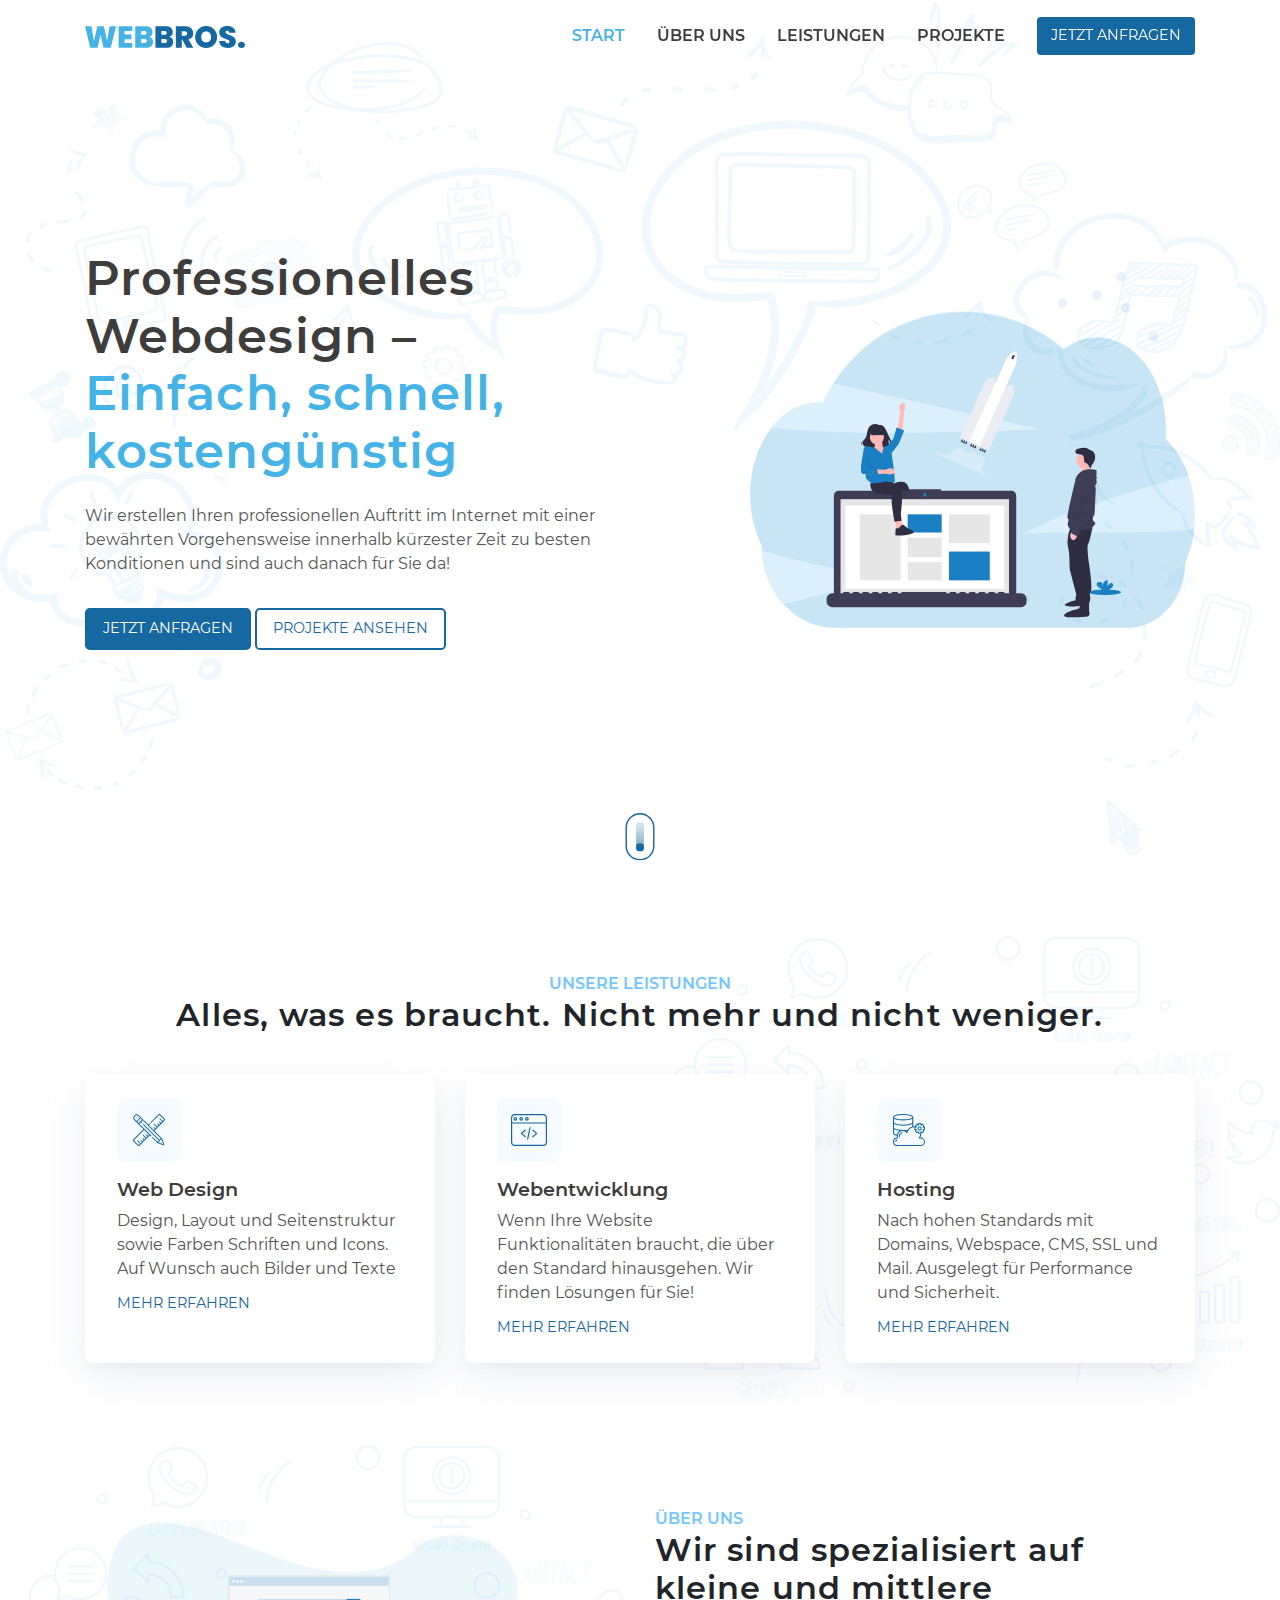
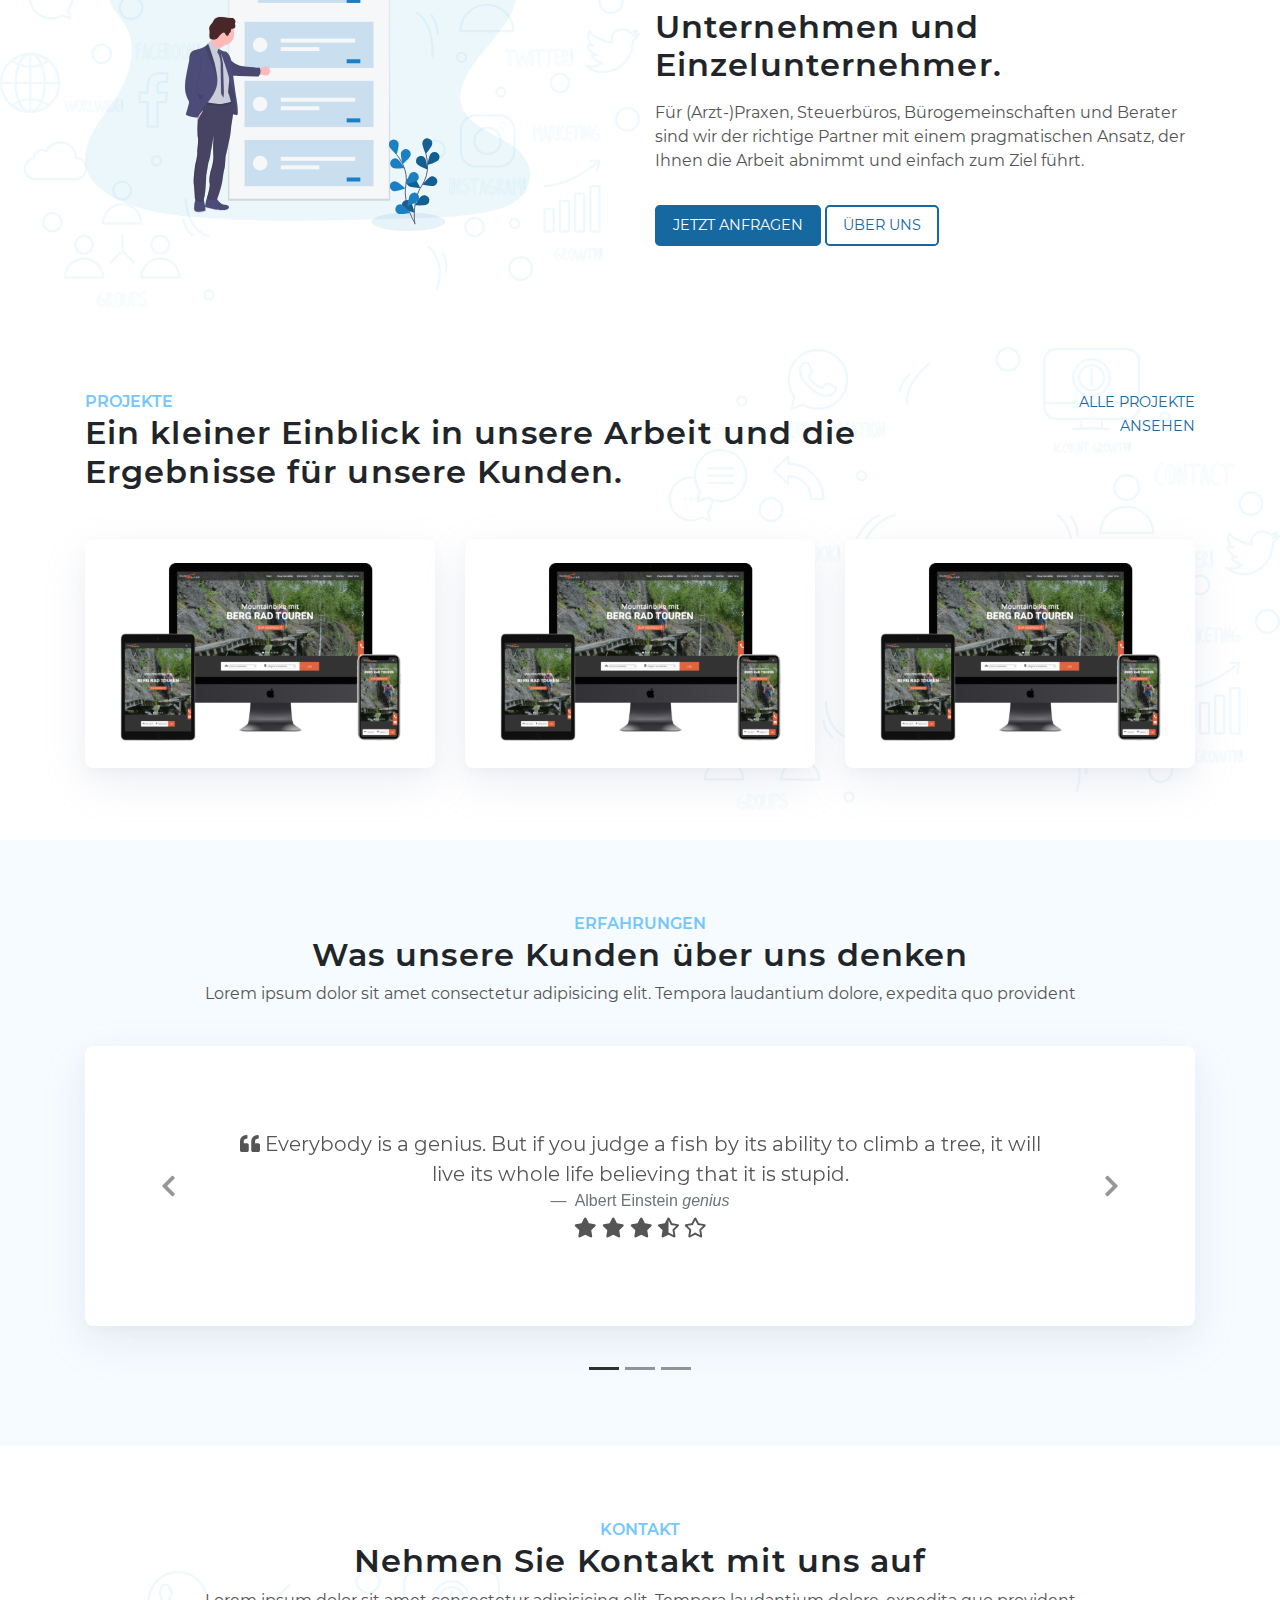
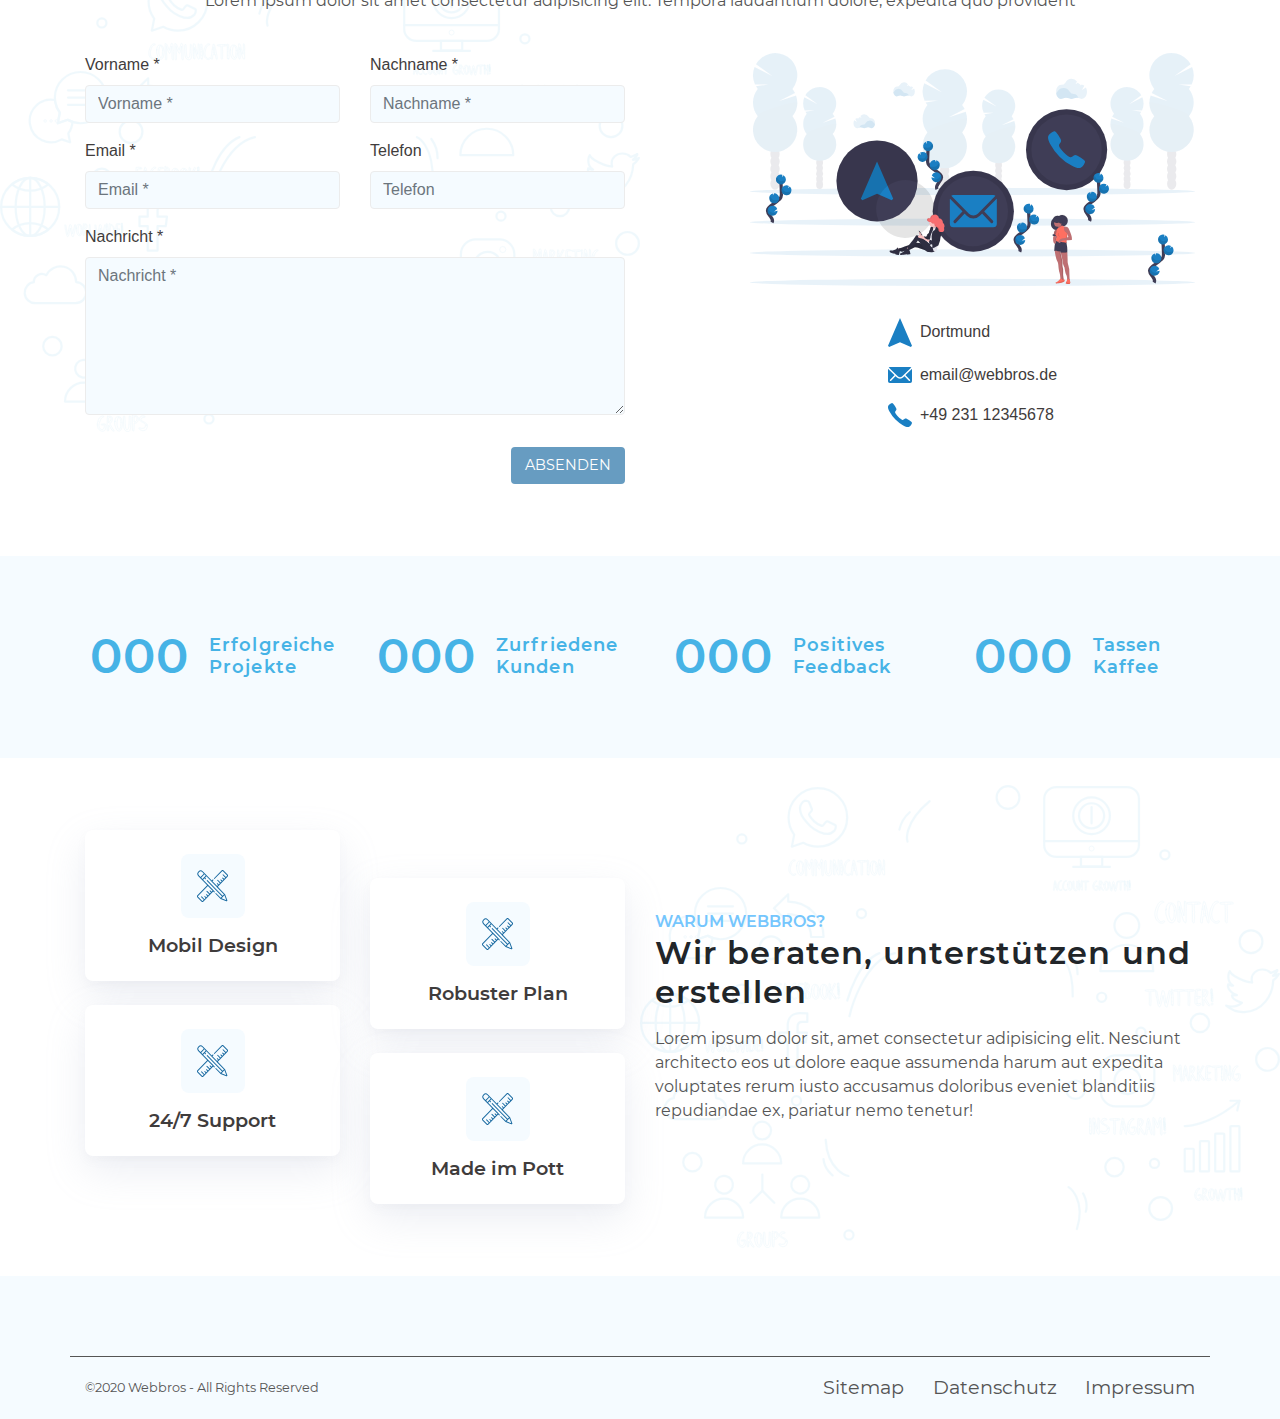
==== index.html @ 2a58f956 "fonts" ====
<!DOCTYPE html>
<html lang="en">
  <head>
    <meta charset="UTF-8" />
    <meta name="viewport" content="width=device-width, initial-scale=1.0" />
    <meta http-equiv="X-UA-Compatible" content="ie=edge" />
    <title>Home | Webbros</title>
    <!-- Font Awesome -->
    <link
      href="https://cdnjs.cloudflare.com/ajax/libs/font-awesome/5.9.0/css/all.min.css"
      rel="stylesheet"
    />
    <link rel="stylesheet" href="bootstrap/bootstrap.min.css" />
    <link rel="stylesheet" type="text/css" href="style.css" />
  </head>
  <body id="home">
    <!-- NAVBAR -->
    <nav id="nav" class="d-flex align-items-center justify-content-between">
      <div class="overlay"></div>
      <div class="container">
        <div class="row">
          <div class="col-12 d-flex align-items-center justify-content-between">
            <!-- NAV HEADER -->
            <div
              class="nav-header d-flex align-items-center justify-content-between"
            >
              <a class="logo" href="index.html"
                ><img src="img/logo.svg" alt="logo"
              /></a>
              <div id="menu-btn">
                <span></span>
                <span></span>
                <span></span>
              </div>
            </div>
            <!-- LINKS -->
            <div class="links-container d-flex align-items-center" id="menu">
              <ul>
                <li>
                  <a href="index.html" class="active">Start</a>
                </li>
                <li>
                  <a href="uberuns.html">Über Uns</a>
                </li>
                <li>
                  <a href="leistungen.html">Leistungen</a>
                </li>
                <li>
                  <a href="projekte.html">Projekte</a>
                </li>
                <li>
                  <a href="kontakt.html">Kontakt</a>
                </li>
              </ul>
              <a class="btn btn-primary a-light" href="kontakt.html"
                >Jetzt anfragen</a
              >
            </div>
          </div>
        </div>
      </div>
    </nav>
    <!-- NAVBAR END -->

    <div class="wrapper home">
      <!-- HEADER -->
      <header>
        <div
          class="container h-100 d-flex align-items-center justify-content-center"
        >
          <div class="row d-flex align-items-center justify-content-center">
            <div
              class="col-sm-12 col-lg-6 text-left d-lg-flex flex-column align-items-start justify-content-center"
            >
              <div>
                <h1>
                  Professionelles Webdesign –
                  <span>Einfach, schnell, kostengünstig</span>
                </h1>
                <p>
                  Wir erstellen Ihren professionellen Auftritt im Internet mit
                  einer bewährten Vorgehensweise innerhalb kürzester Zeit zu
                  besten Konditionen und sind auch danach für Sie da!
                </p>
                <div class="btn-container">
                  <a href="" class="btn btn-lg btn-primary">Jetzt anfragen</a>
                  <a href="" class="btn btn-lg btn-secondary"
                    >Projekte ansehen</a
                  >
                </div>
              </div>
            </div>
            <div
              class="col-sm-12 col-lg-5 offset-lg-1 d-none d-sm-none d-lg-block"
            >
              <div>
                <img
                  class="img-fluid"
                  src="img/header-illustration.svg"
                  alt="illustration"
                />
              </div>
            </div>
          </div>
          <a href="#services" class="scroll-down-btn scroll-link">
            <svg
              xmlns="http://www.w3.org/2000/svg"
              xmlns:xlink="http://www.w3.org/1999/xlink"
              width="21.204"
              height="47.425"
              viewBox="0 0 41.204 67.425"
            >
              <defs>
                <linearGradient
                  id="linear-gradient"
                  x1="0.5"
                  x2="0.5"
                  y2="1"
                  gradientUnits="objectBoundingBox"
                >
                  <stop offset="0" stop-color="#1668a0" stop-opacity="0.204" />
                  <stop offset="1" stop-color="#1668a0" />
                </linearGradient>
              </defs>
              <g
                id="Group_89"
                data-name="Group 89"
                transform="translate(-935 -931)"
              >
                <g
                  id="Scroll_down"
                  data-name="Scroll down"
                  transform="translate(935 931)"
                >
                  <g
                    id="Rectangle_126"
                    data-name="Rectangle 126"
                    transform="translate(0)"
                    fill="none"
                    stroke="#1668a0"
                    stroke-width="2"
                  >
                    <rect
                      width="41.204"
                      height="67.425"
                      rx="20.602"
                      stroke="none"
                    />
                    <rect
                      x="1"
                      y="1"
                      width="39.204"
                      height="65.425"
                      rx="19.602"
                      fill="none"
                    />
                  </g>
                  <circle
                    id="Ellipse_13"
                    data-name="Ellipse 13"
                    cx="5.619"
                    cy="5.619"
                    r="5.619"
                    transform="translate(14.983 43.077)"
                    fill="#1668a0"
                  />
                  <rect
                    id="Rectangle_127"
                    data-name="Rectangle 127"
                    width="11.238"
                    height="41.204"
                    rx="4"
                    transform="translate(14.983 13.11)"
                    opacity="0.618"
                    fill="url(#linear-gradient)"
                  />
                </g>
              </g>
            </svg>
          </a>
        </div>
      </header>
      <!-- HEADER END -->

      <!-- SERVICES -->
      <section id="services" class="padding bg-right">
        <div class="container services">
          <div class="row">
            <div class="col-12">
              <div class="heading text-left text-lg-center">
                <span>Unsere Leistungen</span>
                <h2>Alles, was es braucht. Nicht mehr und nicht weniger.</h2>
              </div>
            </div>
          </div>
          <div class="row text-left services-container">
            <div class="col-sm-12 col-lg-4">
              <div
                class="service h-100 d-flex flex-column align-items-start justify-content-start"
              >
                <div
                  class="service-icon icon-blue d-flex align-items-center justify-content-center"
                >
                  <img src="img/design-icon.svg" />
                </div>
                <h4>Web Design</h4>
                <p>
                  Design, Layout und Seitenstruktur sowie Farben Schriften und
                  Icons. Auf Wunsch auch Bilder und Texte
                </p>
                <a href="#" class="read-more-btn">Mehr Erfahren</a>
              </div>
            </div>
            <div class="col-sm-12 col-lg-4">
              <div
                class="service h-100 d-flex flex-column align-items-start justify-content-start"
              >
                <div
                  class="service-icon icon-blue d-flex align-items-center justify-content-center"
                >
                  <img src="img/dev-icon.svg" />
                </div>
                <h4>Webentwicklung</h4>
                <p>
                  Wenn Ihre Website Funktionalitäten braucht, die über den
                  Standard hinausgehen. Wir finden Lösungen für Sie!
                </p>
                <a href="#" class="read-more-btn">Mehr Erfahren</a>
              </div>
            </div>
            <div class="col-sm-12 col-lg-4">
              <div
                class="service h-100 d-flex flex-column align-items-start justify-content-start"
              >
                <div
                  class="service-icon icon-blue d-flex align-items-center justify-content-center"
                >
                  <img src="img/hosting-icon.svg" />
                </div>
                <h4>Hosting</h4>
                <p>
                  Nach hohen Standards mit Domains, Webspace, CMS, SSL und Mail.
                  Ausgelegt für Performance und Sicherheit.
                </p>
                <a href="#" class="read-more-btn">Mehr Erfahren</a>
              </div>
            </div>
          </div>
        </div>
      </section>
      <!-- SERVICES END -->

      <!-- ABOUT US SECTION -->
      <section id="about-us" class="padding bg-left">
        <div class="container">
          <div class="row d-flex align-items-center">
            <div class="col-sm-12 col-lg-5">
              <img
                class="img-fluid"
                src="img/about-illustration.svg"
                alt="illustration"
              />
            </div>
            <div class="col-sm-12 offset-lg-1 col-lg-6 text-left">
              <div class="heading">
                <span>Über Uns</span>
                <h2>
                  Wir sind spezialisiert auf kleine und mittlere Unternehmen und
                  Einzelunternehmer.
                </h2>
              </div>
              <p>
                Für (Arzt-)Praxen, Steuerbüros, Bürogemeinschaften und Berater
                sind wir der richtige Partner mit einem pragmatischen Ansatz,
                der Ihnen die Arbeit abnimmt und einfach zum Ziel führt.
              </p>
              <ul class="d-none text-left">
                <li>
                  Lorem ipsum dolor sit amet, consectetur adipisicing elit.
                  Quos, natus. Lorem ipsum dolor sit amet, consectetur
                  adipisicing elit. Quos, natus.
                </li>
                <li>
                  Lorem ipsum dolor sit amet, consectetur adipisicing elit.
                  Quos, natus. Lorem ipsum dolor sit amet, consectetur
                  adipisicing elit. Quos, natus.
                </li>
                <li>
                  Lorem ipsum dolor sit amet, consectetur adipisicing elit.
                  Quos, natus. Lorem ipsum dolor sit amet, consectetur
                  adipisicing elit. Quos, natus.
                </li>
              </ul>
              <div class="btn-container">
                <a href="" class="btn btn-lg btn-primary">Jetzt anfragen</a>
                <a href="" class="btn btn-lg btn-secondary">Über Uns</a>
              </div>
            </div>
          </div>
        </div>
      </section>
      <!-- ABOUT US SECTION END -->

      <!-- ROADMAP -->
      <section id="roadmap" class="padding bg-right">
        <div class="container roadmap">
          <div class="row">
            <div class="col-12 text-center">
              <div class="heading">
                <span>STRATEGIE</span>
                <h2>Die Webbros Roadmap</h2>
              </div>
              <p>
                Lorem ipsum dolor sit amet consectetur adipisicing elit. Tempora
                laudantium dolore, expedita quo provident
              </p>
            </div>
          </div>
          <div class="row">
            <div class="col-12 grid">
              <div class="d-flex justify-content-center roadmap-line">
                <div class="line">
                  <span class="dot"></span>
                </div>
              </div>
              <div class="roadmap-content">
                <div class="d-flex align-items-center">
                  <h2>01</h2>
                  <h3>Strategie</h3>
                </div>
                <p>
                  Lorem ipsum dolor sit amet consectetur adipisicing elit. Totam
                  possimus laboriosam obcaecati, voluptatibus odio ullam
                  mollitia iure est porro explicabo quod velit eligendi natus.
                </p>
              </div>
              <div class="roadmap-img">
                <img
                  src="img/illustration-3.svg"
                  alt="illustration"
                  class="img-fluid"
                />
              </div>
            </div>
            <div class="col-12 grid">
              <div class="d-flex justify-content-center roadmap-line">
                <div class="line">
                  <span class="dot"></span>
                </div>
              </div>
              <div class="roadmap-content">
                <div class="d-flex align-items-center">
                  <h2>02</h2>
                  <h3>Design</h3>
                </div>
                <p>
                  Lorem ipsum dolor sit amet consectetur adipisicing elit. Totam
                  possimus laboriosam obcaecati, voluptatibus odio ullam
                  mollitia iure est porro explicabo quod velit eligendi natus.
                </p>
              </div>
              <div class="roadmap-img">
                <img
                  src="img/illustration-4.svg"
                  alt="illustration"
                  class="img-fluid"
                />
              </div>
            </div>
            <div class="col-12 grid">
              <div class="d-flex justify-content-center roadmap-line">
                <div class="line">
                  <span class="dot"></span>
                </div>
              </div>
              <div class="roadmap-content">
                <div class="d-flex align-items-center">
                  <h2>03</h2>
                  <h3>Code</h3>
                </div>
                <p>
                  Lorem ipsum dolor sit amet consectetur adipisicing elit. Totam
                  possimus laboriosam obcaecati, voluptatibus odio ullam
                  mollitia iure est porro explicabo quod velit eligendi natus.
                </p>
              </div>
              <div class="roadmap-img">
                <img
                  src="img/illustration-5.svg"
                  alt="illustration"
                  class="img-fluid"
                />
              </div>
            </div>
            <div class="col-12 grid">
              <div class="d-flex justify-content-center roadmap-line">
                <div class="line">
                  <span class="dot"></span>
                </div>
              </div>
              <div class="roadmap-content">
                <div class="d-flex align-items-center">
                  <h2>04</h2>
                  <h3>Support</h3>
                </div>
                <p>
                  Lorem ipsum dolor sit amet consectetur adipisicing elit. Totam
                  possimus laboriosam obcaecati, voluptatibus odio ullam
                  mollitia iure est porro explicabo quod velit eligendi natus.
                </p>
              </div>
              <div class="roadmap-img">
                <img
                  src="img/illustration-6.svg"
                  alt="illustration"
                  class="img-fluid"
                />
              </div>
            </div>

            <div class="col-12 text-center">
              <a class="btn btn-primary" href="#">Jetzt anfragen</a>
            </div>
          </div>
        </div>
      </section>
      <!-- ROADMAP END -->

      <!-- PORTFOLIO-->
      <section id="portfolio" class="padding bg-right">
        <div class="container projects-container">
          <div class="row d-flex align-items-start mb-5 mb-lg-0">
            <div class="col-sm-12 col-lg-9 heading text-left">
              <span>Projekte</span>
              <h2>
                Ein kleiner Einblick in unsere Arbeit und die Ergebnisse für
                unsere Kunden.
              </h2>
            </div>
            <div
              class="col-sm-12 col-lg-2 text-center text-lg-right offset-lg-1"
            >
              <a class="read-more-btn" href="projekte.html"
                >Alle Projekte ansehen</a
              >
            </div>
          </div>
          <div class="row">
            <div class="col-sm-12 col-lg-4">
              <div class="project">
                <div class="content">
                  <a href="#">
                    <div class="content-overlay"></div>
                    <div class="img-container">
                      <img
                        class="content-image img-fluid"
                        src="img/bergradtouren-mockup.png"
                      />
                    </div>
                    <div
                      class="content-details d-flex flex-column justify-content-end align-items-start fadeIn-bottom"
                    >
                      <div
                        class="project-icon d-flex justify-content-center align-items-center"
                      >
                        <i class="fas fa-arrow-right"></i>
                      </div>
                      <h4>Bergradtouren</h4>
                      <p>
                        Lorem ipsum dolor sit amet consectetur adipisicing elit.
                        Voluptate esse excepturi nihil amet quas eos.
                      </p>
                    </div>
                  </a>
                </div>
              </div>
            </div>
            <div class="col-sm-12 col-lg-4">
              <div class="project">
                <div class="content">
                  <a href="#">
                    <div class="content-overlay"></div>
                    <div class="img-container">
                      <img
                        class="content-image img-fluid"
                        src="img/bergradtouren-mockup.png"
                      />
                    </div>
                    <div
                      class="content-details d-flex flex-column justify-content-end align-items-start fadeIn-bottom"
                    >
                      <div
                        class="project-icon d-flex justify-content-center align-items-center"
                      >
                        <i class="fas fa-arrow-right"></i>
                      </div>
                      <h4>Bergradtouren</h4>
                      <p>
                        Lorem ipsum dolor sit amet consectetur adipisicing elit.
                        Voluptate esse excepturi nihil amet quas eos.
                      </p>
                    </div>
                  </a>
                </div>
              </div>
            </div>
            <div class="col-sm-12 col-lg-4">
              <div class="project">
                <div class="content">
                  <a href="#">
                    <div class="content-overlay"></div>
                    <div class="img-container">
                      <img
                        class="content-image img-fluid"
                        src="img/bergradtouren-mockup.png"
                      />
                    </div>
                    <div
                      class="content-details d-flex flex-column justify-content-end align-items-start fadeIn-bottom"
                    >
                      <div
                        class="project-icon d-flex justify-content-center align-items-center"
                      >
                        <i class="fas fa-arrow-right"></i>
                      </div>
                      <h4>Bergradtouren</h4>
                      <p>
                        Lorem ipsum dolor sit amet consectetur adipisicing elit.
                        Voluptate esse excepturi nihil amet quas eos.
                      </p>
                    </div>
                  </a>
                </div>
              </div>
            </div>
          </div>
        </div>
      </section>
      <!-- PORTFOLIO END -->

      <!-- TESTIMONIALS -->
      <section id="testimonials" class="padding">
        <div class="container">
          <div class="row">
            <div class="col-12 text-left text-lg-center">
              <div class="heading">
                <span>Erfahrungen</span>
                <h2>Was unsere Kunden über uns denken</h2>
                <p>
                  Lorem ipsum dolor sit amet consectetur adipisicing elit.
                  Tempora laudantium dolore, expedita quo provident
                </p>
              </div>
            </div>
          </div>
          <div class="row">
            <div class="col-sm-12 col-lg-12">
              <div class="testimonials-container">
                <div
                  id="client-testimonial-carousel"
                  class="carousel slide"
                  data-ride="carousel"
                >
                  <div class="carousel-inner" role="listbox">
                    <div class="carousel-item active text-center">
                      <blockquote
                        class="blockquote text-center h-100 d-flex flex-column align-items-center justify-content-center"
                      >
                        <div class="w-75">
                          <p class="mb-0">
                            <i class="fa fa-quote-left"></i> Everybody is a
                            genius. But if you judge a fish by its ability to
                            climb a tree, it will live its whole life believing
                            that it is stupid.
                          </p>
                          <div class="blockquote-footer">
                            Albert Einstein
                            <cite title="Source Title">genius</cite>
                          </div>
                          <!-- Client review stars -->
                          <!-- "fas fa-star" for a full star, "far fa-star" for an empty star, "far fa-star-half-alt" for a half star. -->
                          <p class="client-review-stars">
                            <i class="fas fa-star"></i>
                            <i class="fas fa-star"></i>
                            <i class="fas fa-star"></i>
                            <i class="fas fa-star-half-alt"></i>
                            <i class="far fa-star"></i>
                          </p>
                        </div>
                      </blockquote>
                    </div>
                    <div class="carousel-item text-center">
                      <blockquote
                        class="blockquote text-center h-100 d-flex flex-column align-items-center justify-content-center"
                      >
                        <div class="w-75">
                          <p class="mb-0">
                            <i class="fa fa-quote-left"></i> Everybody is a
                            genius. But if you judge a fish by its ability to
                            climb a tree, it will live its whole life believing
                            that it is stupid.
                          </p>
                          <div class="blockquote-footer">
                            Albert Einstein
                            <cite title="Source Title">genius</cite>
                          </div>
                          <!-- Client review stars -->
                          <!-- "fas fa-star" for a full star, "far fa-star" for an empty star, "far fa-star-half-alt" for a half star. -->
                          <p class="client-review-stars">
                            <i class="fas fa-star"></i>
                            <i class="fas fa-star"></i>
                            <i class="fas fa-star"></i>
                            <i class="fas fa-star-half-alt"></i>
                            <i class="far fa-star"></i>
                          </p>
                        </div>
                      </blockquote>
                    </div>
                    <div class="carousel-item text-center">
                      <blockquote
                        class="blockquote text-center h-100 d-flex flex-column align-items-center justify-content-center"
                      >
                        <div class="w-75">
                          <p class="mb-0">
                            <i class="fa fa-quote-left"></i> Everybody is a
                            genius.
                          </p>
                          <div class="blockquote-footer">
                            Albert Einstein
                            <cite title="Source Title">genius</cite>
                          </div>
                          <!-- Client review stars -->
                          <!-- "fas fa-star" for a full star, "far fa-star" for an empty star, "far fa-star-half-alt" for a half star. -->
                          <p class="client-review-stars">
                            <i class="fas fa-star"></i>
                            <i class="fas fa-star"></i>
                            <i class="fas fa-star"></i>
                            <i class="fas fa-star-half-alt"></i>
                            <i class="far fa-star"></i>
                          </p>
                        </div>
                      </blockquote>
                    </div>
                  </div>
                  <div class="carousel-control">
                    <ol class="carousel-indicators"></ol>
                    <a
                      class="carousel-control-prev"
                      href="#client-testimonial-carousel"
                      role="button"
                      data-slide="prev"
                    >
                      <i class="fas fa-chevron-left"></i>
                      <span class="sr-only">Previous</span>
                    </a>
                    <a
                      class="carousel-control-next"
                      href="#client-testimonial-carousel"
                      role="button"
                      data-slide="next"
                    >
                      <i class="fas fa-chevron-right"></i>
                      <span class="sr-only">Next</span>
                    </a>
                  </div>
                </div>
              </div>
            </div>
          </div>
        </div>
      </section>
      <!-- TESTIMONIALS END -->

      <!-- CONTACT -->
      <section id="contact" class="padding bg-left">
        <div class="container">
          <div class="row">
            <div class="col-12 text-left text-lg-center">
              <div class="heading">
                <span>Kontakt</span>
                <h2>Nehmen Sie Kontakt mit uns auf</h2>
                <p>
                  Lorem ipsum dolor sit amet consectetur adipisicing elit.
                  Tempora laudantium dolore, expedita quo provident
                </p>
              </div>
            </div>
          </div>
          <div class="row">
            <div class="col-sm-12 col-lg-6">
              <div class="form-container">
                <form id="contact-form" method="post" action="" role="form">
                  <div class="messages"></div>
                  <div class="controls">
                    <div class="row">
                      <div class="col-md-6">
                        <div class="form-group">
                          <label for="form_name">Vorname *</label>
                          <input
                            id="form_name"
                            type="text"
                            name="name"
                            class="form-control"
                            placeholder="Vorname *"
                            required="required"
                            data-error="* Pflichtfeld"
                          />
                          <div class="help-block with-errors"></div>
                        </div>
                      </div>
                      <div class="col-md-6">
                        <div class="form-group">
                          <label for="form_lastname">Nachname *</label>
                          <input
                            id="form_lastname"
                            type="text"
                            name="surname"
                            class="form-control"
                            placeholder="Nachname *"
                            required="required"
                            data-error="* Pflichtfeld"
                          />
                          <div class="help-block with-errors"></div>
                        </div>
                      </div>
                    </div>
                    <div class="row">
                      <div class="col-md-6">
                        <div class="form-group">
                          <label for="form_email">Email *</label>
                          <input
                            id="form_email"
                            type="email"
                            name="email"
                            class="form-control"
                            placeholder="Email *"
                            required="required"
                            data-error="* Pflichtfeld"
                          />
                          <div class="help-block with-errors"></div>
                        </div>
                      </div>
                      <div class="col-md-6">
                        <div class="form-group">
                          <label for="form_phone">Telefon</label>
                          <input
                            id="form_phone"
                            type="tel"
                            name="phone"
                            class="form-control"
                            placeholder="Telefon"
                          />
                          <div class="help-block with-errors"></div>
                        </div>
                      </div>
                    </div>
                    <div class="row">
                      <div class="col-md-12">
                        <div class="form-group">
                          <label for="form_message">Nachricht *</label>
                          <textarea
                            id="form_message"
                            name="message"
                            class="form-control"
                            placeholder="Nachricht *"
                            rows="6"
                            required
                            data-error="* Pflichtfeld"
                          ></textarea>
                          <div class="help-block with-errors"></div>
                        </div>
                      </div>
                      <div class="col-md-12">
                        <input
                          type="submit"
                          class="btn btn-primary"
                          value="Absenden"
                        />
                      </div>
                    </div>
                  </div>
                </form>
              </div>
            </div>

            <div class="col-sm-12 col-lg-5 offset-lg-1">
              <div class="d-flex flex-column align-items-center">
                <div>
                  <img src="img/illustration-7.svg" class="img-fluid" alt="" />
                </div>
                <div class="contact-info">
                  <a>
                    <img src="img/location-icon.svg" /><span>Dortmund</span>
                  </a>
                  <a href="#"
                    ><img src="img/mail-icon.svg" /><span
                      >email@webbros.de</span
                    ></a
                  >
                  <a href="#"
                    ><img src="img/phone-icon.svg" /><span
                      >+49 231 12345678</span
                    ></a
                  >
                </div>
              </div>
            </div>
          </div>
        </div>
      </section>
      <!-- CONTACT END -->

      <!-- STAT -->
      <section class="stat-section padding" id="stat_section">
        <div class="container">
          <div class="row">
            <div class="col-lg-3 col-md-6 col-12">
              <div class="single-stat">
                <h1>
                  <div class="odometer odometer_number_one">000</div>
                  <div class="sub-text">
                    Erfolgreiche <br />
                    Projekte
                  </div>
                </h1>
              </div>
            </div>
            <div class="col-lg-3 col-md-6 col-12">
              <div class="single-stat">
                <h1>
                  <div class="odometer odometer_number_two">000</div>
                  <div class="sub-text">
                    Zurfriedene <br />
                    Kunden
                  </div>
                </h1>
              </div>
            </div>
            <div class="col-lg-3 col-md-6 col-12">
              <div class="single-stat">
                <h1>
                  <div class="odometer odometer_number_three">000</div>
                  <div class="sub-text">
                    Positives <br />
                    Feedback
                  </div>
                </h1>
              </div>
            </div>
            <div class="col-lg-3 col-md-6 col-12">
              <div class="single-stat">
                <h1>
                  <div class="odometer odometer_number_four">000</div>
                  <div class="sub-text">
                    Tassen <br />
                    Kaffee
                  </div>
                </h1>
              </div>
            </div>
          </div>
        </div>
      </section>
      <!-- STATS END -->

      <!-- WHY CHOOSE -->
      <section id="why-choose" class="why-choose-section padding bg-right">
        <div class="container">
          <div class="row d-flex align-items-center justify-content-between">
            <div class="col-sm-12 col-md-12 col-lg-6">
              <div class="row">
                <div class="col-6">
                  <div
                    class="single-why text-center d-flex flex-column align-items-center mb-3 mb-lg-4"
                  >
                    <div
                      class="service-icon icon-blue d-flex align-items-center justify-content-center"
                    >
                      <img src="img/design-icon.svg" />
                    </div>
                    <h4>Mobil Design</h4>
                  </div>
                  <div
                    class="single-why text-center d-flex flex-column align-items-center mb-3 mb-lg-0"
                  >
                    <div
                      class="service-icon icon-blue d-flex align-items-center justify-content-center"
                    >
                      <img src="img/design-icon.svg" />
                    </div>
                    <h4>24/7 Support</h4>
                  </div>
                </div>
                <div class="col-6">
                  <div
                    class="single-why text-center d-flex flex-column align-items-center mb-3 mt-0 mb-lg-4 mt-lg-5"
                  >
                    <div
                      class="service-icon icon-blue d-flex align-items-center justify-content-center"
                    >
                      <img src="img/design-icon.svg" />
                    </div>
                    <h4>Robuster Plan</h4>
                  </div>

                  <div
                    class="single-why text-center d-flex flex-column align-items-center mb-3 mb-lg-0"
                  >
                    <div
                      class="service-icon icon-blue d-flex align-items-center justify-content-center"
                    >
                      <img src="img/design-icon.svg" />
                    </div>
                    <h4>Made im Pott</h4>
                  </div>
                </div>
              </div>
            </div>
            <div class="col-lg-6 col-md-12">
              <div class="why-left-wrap text-left">
                <div class="heading">
                  <span>Warum Webbros?</span>
                  <h2>Wir beraten, unterstützen und erstellen</h2>
                </div>
                <p>
                  Lorem ipsum dolor sit, amet consectetur adipisicing elit.
                  Nesciunt architecto eos ut dolore eaque assumenda harum aut
                  expedita voluptates rerum iusto accusamus doloribus eveniet
                  blanditiis repudiandae ex, pariatur nemo tenetur!
                </p>
              </div>
            </div>
          </div>
        </div>
      </section>
      <!-- WHY CHOOSE END -->
    </div>

    <!-- FOOTER -->
    <footer>
      <div class="container">
        <div class="row footer-top d-flex justify-content-between"></div>
        <div class="row copyright-bottom d-flex align-items-center">
          <div class="col-md-5">
            <p>
              &copy;<span id="copyright-date">2020</span> Webbros - All Rights
              Reserved
            </p>
          </div>
          <div class="col-md-7">
            <ul>
              <li><a href="#">Sitemap</a></li>
              <li><a href="#">Datenschutz</a></li>
              <li><a href="#">Impressum</a></li>
            </ul>
          </div>
        </div>
      </div>
    </footer>
    <!-- FOOTER END -->

    <!-- SCROLL UP BTN -->
    <a class="scroll-link top-link" href="#home"> UP </a>
    <!-- SCROLL UP BTN END -->

    <script src="js/jquery.js"></script>
    <script src="bootstrap/bootstrap.min.js"></script>
    <script src="js/script.js"></script>
  </body>
</html>
---- style.css ----
html {
  scroll-behavior: smooth !important;
}

body {
  font-size: 16px;
}

.padding {
  padding: 3rem 0;
}

@media screen and (min-width: 992px) {
  .padding {
    padding: 4.5rem 0;
  }
}

h1 {
  font-family: "Montserrat Semibold", sans-serif;
  color: #3f3c3c;
  letter-spacing: 1px;
  font-size: 2.3em;
}

@media screen and (min-width: 992px) {
  h1 {
    letter-spacing: 1.1px;
    font-size: 3em;
  }
}

h2 {
  font-family: "Montserrat Semibold", sans-serif;
  letter-spacing: 1.1px;
}

h3,
h4,
h5,
h6 {
  font-family: "Montserrat Semibold", sans-serif;
  color: #3f3c3c;
}

h2 {
  font-size: 1.7em;
}

@media screen and (min-width: 992px) {
  h2 {
    letter-spacing: 1.1px;
    font-size: 2em;
  }
}

h3 {
  font-size: 2em;
}

h4 {
  font-size: 1.2em;
}

.heading {
  font-family: "Staatliches", sans-serif;
  margin-bottom: 2.5rem;
}

.heading span {
  font-family: "Montserrat Semibold", sans-serif;
  text-transform: uppercase;
  color: #75c6fd;
  margin-bottom: 1rem;
  font-size: 0.85em;
}

@media screen and (min-width: 992px) {
  .heading span {
    font-size: 1em;
  }
}

p {
  font-size: 1em;
  line-height: 1.5em;
  font-family: "Montserrat Regular", sans-serif;
  margin-bottom: 0;
  color: #555555;
}

/* BUTTONS */
.btn {
  font-size: 0.9em;
  font-family: "Montserrat Regular", sans-serif;
  text-transform: uppercase;
  margin-top: 2rem;
}

.btn-primary {
  color: #fff !important;
  background: #1668a0 !important;
  border: 2px solid #1668a0 !important;
}

.btn-primary:hover {
  opacity: 0.8;
  color: #fff !important;
  background: #1668a0 !important;
  border: 2px solid #1668a0 !important;
}

.btn-secondary {
  background: transparent;
  color: #1668a0;
  border: 2px #1668a0 solid;
}

.btn-secondary:hover {
  background: transparent;
  color: #1668a0;
  border: 2px #1668a0 solid;
  opacity: 0.8;
}

.read-more-btn {
  color: #1668a0;
  font-family: "Montserrat Regular", sans-serif;
  text-transform: uppercase;
  font-size: 0.9em;
}

.bg-left {
  background: url("img/bg-illustration.svg");
  background-repeat: repeat-y;
  background-position: center;
  background-size: contain;
}

@media screen and (min-width: 992px) {
  .bg-left {
    background-repeat: no-repeat;
    background-position: left;
    background-size: 50%;
  }
}

.bg-right {
  background: url("img/bg-illustration.svg");
  background-repeat: repeat-y;
  background-position: center;
  background-size: contain;
}

@media screen and (min-width: 992px) {
  .bg-right {
    background-repeat: no-repeat;
    background-position: right;
    background-size: 50%;
  }
}

li a {
  font-family: "Montserrat Regular", sans-serif;
}

.home header {
  background: url("img/bg-illustration-2.svg");
  background-repeat: repeat-y;
  background-position: bottom;
  background-size: 100%;
  height: 100vh;
  width: 100%;
}

@media screen and (min-width: 992px) {
  .home header {
    background-repeat: no-repeat;
    background-position: center 0;
    background-size: contain;
  }
}

.home header h1 {
  margin-bottom: 1.5rem;
}

.home header h1 span {
  color: #46b3e6;
}

.home header p {
  margin-bottom: 0;
}

.home header .scroll-down-btn {
  position: absolute;
  z-index: 1;
  bottom: 2.5rem;
  display: none;
}

@media (min-width: 767px) {
  .home header .scroll-down-btn {
    display: block;
  }
}

.home header .scroll-down-btn svg {
  width: 2rem;
}

.page header {
  background: url("img/bg-illustration-2.svg");
  background-repeat: repeat-y;
  background-position: bottom;
  background-size: 100%;
  height: 50vh;
  width: 100%;
}

footer {
  background: #f5fbff;
  position: relative;
}

footer .logo img {
  width: 120px;
}

footer a {
  color: #555555;
}

footer a:hover {
  opacity: 0.8;
}

footer ul {
  margin: 0;
  padding: 0;
}

footer ul li {
  font-size: 1.2em;
}

footer .footer-top {
  padding: 3rem 0 2rem 0;
}

footer .footer-top .footer-widgets {
  text-align: center;
  margin-bottom: 2rem;
}

@media screen and (min-width: 992px) {
  footer .footer-top .footer-widgets {
    text-align: left;
  }
}

footer .footer-top .footer-widgets:last-child {
  margin-bottom: 0;
}

footer .footer-top .footer-widgets .social-lists {
  display: -webkit-box;
  display: -ms-flexbox;
  display: flex;
  -webkit-box-orient: vertical;
  -webkit-box-direction: normal;
      -ms-flex-direction: column;
          flex-direction: column;
  -webkit-box-align: center;
      -ms-flex-align: center;
          align-items: center;
}

@media screen and (min-width: 992px) {
  footer .footer-top .footer-widgets .social-lists {
    display: block;
  }
}

footer .footer-top .footer-widgets .social-lists li {
  display: inline-block;
  margin-bottom: 2rem;
}

footer .footer-top .footer-widgets .social-lists li:last-child {
  margin-bottom: 0;
}

@media screen and (min-width: 992px) {
  footer .footer-top .footer-widgets .social-lists li {
    margin-right: 1.5rem;
  }
}

footer .footer-top .footer-widgets .social-lists li a i {
  font-size: 2em;
  color: #1668a0;
}

footer .footer-top .footer-widgets p {
  margin: 1rem 0 1.5rem 0;
}

footer .footer-top .footer-widgets ul {
  list-style: none;
  padding: 0;
}

footer .footer-top .footer-widgets ul li {
  margin-bottom: 0.5rem;
}

footer .footer-top .footer-widgets ul li:last-child {
  margin-bottom: 0;
}

footer .copyright-bottom {
  padding: 1rem 0;
  border-top: 1px solid #555555;
}

footer .copyright-bottom p {
  font-size: 0.8em;
}

footer .copyright-bottom ul {
  text-align: right;
}

footer .copyright-bottom ul li {
  display: inline-block;
  margin-right: 1.5rem;
}

footer .copyright-bottom ul li:last-child {
  margin-right: 0;
}

footer .copyright-bottom ul li:first-child a {
  border: none;
  margin-left: 0;
  padding-left: 0;
}

/*----------------------------------------*/
/*  01. About us
/*----------------------------------------*/
#about-us .heading {
  margin-bottom: 1rem;
}

#about-us ul {
  margin: 0;
  padding: 0;
  list-style: none;
  /* Remove default bullets */
}

#about-us ul li {
  margin: 0;
}

#about-us ul li::before {
  content: "\25A0";
  /* Add content: \2022 is the CSS Code/unicode for a bullet */
  color: #f5fbff;
  /* Change the color */
  font-size: 12px;
  font-weight: bold;
  /* If you want it to be bold */
  display: inline-block;
  /* Needed to add space between the bullet and the text */
  width: 1em;
  /* Also needed for space (tweak if needed) */
  margin-left: -1.4em;
  /* Also needed for space (tweak if needed) */
}

#about-us .row .col-sm-12 {
  margin-bottom: 2.5rem;
}

#about-us .row .col-sm-12:last-child {
  margin-bottom: 0;
}

@media screen and (min-width: 992px) {
  #about-us .row .col-sm-12 {
    margin-bottom: 0;
  }
}

/*----------------------------------------*/
/*  02. SERVICES
/*----------------------------------------*/
#services .services .col-lg-4 {
  margin-bottom: 1.5rem;
}

#services .services .col-lg-4:last-child {
  margin-bottom: 0;
}

@media screen and (min-width: 992px) {
  #services .services .col-lg-4 {
    margin-bottom: 0;
  }
}

#services .services .col-lg-4 .service {
  background: #fff;
  border-radius: 8px;
  -webkit-box-shadow: 0 5px 10px rgba(154, 160, 185, 0.05), 0 15px 40px rgba(166, 173, 201, 0.2);
          box-shadow: 0 5px 10px rgba(154, 160, 185, 0.05), 0 15px 40px rgba(166, 173, 201, 0.2);
  padding: 1.5rem 2rem;
  -webkit-transition: all 0.4s ease;
  transition: all 0.4s ease;
}

#services .services .col-lg-4 .service:hover {
  -webkit-transform: translateY(-6px);
  transform: translateY(-6px);
}

#services .services .col-lg-4 .service .service-icon {
  width: 4rem;
  height: 4rem;
  border-radius: 8px;
  margin-bottom: 1rem;
}

#services .services .col-lg-4 .service .service-icon img {
  height: 2rem;
}

#services .services .col-lg-4 .service h4 {
  margin-bottom: 0.5rem;
}

#services .services .col-lg-4 .service p {
  margin-bottom: 0.75rem;
}

.service-icon {
  width: 4rem;
  height: 4rem;
  border-radius: 8px;
  margin-bottom: 1rem;
}

.service-icon img {
  height: 2rem;
}

.icon-blue {
  background: #f5fbff;
}

.icon-blue i {
  color: #1668a0;
}

.icon-red {
  background: rgba(255, 186, 186, 0.164);
}

.icon-red i {
  color: #940808;
}

.icon-yellow {
  background: rgba(253, 253, 165, 0.281);
}

.icon-yellow i {
  color: #a3a303;
}

/*----------------------------------------*/
/*  03. ROADMAP
/*----------------------------------------*/
#roadmap {
  display: none;
}

#roadmap .roadmap .line {
  height: 100%;
  width: 4px;
  background: #000;
}

#roadmap .roadmap .dot {
  width: 20px;
  height: 20px;
  border-radius: 50%;
  background: #000;
  display: block;
  position: relative;
  left: -8px;
  top: 15%;
}

@media screen and (min-width: 992px) {
  #roadmap .roadmap .dot {
    top: calc(50% - 12px);
  }
}

#roadmap .roadmap .grid {
  display: -ms-grid;
  display: grid;
  -ms-grid-columns: 10% 1fr;
      grid-template-columns: 10% 1fr;
  -ms-grid-rows: 1fr 1fr;
      grid-template-rows: 1fr 1fr;
      grid-template-areas: "a b" "a c";
  width: 100%;
}

@media screen and (min-width: 992px) {
  #roadmap .roadmap .grid {
    -ms-grid-columns: (1fr)[3];
        grid-template-columns: repeat(3, 1fr);
    -ms-grid-rows: 1fr;
        grid-template-rows: 1fr;
        grid-template-areas: "b a c";
  }
}

@media screen and (min-width: 992px) {
  #roadmap .roadmap .grid:nth-child(even) {
        grid-template-areas: "c a b";
  }
}

#roadmap .roadmap .roadmap-line {
  -ms-grid-row: 1;
  -ms-grid-row-span: 2;
  -ms-grid-column: 1;
  grid-area: a;
}

#roadmap .roadmap .roadmap-content {
  -ms-grid-row: 1;
  -ms-grid-column: 2;
  grid-area: b;
  -ms-flex-item-align: center;
      -ms-grid-row-align: center;
      align-self: center;
}

#roadmap .roadmap .roadmap-img {
  -ms-grid-row: 2;
  -ms-grid-column: 2;
  grid-area: c;
  -ms-grid-column-align: center;
      justify-self: center;
}

@media screen and (min-width: 992px) {
  #roadmap .roadmap .roadmap-img,
  #roadmap .roadmap .roadmap-content {
    padding: 2rem 0;
  }
}

/*----------------------------------------*/
/*  04. PORTFOLIO
/*----------------------------------------*/
#portfolio .projects-container .col-lg-4 {
  margin-bottom: 1.5rem;
}

#portfolio .projects-container .col-lg-4:last-child {
  margin-bottom: 0;
}

@media screen and (min-width: 992px) {
  #portfolio .projects-container .col-lg-4 {
    margin-bottom: 0;
  }
}

#portfolio .projects-container .project {
  -webkit-box-shadow: 0 5px 10px rgba(154, 160, 185, 0.05), 0 15px 40px rgba(166, 173, 201, 0.2);
          box-shadow: 0 5px 10px rgba(154, 160, 185, 0.05), 0 15px 40px rgba(166, 173, 201, 0.2);
  overflow: hidden;
  border-radius: 8px;
  position: relative;
  background: #fff;
  height: 100%;
  -webkit-transition: all 0.4s ease;
  transition: all 0.4s ease;
}

#portfolio .projects-container .project:hover {
  -webkit-transform: translateY(-6px);
  transform: translateY(-6px);
  cursor: pointer;
  -webkit-box-shadow: 0px 4px 25px rgba(0, 0, 0, 0.1);
  box-shadow: 0px 4px 25px rgba(0, 0, 0, 0.1);
}

#portfolio .projects-container .project .project .title {
  color: #1a1a1a;
  text-align: center;
  margin-bottom: 10px;
}

#portfolio .projects-container .project .content {
  position: relative;
  width: 100%;
  margin: auto;
  overflow: hidden;
}

#portfolio .projects-container .project .content:hover .content-details {
  top: 50%;
  left: 50%;
  opacity: 1;
}

#portfolio .projects-container .project .content:hover .content-overlay {
  opacity: 1;
}

#portfolio .projects-container .project .content .content-overlay {
  background: #1669a0e7;
  position: absolute;
  height: 100%;
  width: 100%;
  left: 0;
  top: 0;
  bottom: 0;
  right: 0;
  opacity: 0;
  -webkit-transition: all 0.4s ease;
  transition: all 0.4s ease;
}

#portfolio .projects-container .project .content .img-container {
  padding: 1.5rem 2rem;
  width: 100%;
}

#portfolio .projects-container .project .content .img-container .content-image {
  width: 100%;
}

#portfolio .projects-container .project .content .content-details {
  position: absolute;
  text-align: left;
  padding: 1.5rem;
  width: 100%;
  top: 50%;
  left: 50%;
  opacity: 0;
  -webkit-transform: translate(-50%, -50%);
  transform: translate(-50%, -50%);
  -webkit-transition: all 0.4s ease;
  transition: all 0.4s ease;
}

#portfolio .projects-container .project .content .content-details .project-icon {
  background: transparent;
  border: 2px solid #fff;
  border-radius: 50%;
  padding: 10px;
  width: 2.5rem;
  height: 2.5rem;
}

#portfolio .projects-container .project .content .content-details .project-icon i {
  color: #fff;
}

#portfolio .projects-container .project .content .content-details h4 {
  color: #fff;
  margin: 0.75rem 0 0.35rem 0;
}

#portfolio .projects-container .project .content .content-details p {
  color: #fff;
  margin-bottom: 0;
}

#portfolio .projects-container .project .content .fadeIn-bottom {
  top: 80%;
}

#portfolio .projects-container .project .content .fadeIn-top {
  top: 20%;
}

#portfolio .projects-container .project .content .fadeIn-left {
  left: 20%;
}

#portfolio .projects-container .project .content .fadeIn-right {
  left: 80%;
}

/*----------------------------------------*/
/*  05. TESTIMONIALS
/*----------------------------------------*/
#testimonials {
  padding: 3rem 0 6rem 0;
  background: #f5fbff;
}

@media screen and (min-width: 992px) {
  #testimonials {
    padding: 4.5rem 0 7.5rem 0;
  }
}

#testimonials .testimonials-container {
  -webkit-box-shadow: 0 5px 10px rgba(154, 160, 185, 0.05), 0 15px 40px rgba(166, 173, 201, 0.2);
          box-shadow: 0 5px 10px rgba(154, 160, 185, 0.05), 0 15px 40px rgba(166, 173, 201, 0.2);
  border-radius: 8px;
  background: #fff;
}

#testimonials .testimonials-container .carousel-item {
  height: 280px;
}

#testimonials .testimonials-container .carousel-item .blockquote {
  margin-bottom: 0;
  width: 100%;
}

#testimonials .carousel-control .carousel-indicators {
  bottom: -25%;
}

#testimonials .carousel-control i {
  color: #303030;
  font-size: 1.5em;
}

#testimonials .carousel-control li {
  background-color: #303030;
}

/*----------------------------------------*/
/*  06. Stat Section Style
/*----------------------------------------*/
.stat-section {
  background: #f5fbff;
}

.stat-section .row {
  padding-left: 20%;
}

@media screen and (min-width: 767px) {
  .stat-section .row {
    padding-left: 0;
  }
}

.stat-section .col-lg-3 {
  margin-bottom: 1.5rem;
}

@media screen and (min-width: 992px) {
  .stat-section .col-lg-3 {
    margin-bottom: 0;
  }
}

.stat-section .single-stat {
  display: -webkit-box;
  display: -ms-flexbox;
  display: flex;
  -webkit-box-pack: center;
  -ms-flex-pack: center;
  justify-content: start;
}

@media screen and (min-width: 767px) {
  .stat-section .single-stat {
    -webkit-box-pack: center;
        -ms-flex-pack: center;
            justify-content: center;
    padding-left: 0;
  }
}

.stat-section .single-stat h1 {
  display: -webkit-box;
  display: -ms-flexbox;
  display: flex;
  -webkit-box-align: center;
  -ms-flex-align: center;
  align-items: center;
  color: #46b3e6;
  margin-bottom: 0;
}

.stat-section .single-stat .sub-text {
  margin-left: 20px;
  font-size: 18px !important;
  font-weight: 600;
}

.stat-section .single-stat .odometer-inside {
  font-size: 52px !important;
}

/*----------------------------------------*/
/*  07. Why-Choose Section Style
/*----------------------------------------*/
.why-choose-section .row {
  position: relative;
}

.why-choose-section .heading {
  margin-bottom: 1rem;
}

.why-choose-section .single-why {
  background: #fff;
  border-radius: 8px;
  padding: 1.5rem 2rem;
  -webkit-transition: all 0.4s ease;
  transition: all 0.4s ease;
  margin-bottom: 2rem;
  -webkit-box-shadow: 0 5px 10px rgba(154, 160, 185, 0.05), 0 15px 40px rgba(166, 173, 201, 0.2);
          box-shadow: 0 5px 10px rgba(154, 160, 185, 0.05), 0 15px 40px rgba(166, 173, 201, 0.2);
}

.why-choose-section .single-why .service-icon {
  margin-bottom: 0;
}

.why-choose-section .single-why h4 {
  margin: 1rem 0 0 0;
}

@media (min-width: 992px) {
  .why-choose-section .single-why {
    margin-bottom: 0;
  }
}

.why-choose-section .single-why:hover {
  -webkit-transform: translateY(-6px);
  transform: translateY(-6px);
}

.why-choose-section .why-left-wrap p {
  margin-bottom: 0;
}

@media (max-width: 485px) {
  .why-choose-section .why-left-wrap {
    width: 100%;
  }
}

@media (max-width: 1199px) and (min-width: 992px) {
  .why-choose-section .why-left-wrap {
    width: 100%;
  }
}

@media (max-width: 991px) {
  .why-choose-section .why-left-wrap {
    padding-top: 30px;
    margin: 0 auto;
    float: none;
    text-align: center;
  }
}

.why-choose-section h5 {
  font-weight: 600;
  font-size: 20px;
  margin-bottom: 0px;
  padding: 20px 0px;
}

.why-choose-section p {
  margin-bottom: 20px;
}

/*----------------------------------------*/
/*  08. Contact
/*----------------------------------------*/
#contact .container .row:last-child .col-sm-12 {
  margin-bottom: 2rem;
}

@media screen and (min-width: 992px) {
  #contact .container .row:last-child .col-sm-12 {
    margin-bottom: 0;
  }
}

#contact .container .row:last-child .col-sm-12:last-child {
  margin-bottom: 0;
}

#contact .container .row .form-container label {
  color: #3f3c3c;
}

#contact .container .row .form-container input[type="text"],
#contact .container .row .form-container input[type="email"],
#contact .container .row .form-container input[type="tel"],
#contact .container .row .form-container textarea {
  background: #f5fbff;
  border: 1px solid #ececec;
}

#contact .container .row .form-container .btn {
  margin-top: 1rem;
  float: right;
}

#contact .container .row .contact-info {
  margin-top: 2rem;
}

#contact .container .row .contact-info a {
  display: -webkit-box;
  display: -ms-flexbox;
  display: flex;
  -webkit-box-align: center;
      -ms-flex-align: center;
          align-items: center;
  margin-bottom: 1rem;
}

#contact .container .row .contact-info a:hover {
  text-decoration: none;
}

#contact .container .row .contact-info a:last-child {
  margin-bottom: 0;
}

#contact .container .row .contact-info a span {
  color: #3f3c3c;
  font-size: 1em;
}

#contact .container .row .contact-info a img {
  width: 1.5rem;
  margin-right: 0.5rem;
}

nav {
  position: fixed;
  width: 100%;
  z-index: 7;
  height: 4.5em;
  -webkit-transition: all 0.4s ease;
  transition: all 0.4s ease;
}

nav .logo img {
  width: 140px;
}

@media screen and (min-width: 992px) {
  nav .logo img {
    width: 160px;
  }
}

nav .overlay {
  background: #555555;
  opacity: 0.6;
  width: 100%;
  height: 200vh;
  z-index: 7;
  position: fixed;
  display: none;
  -webkit-transition: all 0.4s ease;
  transition: all 0.4s ease;
}

nav .overlay-visible {
  display: block;
  -webkit-transition: all 0.4s ease;
  transition: all 0.4s ease;
}

nav .nav-header {
  width: 100%;
}

nav .btn {
  margin-top: 0;
}

nav .links-container {
  background: #fff;
  position: fixed;
  height: 100%;
  width: 70%;
  top: 0;
  right: 0;
  -webkit-transform: translateX(100%);
          transform: translateX(100%);
  -webkit-transition: all 0.4s ease;
  transition: all 0.4s ease;
  z-index: 9;
}

nav .links-container .btn {
  display: none;
}

@media screen and (min-width: 992px) {
  nav .links-container .btn {
    display: block;
  }
}

nav .links-container ul {
  display: -webkit-box;
  display: -ms-flexbox;
  display: flex;
  -webkit-box-orient: vertical;
  -webkit-box-direction: normal;
      -ms-flex-direction: column;
          flex-direction: column;
  margin: 0;
  -webkit-box-align: start;
      -ms-flex-align: start;
          align-items: start;
  -webkit-transition: all 0.4s ease;
  transition: all 0.4s ease;
}

@media screen and (min-width: 992px) {
  nav .links-container ul {
    -webkit-box-orient: horizontal;
    -webkit-box-direction: normal;
        -ms-flex-direction: row;
            flex-direction: row;
    -webkit-box-align: center;
        -ms-flex-align: center;
            align-items: center;
  }
}

nav .links-container ul li {
  display: inline-block;
  margin-bottom: 2rem;
}

nav .links-container ul li:last-child {
  display: inline-block;
}

@media screen and (min-width: 992px) {
  nav .links-container ul li {
    margin-bottom: 0;
    margin-right: 2em !important;
  }
  nav .links-container ul li:last-child {
    display: none;
  }
}

nav .links-container ul li a {
  font-family: "Montserrat Semibold", sans-serif;
  text-transform: uppercase;
  color: #3f3c3c;
  font-size: 1.6em;
}

@media screen and (min-width: 992px) {
  nav .links-container ul li a {
    font-size: 1em;
  }
}

nav .links-container ul li .active {
  color: #46b3e6;
}

nav a {
  text-decoration: none;
}

nav .menu-open {
  display: -webkit-box !important;
  display: -ms-flexbox !important;
  display: flex !important;
  -webkit-transform: translateX(0);
          transform: translateX(0);
  -webkit-transition: all 0.4s ease;
  transition: all 0.4s ease;
}

nav #menu-btn {
  display: block;
  cursor: pointer;
  position: relative;
  z-index: 20;
  -webkit-transition: all 0.4s ease;
  transition: all 0.4s ease;
}

nav #menu-btn span {
  background: grey;
  width: 32px;
  height: 4px;
  margin-bottom: 0.25em;
  display: block;
  -webkit-transition: all 0.4s ease;
  transition: all 0.4s ease;
}

nav #menu-btn .menu-btn-open {
  -webkit-transform: rotate(45deg);
          transform: rotate(45deg);
  margin: 0;
}

nav #menu-btn .menu-btn-open-2 {
  -webkit-transform: rotate(-45deg);
          transform: rotate(-45deg);
  position: relative;
  margin: 0;
  bottom: 4px;
}

nav #menu-btn .menu-close {
  display: none;
  margin: 0;
}

nav #menu-btn .span:last-child {
  margin-bottom: 0em;
}

@media (min-width: 992px) {
  nav .links-container {
    position: static;
    background: transparent;
    -webkit-transform: translateX(0);
            transform: translateX(0);
    width: auto;
  }
  nav .nav-header {
    width: auto;
  }
  nav #menu-btn {
    display: none;
  }
}

/* fixed nav */
.fixed-nav {
  position: fixed;
  height: 5.5em;
  top: 0;
  left: 0;
  width: 100%;
  background: white;
  -webkit-box-shadow: 0 5px 10px rgba(154, 160, 185, 0.05), 0 15px 40px rgba(166, 173, 201, 0.2);
          box-shadow: 0 5px 10px rgba(154, 160, 185, 0.05), 0 15px 40px rgba(166, 173, 201, 0.2);
  z-index: 4;
}

.top-link {
  font-size: 1.25rem;
  position: fixed;
  bottom: 3rem;
  right: 3rem;
  width: 2rem;
  height: 2rem;
  display: -ms-grid;
  display: grid;
  place-items: center;
  border-radius: var(--radius);
  color: var(--clr-white);
  -webkit-animation: bounce 2s ease-in-out infinite;
          animation: bounce 2s ease-in-out infinite;
  visibility: hidden;
  z-index: -100;
}

.show-link {
  visibility: visible;
  z-index: 100;
}

@-webkit-keyframes bounce {
  0% {
    -webkit-transform: scale(1);
            transform: scale(1);
  }
  50% {
    -webkit-transform: scale(1.5);
            transform: scale(1.5);
  }
  100% {
    -webkit-transform: scale(1);
            transform: scale(1);
  }
}

@keyframes bounce {
  0% {
    -webkit-transform: scale(1);
            transform: scale(1);
  }
  50% {
    -webkit-transform: scale(1.5);
            transform: scale(1.5);
  }
  100% {
    -webkit-transform: scale(1);
            transform: scale(1);
  }
}

/* MONTSERRAT */
@font-face {
  font-family: "Montserrat Bold";
  src: url("fonts/montserrat/Montserrat-Bold.ttf") format("truetype");
  /* Safari, Android, iOS */
}

@font-face {
  font-family: "Montserrat Semibold";
  src: url("fonts/montserrat/Montserrat-SemiBold.ttf") format("truetype");
  /* Safari, Android, iOS */
}

@font-face {
  font-family: "Montserrat Regular";
  src: url("fonts/montserrat/Montserrat-Regular.ttf") format("truetype");
  /* Safari, Android, iOS */
}

@font-face {
  font-family: "Montserrat Medium";
  src: url("fonts/montserrat/Montserrat-Medium.ttf") format("truetype");
  /* Safari, Android, iOS */
}

@font-face {
  font-family: "Montserrat Medium Italic";
  src: url("fonts/montserrat/Montserrat-MediumItalic.ttf") format("truetype");
  /* Safari, Android, iOS */
}

@font-face {
  font-family: "Montserrat Italic";
  src: url("fonts/montserrat/Montserrat-Italic.ttf") format("truetype");
  /* Safari, Android, iOS */
}
/*# sourceMappingURL=style.css.map */
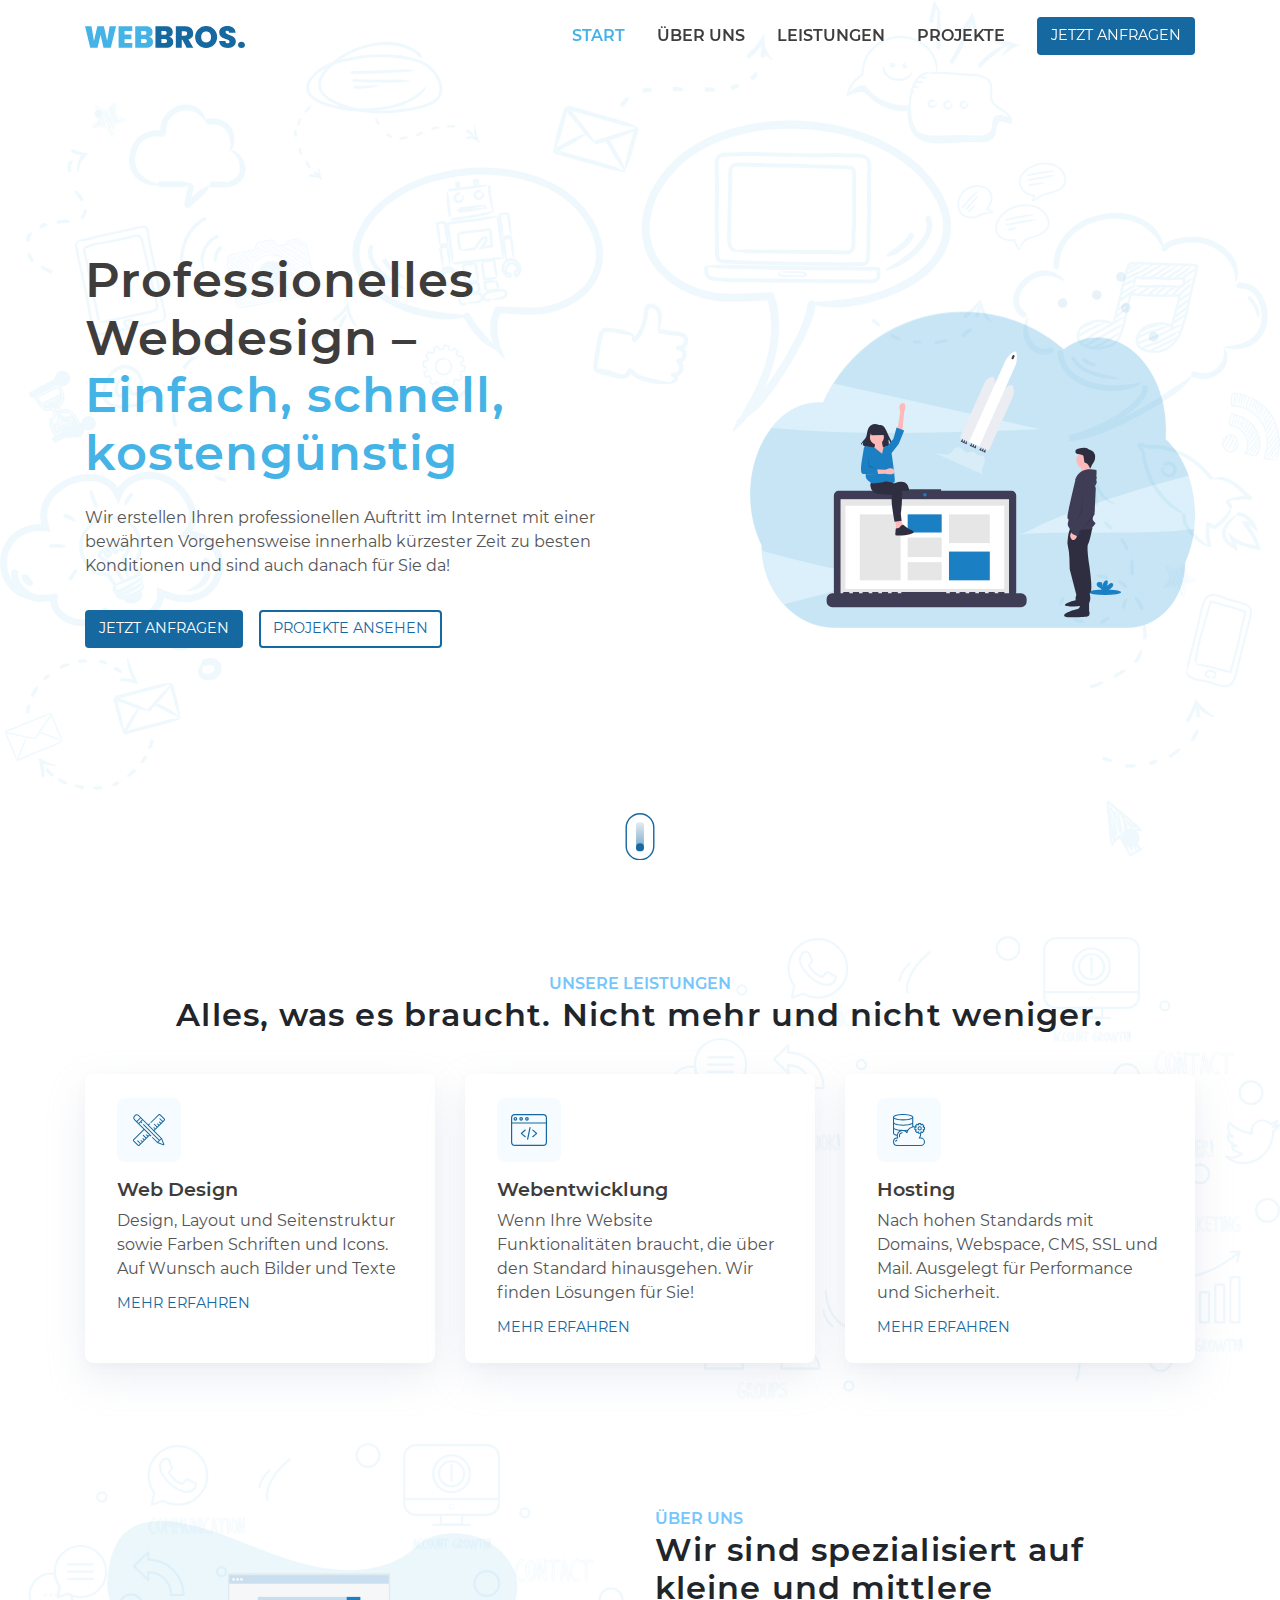
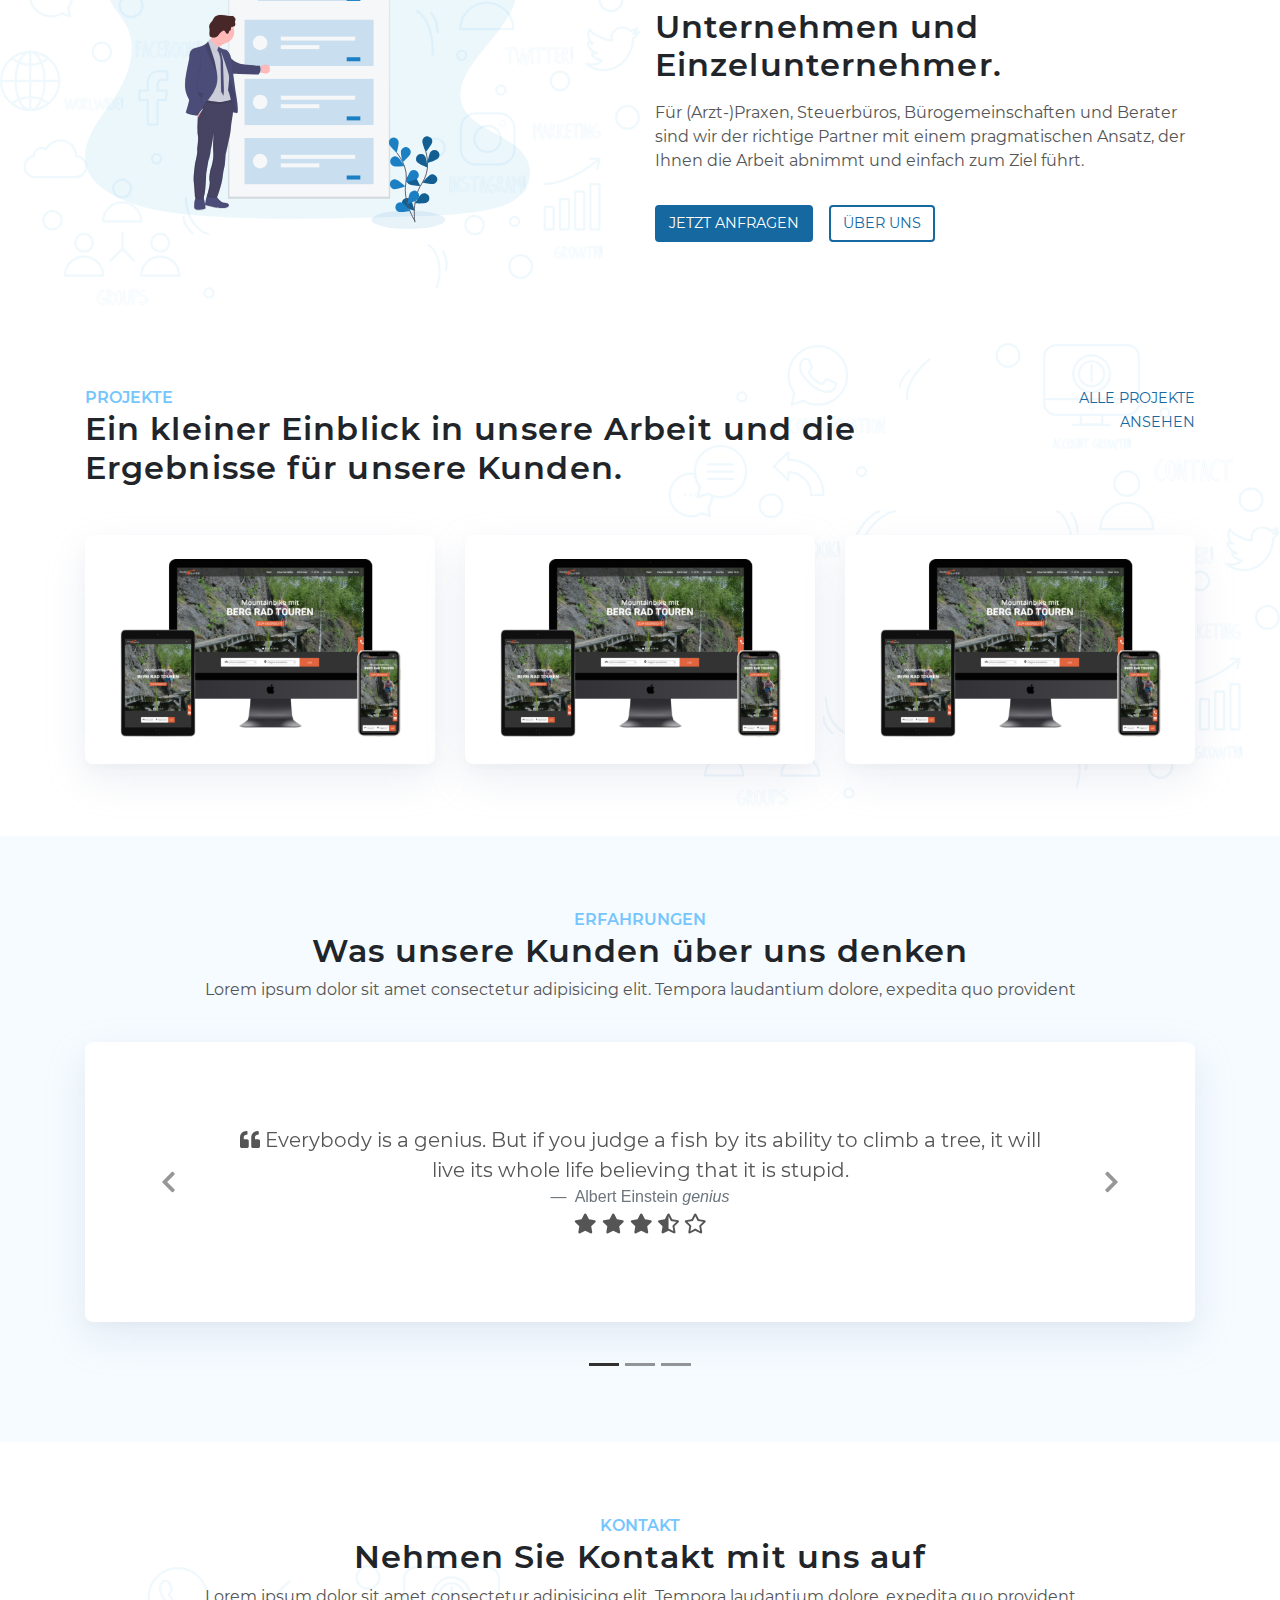
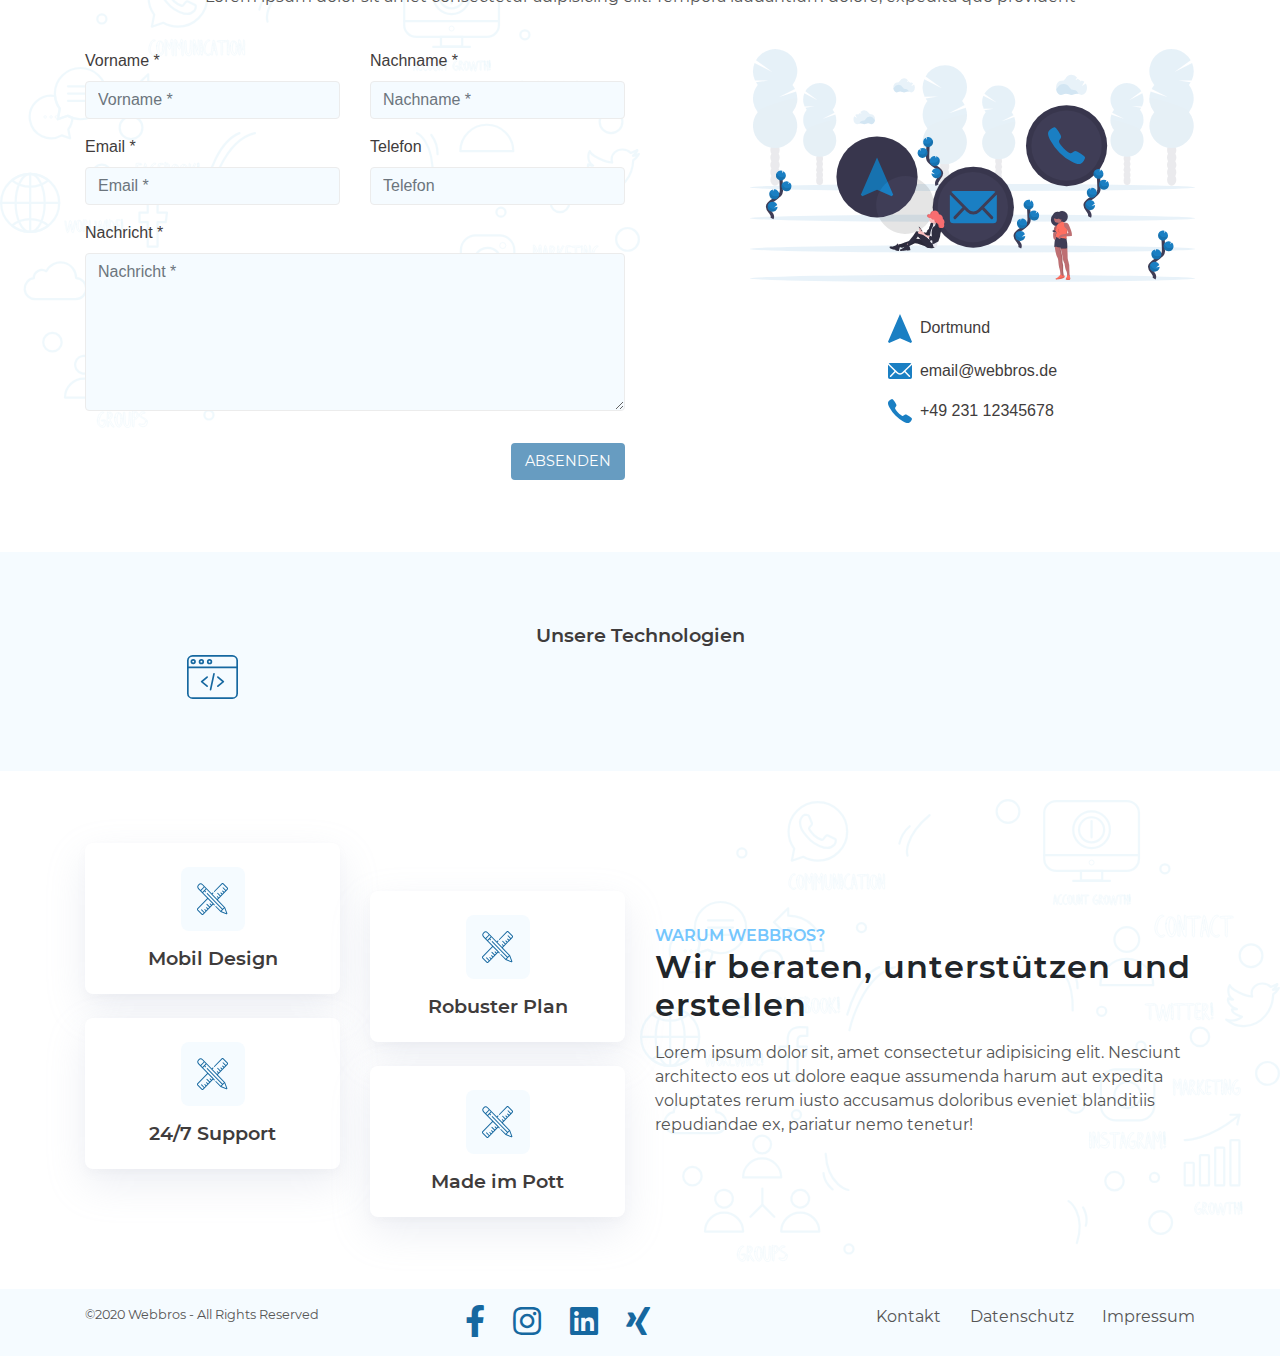
==== commit 6d70869f: "footer" ====
--- a/index.html
+++ b/index.html
@@ -82,11 +82,9 @@
                   einer bewährten Vorgehensweise innerhalb kürzester Zeit zu
                   besten Konditionen und sind auch danach für Sie da!
                 </p>
-                <div class="btn-container">
-                  <a href="" class="btn btn-lg btn-primary">Jetzt anfragen</a>
-                  <a href="" class="btn btn-lg btn-secondary"
-                    >Projekte ansehen</a
-                  >
+                <div class="btn-container d-flex">
+                  <a href="" class="btn btn-primary">Jetzt anfragen</a>
+                  <a href="" class="btn btn-secondary">Projekte ansehen</a>
                 </div>
               </div>
             </div>
@@ -291,9 +289,9 @@
                   adipisicing elit. Quos, natus.
                 </li>
               </ul>
-              <div class="btn-container">
-                <a href="" class="btn btn-lg btn-primary">Jetzt anfragen</a>
-                <a href="" class="btn btn-lg btn-secondary">Über Uns</a>
+              <div class="btn-container d-flex">
+                <a href="" class="btn btn-primary">Jetzt anfragen</a>
+                <a href="" class="btn btn-secondary">Über Uns</a>
               </div>
             </div>
           </div>
@@ -644,7 +642,7 @@
                   </div>
                   <div class="carousel-control">
                     <ol class="carousel-indicators"></ol>
-                    <a
+                    <div
                       class="carousel-control-prev"
                       href="#client-testimonial-carousel"
                       role="button"
@@ -652,8 +650,8 @@
                     >
                       <i class="fas fa-chevron-left"></i>
                       <span class="sr-only">Previous</span>
-                    </a>
-                    <a
+                  </div>
+                    <div
                       class="carousel-control-next"
                       href="#client-testimonial-carousel"
                       role="button"
@@ -661,7 +659,7 @@
                     >
                       <i class="fas fa-chevron-right"></i>
                       <span class="sr-only">Next</span>
-                    </a>
+                  </div>
                   </div>
                 </div>
               </div>
@@ -814,49 +812,11 @@
       <section class="stat-section padding" id="stat_section">
         <div class="container">
           <div class="row">
-            <div class="col-lg-3 col-md-6 col-12">
-              <div class="single-stat">
-                <h1>
-                  <div class="odometer odometer_number_one">000</div>
-                  <div class="sub-text">
-                    Erfolgreiche <br />
-                    Projekte
-                  </div>
-                </h1>
-              </div>
-            </div>
-            <div class="col-lg-3 col-md-6 col-12">
-              <div class="single-stat">
-                <h1>
-                  <div class="odometer odometer_number_two">000</div>
-                  <div class="sub-text">
-                    Zurfriedene <br />
-                    Kunden
-                  </div>
-                </h1>
-              </div>
-            </div>
-            <div class="col-lg-3 col-md-6 col-12">
-              <div class="single-stat">
-                <h1>
-                  <div class="odometer odometer_number_three">000</div>
-                  <div class="sub-text">
-                    Positives <br />
-                    Feedback
-                  </div>
-                </h1>
-              </div>
-            </div>
-            <div class="col-lg-3 col-md-6 col-12">
-              <div class="single-stat">
-                <h1>
-                  <div class="odometer odometer_number_four">000</div>
-                  <div class="sub-text">
-                    Tassen <br />
-                    Kaffee
-                  </div>
-                </h1>
-              </div>
+            <div class="col-12 text-center"><h4>Unsere Technologien</j4></div>
+            <div class="col-sm-12 col-md-3 text-center">
+              <div class="icon">
+                <img src="img/dev-icon.svg">
+                </div>
             </div>
           </div>
         </div>
@@ -939,17 +899,32 @@
     <!-- FOOTER -->
     <footer>
       <div class="container">
-        <div class="row footer-top d-flex justify-content-between"></div>
-        <div class="row copyright-bottom d-flex align-items-center">
-          <div class="col-md-5">
+        <div class="row text-center text-md-left">
+          <div class="col-sm-12 col-md-4">
             <p>
               &copy;<span id="copyright-date">2020</span> Webbros - All Rights
               Reserved
             </p>
           </div>
-          <div class="col-md-7">
+          <div class="col-sm-12 col-md-4 d-flex d-md-block justify-content-center">
+            <ul class="social-lists">
+              <li>
+                <a href="#"><i class="fab fa-facebook-f"></i></a>
+              </li>
+              <li>
+                <a href="#"><i class="fab fa-instagram"></i></a>
+              </li>
+              <li>
+                <a href="#"><i class="fab fa-linkedin"></i></a>
+              </li>
+              <li>
+                <a href="#"><i class="fab fa-xing"></i></a>
+              </li>
+            </ul>
+          </div>
+          <div class="col-sm-12 col-md-4 text-center text-md-right">
             <ul>
-              <li><a href="#">Sitemap</a></li>
+              <li><a href="#">Kontakt</a></li>
               <li><a href="#">Datenschutz</a></li>
               <li><a href="#">Impressum</a></li>
             </ul>
--- a/style.css
+++ b/style.css
@@ -44,14 +44,8 @@
 }
 
 h2 {
-  font-size: 1.7em;
-}
-
-@media screen and (min-width: 992px) {
-  h2 {
-    letter-spacing: 1.1px;
-    font-size: 2em;
-  }
+  font-size: 2em;
+  letter-spacing: 1.1px;
 }
 
 h3 {
@@ -63,7 +57,6 @@
 }
 
 .heading {
-  font-family: "Staatliches", sans-serif;
   margin-bottom: 2.5rem;
 }
 
@@ -90,11 +83,35 @@
 }
 
 /* BUTTONS */
+.btn-container a {
+  margin-right: 1rem;
+  width: 50%;
+}
+
+@media screen and (min-width: 992px) {
+  .btn-container a {
+    width: auto;
+  }
+}
+
+.btn-container a:last-child {
+  margin-right: 0;
+}
+
 .btn {
   font-size: 0.9em;
   font-family: "Montserrat Regular", sans-serif;
   text-transform: uppercase;
   margin-top: 2rem;
+  display: -webkit-box;
+  display: -ms-flexbox;
+  display: flex;
+  -webkit-box-align: center;
+      -ms-flex-align: center;
+          align-items: center;
+  -webkit-box-pack: center;
+      -ms-flex-pack: center;
+          justify-content: center;
 }
 
 .btn-primary {
@@ -162,6 +179,43 @@
 
 li a {
   font-family: "Montserrat Regular", sans-serif;
+}
+
+/* MONTSERRAT */
+@font-face {
+  font-family: "Montserrat Bold";
+  src: url("fonts/montserrat/Montserrat-Bold.ttf") format("truetype");
+  /* Safari, Android, iOS */
+}
+
+@font-face {
+  font-family: "Montserrat Semibold";
+  src: url("fonts/montserrat/Montserrat-SemiBold.ttf") format("truetype");
+  /* Safari, Android, iOS */
+}
+
+@font-face {
+  font-family: "Montserrat Regular";
+  src: url("fonts/montserrat/Montserrat-Regular.ttf") format("truetype");
+  /* Safari, Android, iOS */
+}
+
+@font-face {
+  font-family: "Montserrat Medium";
+  src: url("fonts/montserrat/Montserrat-Medium.ttf") format("truetype");
+  /* Safari, Android, iOS */
+}
+
+@font-face {
+  font-family: "Montserrat Medium Italic";
+  src: url("fonts/montserrat/Montserrat-MediumItalic.ttf") format("truetype");
+  /* Safari, Android, iOS */
+}
+
+@font-face {
+  font-family: "Montserrat Italic";
+  src: url("fonts/montserrat/Montserrat-Italic.ttf") format("truetype");
+  /* Safari, Android, iOS */
 }
 
 .home header {
@@ -224,8 +278,42 @@
   position: relative;
 }
 
-footer .logo img {
-  width: 120px;
+footer .row {
+  padding: 1rem 0;
+}
+
+footer .row .social-lists li {
+  display: inline-block;
+}
+
+@media screen and (min-width: 992px) {
+  footer .row .social-lists li {
+    margin-right: 1.5rem;
+  }
+}
+
+footer .row .social-lists li a i {
+  font-size: 2em;
+  color: #1668a0;
+}
+
+footer .row p {
+  font-size: 0.8em;
+}
+
+footer .row ul {
+  margin: 0;
+  padding: 0;
+}
+
+footer .row ul li {
+  font-size: 1em;
+  display: inline-block;
+  margin-right: 1.5rem;
+}
+
+footer .row ul li:last-child {
+  margin-right: 0;
 }
 
 footer a {
@@ -234,118 +322,6 @@
 
 footer a:hover {
   opacity: 0.8;
-}
-
-footer ul {
-  margin: 0;
-  padding: 0;
-}
-
-footer ul li {
-  font-size: 1.2em;
-}
-
-footer .footer-top {
-  padding: 3rem 0 2rem 0;
-}
-
-footer .footer-top .footer-widgets {
-  text-align: center;
-  margin-bottom: 2rem;
-}
-
-@media screen and (min-width: 992px) {
-  footer .footer-top .footer-widgets {
-    text-align: left;
-  }
-}
-
-footer .footer-top .footer-widgets:last-child {
-  margin-bottom: 0;
-}
-
-footer .footer-top .footer-widgets .social-lists {
-  display: -webkit-box;
-  display: -ms-flexbox;
-  display: flex;
-  -webkit-box-orient: vertical;
-  -webkit-box-direction: normal;
-      -ms-flex-direction: column;
-          flex-direction: column;
-  -webkit-box-align: center;
-      -ms-flex-align: center;
-          align-items: center;
-}
-
-@media screen and (min-width: 992px) {
-  footer .footer-top .footer-widgets .social-lists {
-    display: block;
-  }
-}
-
-footer .footer-top .footer-widgets .social-lists li {
-  display: inline-block;
-  margin-bottom: 2rem;
-}
-
-footer .footer-top .footer-widgets .social-lists li:last-child {
-  margin-bottom: 0;
-}
-
-@media screen and (min-width: 992px) {
-  footer .footer-top .footer-widgets .social-lists li {
-    margin-right: 1.5rem;
-  }
-}
-
-footer .footer-top .footer-widgets .social-lists li a i {
-  font-size: 2em;
-  color: #1668a0;
-}
-
-footer .footer-top .footer-widgets p {
-  margin: 1rem 0 1.5rem 0;
-}
-
-footer .footer-top .footer-widgets ul {
-  list-style: none;
-  padding: 0;
-}
-
-footer .footer-top .footer-widgets ul li {
-  margin-bottom: 0.5rem;
-}
-
-footer .footer-top .footer-widgets ul li:last-child {
-  margin-bottom: 0;
-}
-
-footer .copyright-bottom {
-  padding: 1rem 0;
-  border-top: 1px solid #555555;
-}
-
-footer .copyright-bottom p {
-  font-size: 0.8em;
-}
-
-footer .copyright-bottom ul {
-  text-align: right;
-}
-
-footer .copyright-bottom ul li {
-  display: inline-block;
-  margin-right: 1.5rem;
-}
-
-footer .copyright-bottom ul li:last-child {
-  margin-right: 0;
-}
-
-footer .copyright-bottom ul li:first-child a {
-  border: none;
-  margin-left: 0;
-  padding-left: 0;
 }
 
 /*----------------------------------------*/
@@ -756,16 +732,6 @@
   background: #f5fbff;
 }
 
-.stat-section .row {
-  padding-left: 20%;
-}
-
-@media screen and (min-width: 767px) {
-  .stat-section .row {
-    padding-left: 0;
-  }
-}
-
 .stat-section .col-lg-3 {
   margin-bottom: 1.5rem;
 }
@@ -896,7 +862,7 @@
 /*  08. Contact
 /*----------------------------------------*/
 #contact .container .row:last-child .col-sm-12 {
-  margin-bottom: 2rem;
+  margin-bottom: 2.5rem;
 }
 
 @media screen and (min-width: 992px) {
@@ -1228,41 +1194,4 @@
             transform: scale(1);
   }
 }
-
-/* MONTSERRAT */
-@font-face {
-  font-family: "Montserrat Bold";
-  src: url("fonts/montserrat/Montserrat-Bold.ttf") format("truetype");
-  /* Safari, Android, iOS */
-}
-
-@font-face {
-  font-family: "Montserrat Semibold";
-  src: url("fonts/montserrat/Montserrat-SemiBold.ttf") format("truetype");
-  /* Safari, Android, iOS */
-}
-
-@font-face {
-  font-family: "Montserrat Regular";
-  src: url("fonts/montserrat/Montserrat-Regular.ttf") format("truetype");
-  /* Safari, Android, iOS */
-}
-
-@font-face {
-  font-family: "Montserrat Medium";
-  src: url("fonts/montserrat/Montserrat-Medium.ttf") format("truetype");
-  /* Safari, Android, iOS */
-}
-
-@font-face {
-  font-family: "Montserrat Medium Italic";
-  src: url("fonts/montserrat/Montserrat-MediumItalic.ttf") format("truetype");
-  /* Safari, Android, iOS */
-}
-
-@font-face {
-  font-family: "Montserrat Italic";
-  src: url("fonts/montserrat/Montserrat-Italic.ttf") format("truetype");
-  /* Safari, Android, iOS */
-}
 /*# sourceMappingURL=style.css.map */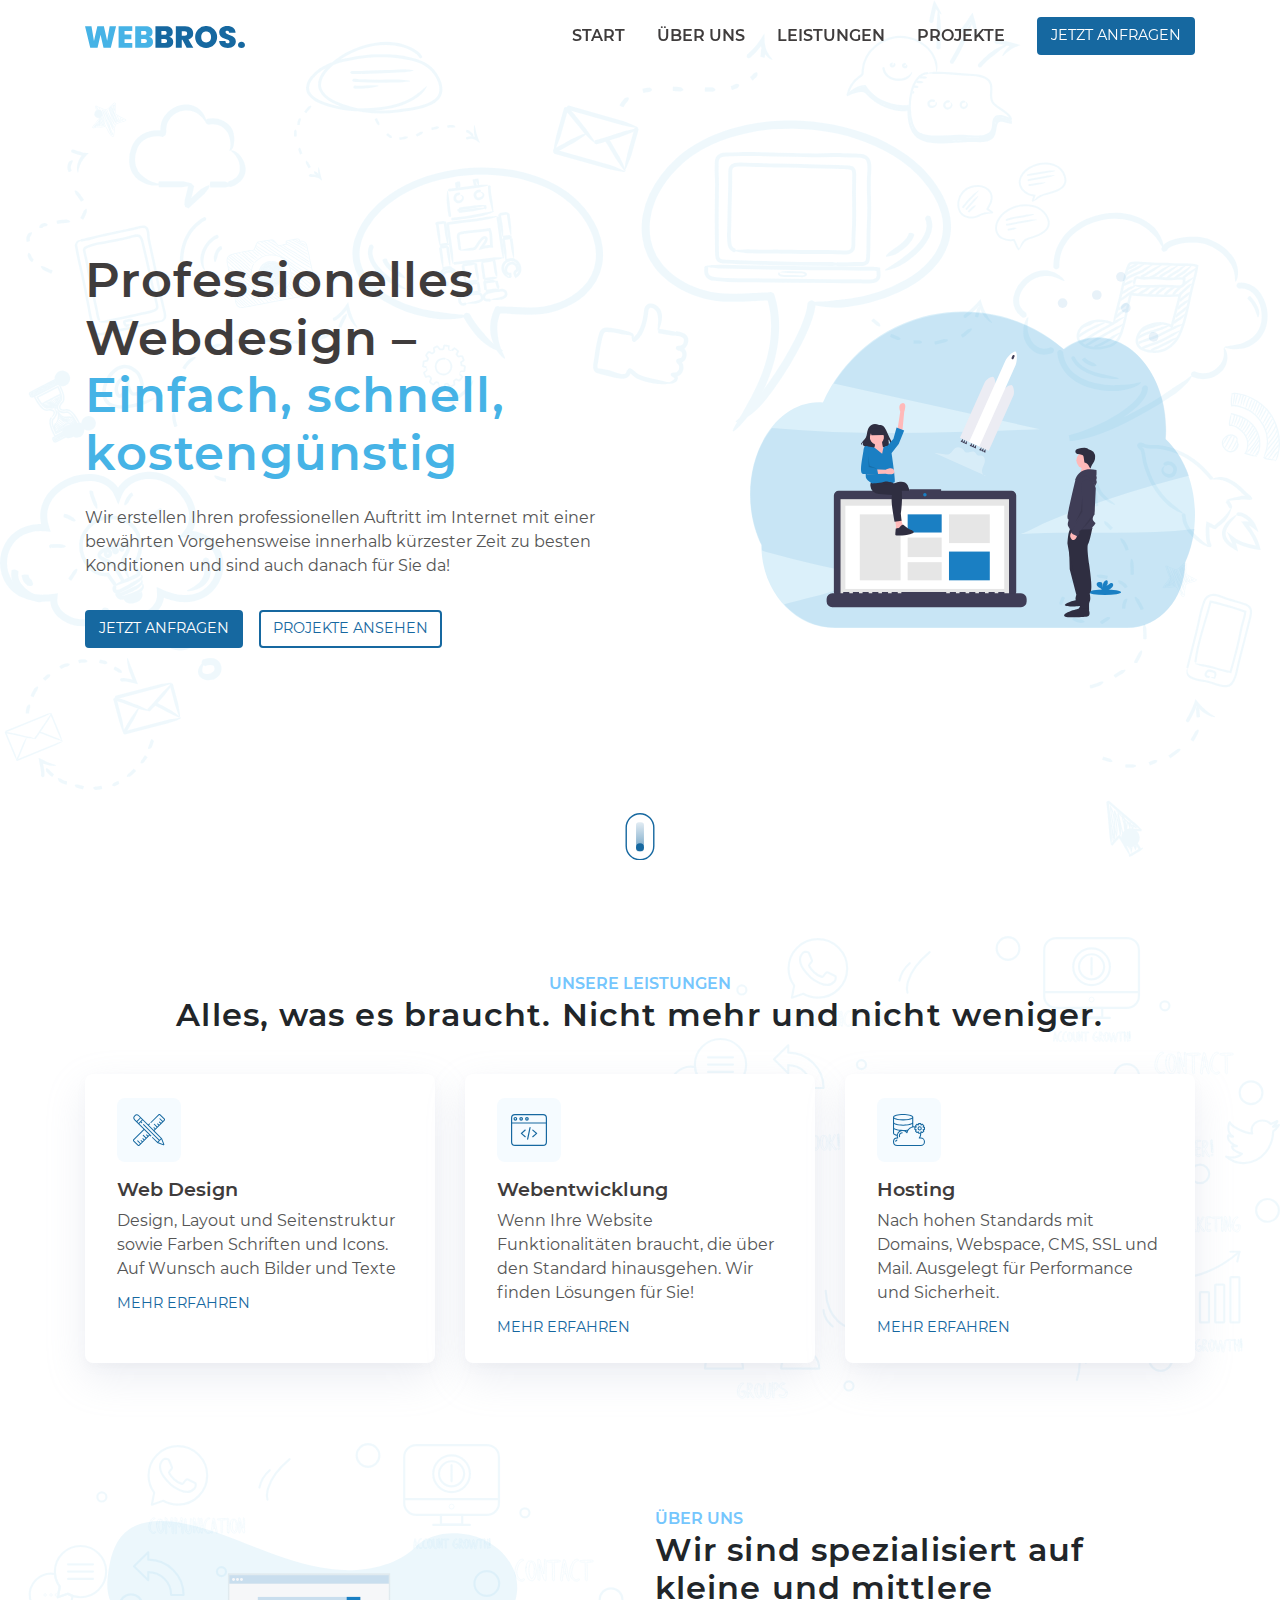
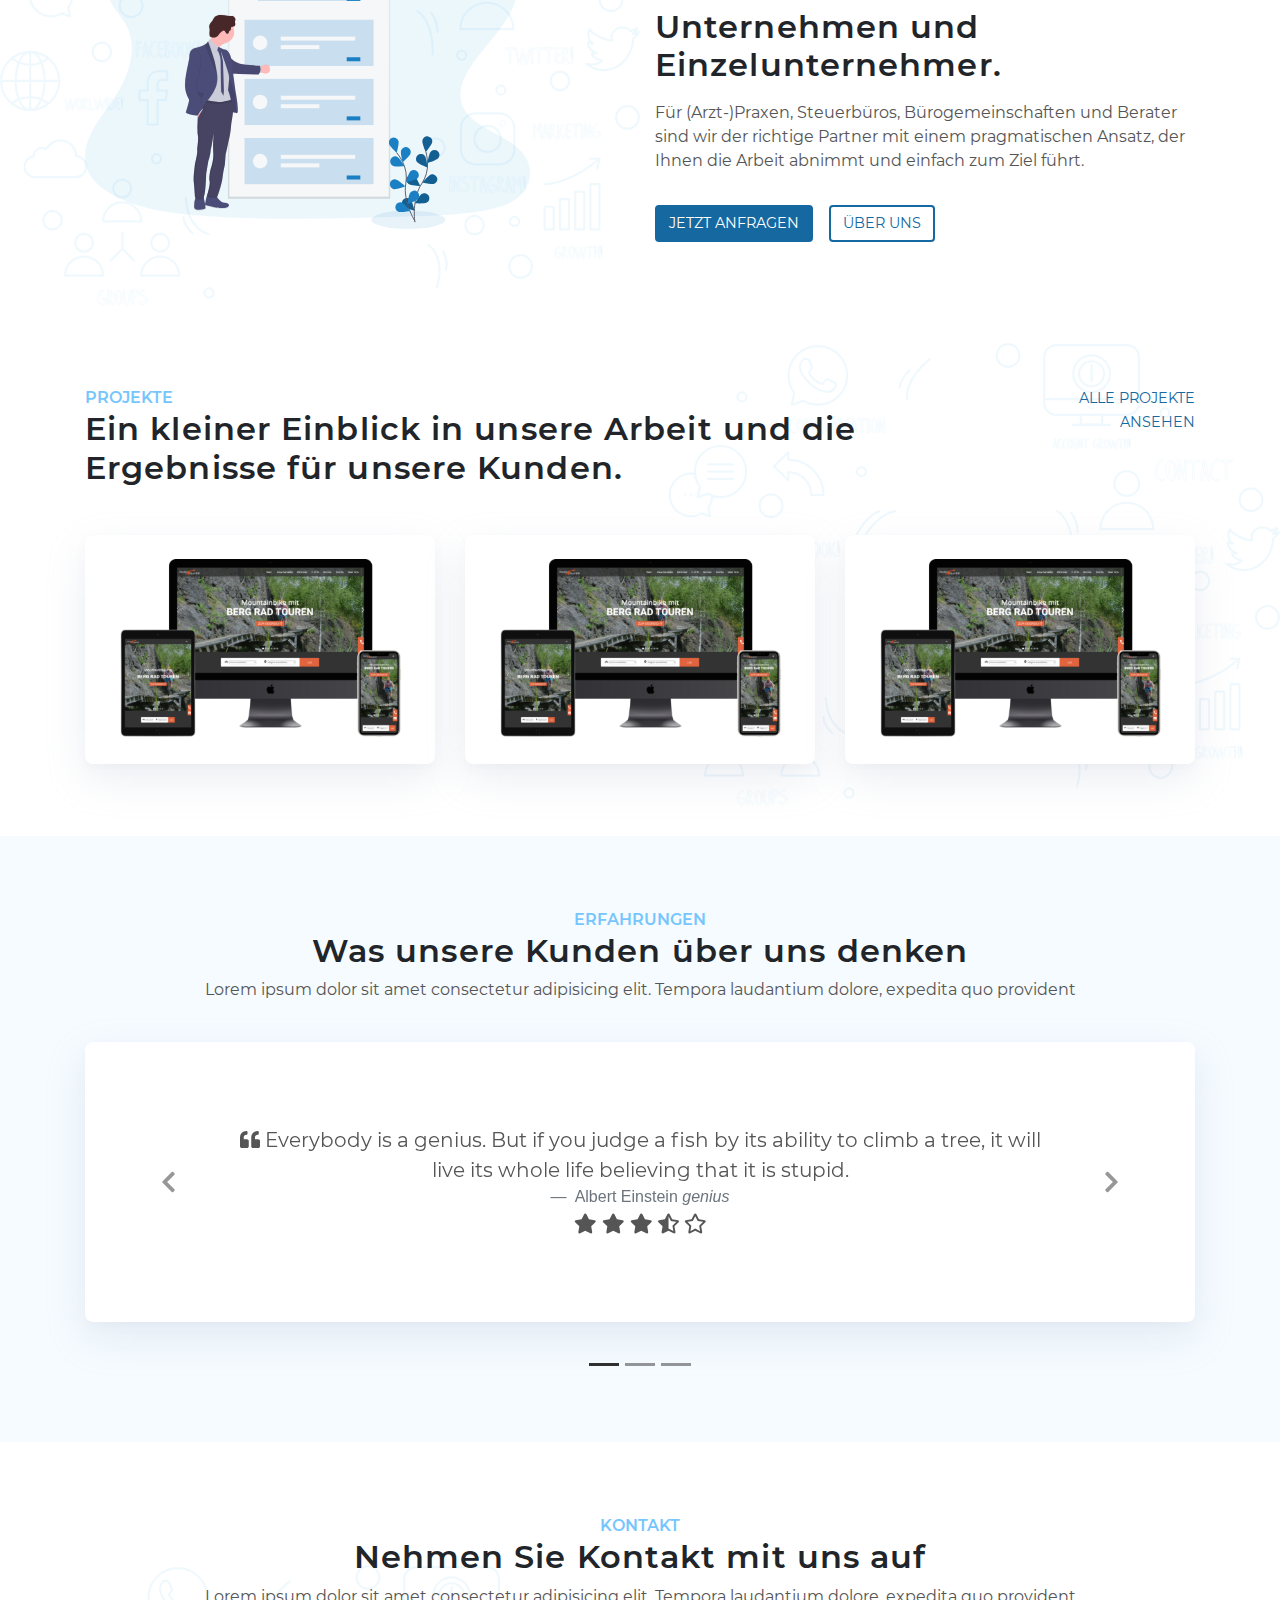
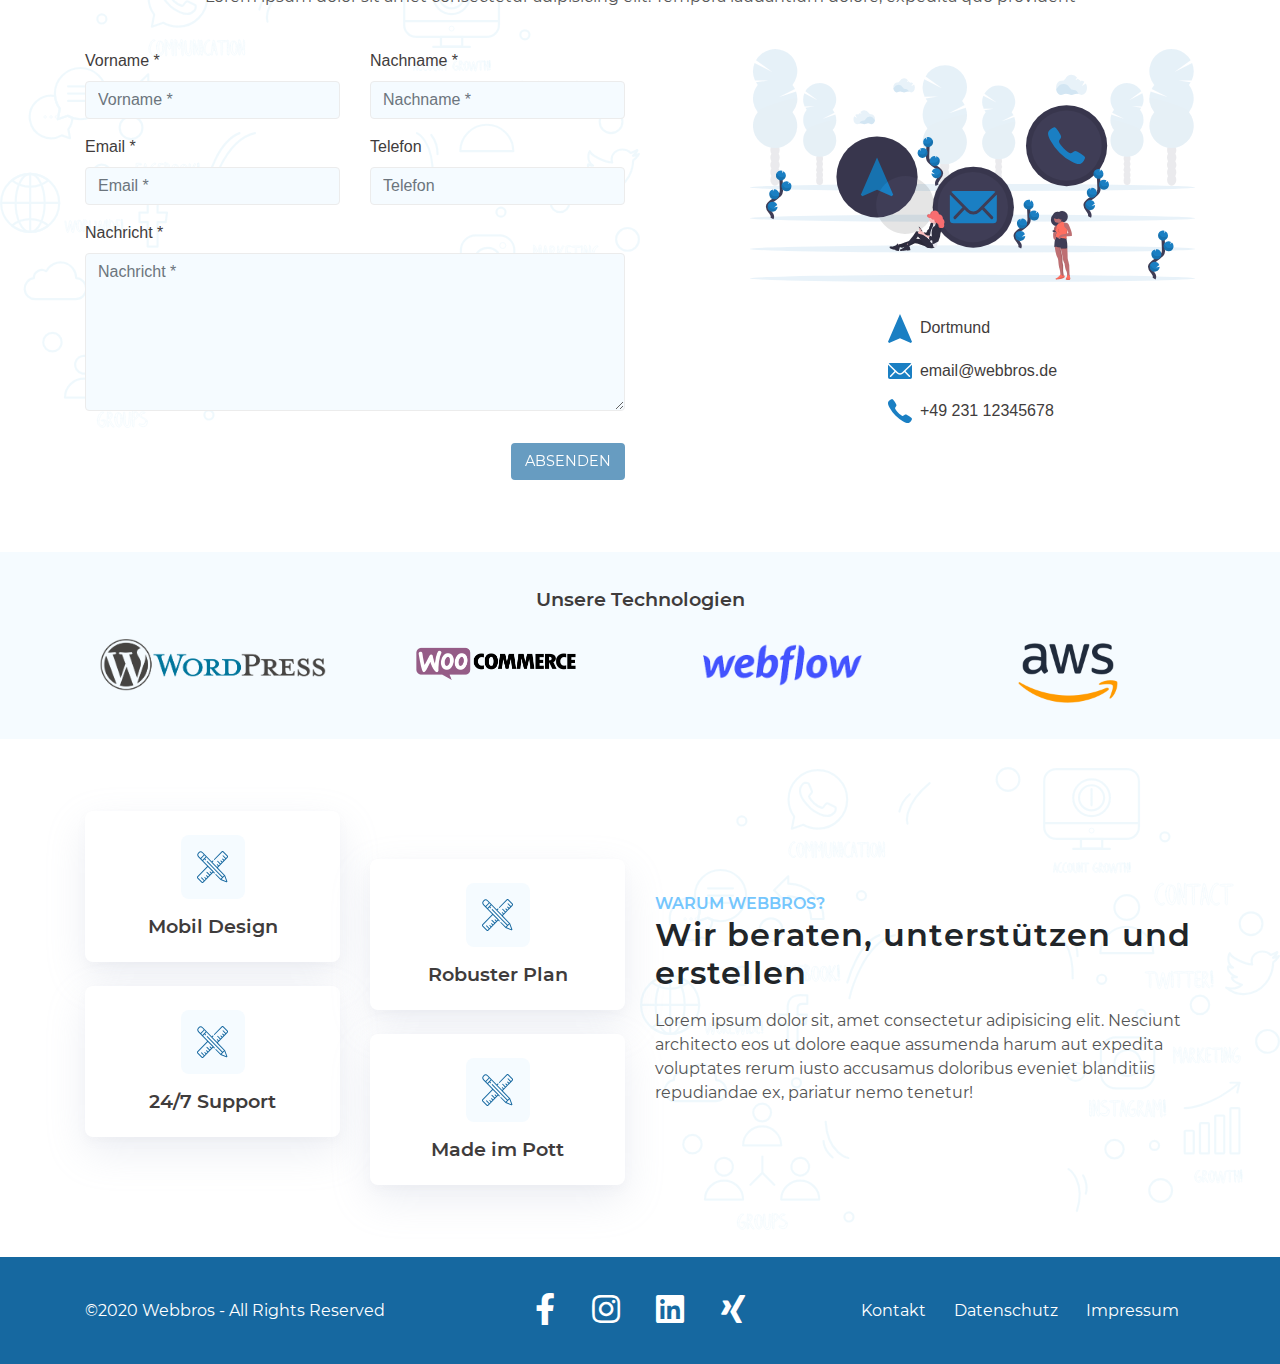
==== commit bc14194e: "footer + tech" ====
--- a/index.html
+++ b/index.html
@@ -37,7 +37,7 @@
             <div class="links-container d-flex align-items-center" id="menu">
               <ul>
                 <li>
-                  <a href="index.html" class="active">Start</a>
+                  <a href="index.html">Start</a>
                 </li>
                 <li>
                   <a href="uberuns.html">Über Uns</a>
@@ -650,7 +650,7 @@
                     >
                       <i class="fas fa-chevron-left"></i>
                       <span class="sr-only">Previous</span>
-                  </div>
+                    </div>
                     <div
                       class="carousel-control-next"
                       href="#client-testimonial-carousel"
@@ -659,7 +659,7 @@
                     >
                       <i class="fas fa-chevron-right"></i>
                       <span class="sr-only">Next</span>
-                  </div>
+                    </div>
                   </div>
                 </div>
               </div>
@@ -808,20 +808,35 @@
       </section>
       <!-- CONTACT END -->
 
-      <!-- STAT -->
-      <section class="stat-section padding" id="stat_section">
+      <!-- TECHNOLOGIES -->
+      <section class="technologies padding-2" id="technologies">
         <div class="container">
           <div class="row">
-            <div class="col-12 text-center"><h4>Unsere Technologien</j4></div>
+            <div class="col-12 text-center"><h4>Unsere Technologien</h4></div>
             <div class="col-sm-12 col-md-3 text-center">
               <div class="icon">
-                <img src="img/dev-icon.svg">
-                </div>
+                <img class="img-fluid" src="img/wordpress-logo.png" />
+              </div>
+            </div>
+            <div class="col-sm-12 col-md-3 text-center">
+              <div class="icon">
+                <img class="img-fluid" src="img/woocommerce-logo.png" />
+              </div>
+            </div>
+            <div class="col-sm-12 col-md-3 text-center">
+              <div class="icon">
+                <img class="img-fluid" src="img/webflow-logo.png" />
+              </div>
+            </div>
+            <div class="col-sm-12 col-md-3 text-center">
+              <div class="icon">
+                <img class="img-fluid" src="img/aws-logo.png" />
+              </div>
             </div>
           </div>
         </div>
       </section>
-      <!-- STATS END -->
+      <!-- TECHNOLOGIES END -->
 
       <!-- WHY CHOOSE -->
       <section id="why-choose" class="why-choose-section padding bg-right">
@@ -897,16 +912,20 @@
     </div>
 
     <!-- FOOTER -->
-    <footer>
+    <footer class="padding-2">
       <div class="container">
-        <div class="row text-center text-md-left">
-          <div class="col-sm-12 col-md-4">
+        <div
+          class="row text-center text-lg-left d-block d-lg-flex align-items-center"
+        >
+          <div class="col-sm-12 col-lg-4">
             <p>
               &copy;<span id="copyright-date">2020</span> Webbros - All Rights
               Reserved
             </p>
           </div>
-          <div class="col-sm-12 col-md-4 d-flex d-md-block justify-content-center">
+          <div
+            class="col-sm-12 col-lg-4 d-flex d-lg-block justify-content-center text-center"
+          >
             <ul class="social-lists">
               <li>
                 <a href="#"><i class="fab fa-facebook-f"></i></a>
@@ -922,7 +941,7 @@
               </li>
             </ul>
           </div>
-          <div class="col-sm-12 col-md-4 text-center text-md-right">
+          <div class="col-sm-12 col-lg-4 text-center">
             <ul>
               <li><a href="#">Kontakt</a></li>
               <li><a href="#">Datenschutz</a></li>
--- a/style.css
+++ b/style.css
@@ -13,6 +13,16 @@
 @media screen and (min-width: 992px) {
   .padding {
     padding: 4.5rem 0;
+  }
+}
+
+.padding-2 {
+  padding: 1.5rem 0;
+}
+
+@media screen and (min-width: 992px) {
+  .padding-2 {
+    padding: 2.25rem 0;
   }
 }
 
@@ -57,7 +67,13 @@
 }
 
 .heading {
-  margin-bottom: 2.5rem;
+  margin-bottom: 2rem;
+}
+
+@media screen and (min-width: 992px) {
+  .heading {
+    margin-bottom: 2.5rem;
+  }
 }
 
 .heading span {
@@ -80,6 +96,10 @@
   font-family: "Montserrat Regular", sans-serif;
   margin-bottom: 0;
   color: #555555;
+}
+
+a:hover {
+  text-decoration: none;
 }
 
 /* BUTTONS */
@@ -112,6 +132,8 @@
   -webkit-box-pack: center;
       -ms-flex-pack: center;
           justify-content: center;
+  -webkit-transition: all 0.4s ease;
+  transition: all 0.4s ease;
 }
 
 .btn-primary {
@@ -274,31 +296,37 @@
 }
 
 footer {
-  background: #f5fbff;
-  position: relative;
-}
-
-footer .row {
-  padding: 1rem 0;
-}
-
-footer .row .social-lists li {
-  display: inline-block;
-}
-
-@media screen and (min-width: 992px) {
-  footer .row .social-lists li {
-    margin-right: 1.5rem;
-  }
-}
-
-footer .row .social-lists li a i {
-  font-size: 2em;
-  color: #1668a0;
-}
-
-footer .row p {
-  font-size: 0.8em;
+  background: #1668a0;
+}
+
+footer .row .col-sm-12 {
+  margin-bottom: 2.5rem;
+}
+
+footer .row .col-sm-12:last-child {
+  margin-bottom: 0;
+}
+
+@media screen and (min-width: 992px) {
+  footer .row .col-sm-12 {
+    margin-bottom: 0;
+    margin-top: 0;
+  }
+}
+
+footer .row .col-sm-12 p {
+  font-size: 1em;
+  color: #fff;
+}
+
+footer .row .col-sm-12 a {
+  color: #fff;
+  -webkit-transition: all 0.4s ease;
+  transition: all 0.4s ease;
+}
+
+footer .row .col-sm-12 a:hover {
+  opacity: 0.8;
 }
 
 footer .row ul {
@@ -316,12 +344,22 @@
   margin-right: 0;
 }
 
-footer a {
-  color: #555555;
-}
-
-footer a:hover {
-  opacity: 0.8;
+footer .row .social-lists li {
+  display: inline-block;
+}
+
+@media screen and (min-width: 992px) {
+  footer .row .social-lists li {
+    margin-right: 2rem;
+  }
+  footer .row .social-lists li:last-child {
+    margin-right: 0;
+  }
+}
+
+footer .row .social-lists li a i {
+  font-size: 2em;
+  color: #fff;
 }
 
 /*----------------------------------------*/
@@ -728,57 +766,53 @@
 /*----------------------------------------*/
 /*  06. Stat Section Style
 /*----------------------------------------*/
-.stat-section {
+#technologies {
   background: #f5fbff;
 }
 
-.stat-section .col-lg-3 {
+#technologies .container .col-12 {
   margin-bottom: 1.5rem;
 }
 
-@media screen and (min-width: 992px) {
-  .stat-section .col-lg-3 {
+#technologies .container .col-12 h4 {
+  margin-bottom: 0;
+}
+
+#technologies .container .col-sm-12 {
+  margin-bottom: 1.5rem;
+}
+
+#technologies .container .col-sm-12:last-child {
+  margin-bottom: 0;
+  margin-top: 0.5rem;
+}
+
+@media screen and (min-width: 767px) {
+  #technologies .container .col-sm-12 {
     margin-bottom: 0;
-  }
-}
-
-.stat-section .single-stat {
-  display: -webkit-box;
-  display: -ms-flexbox;
-  display: flex;
-  -webkit-box-pack: center;
-  -ms-flex-pack: center;
-  justify-content: start;
-}
-
-@media screen and (min-width: 767px) {
-  .stat-section .single-stat {
-    -webkit-box-pack: center;
-        -ms-flex-pack: center;
-            justify-content: center;
-    padding-left: 0;
-  }
-}
-
-.stat-section .single-stat h1 {
-  display: -webkit-box;
-  display: -ms-flexbox;
-  display: flex;
-  -webkit-box-align: center;
-  -ms-flex-align: center;
-  align-items: center;
-  color: #46b3e6;
-  margin-bottom: 0;
-}
-
-.stat-section .single-stat .sub-text {
-  margin-left: 20px;
-  font-size: 18px !important;
-  font-weight: 600;
-}
-
-.stat-section .single-stat .odometer-inside {
-  font-size: 52px !important;
+    margin-top: 0;
+  }
+}
+
+#technologies .container .icon img {
+  margin: 0 auto;
+  text-align: center;
+  -webkit-transition: all 0.4s ease;
+  transition: all 0.4s ease;
+  height: 60px;
+}
+
+@media screen and (min-width: 992px) {
+  #technologies .container .icon img {
+    -webkit-filter: grayscale(0);
+            filter: grayscale(0);
+    cursor: pointer;
+  }
+  #technologies .container .icon img:hover {
+    -webkit-filter: grayscale(100%);
+            filter: grayscale(100%);
+    cursor: default;
+  }
 }
 
 /*----------------------------------------*/
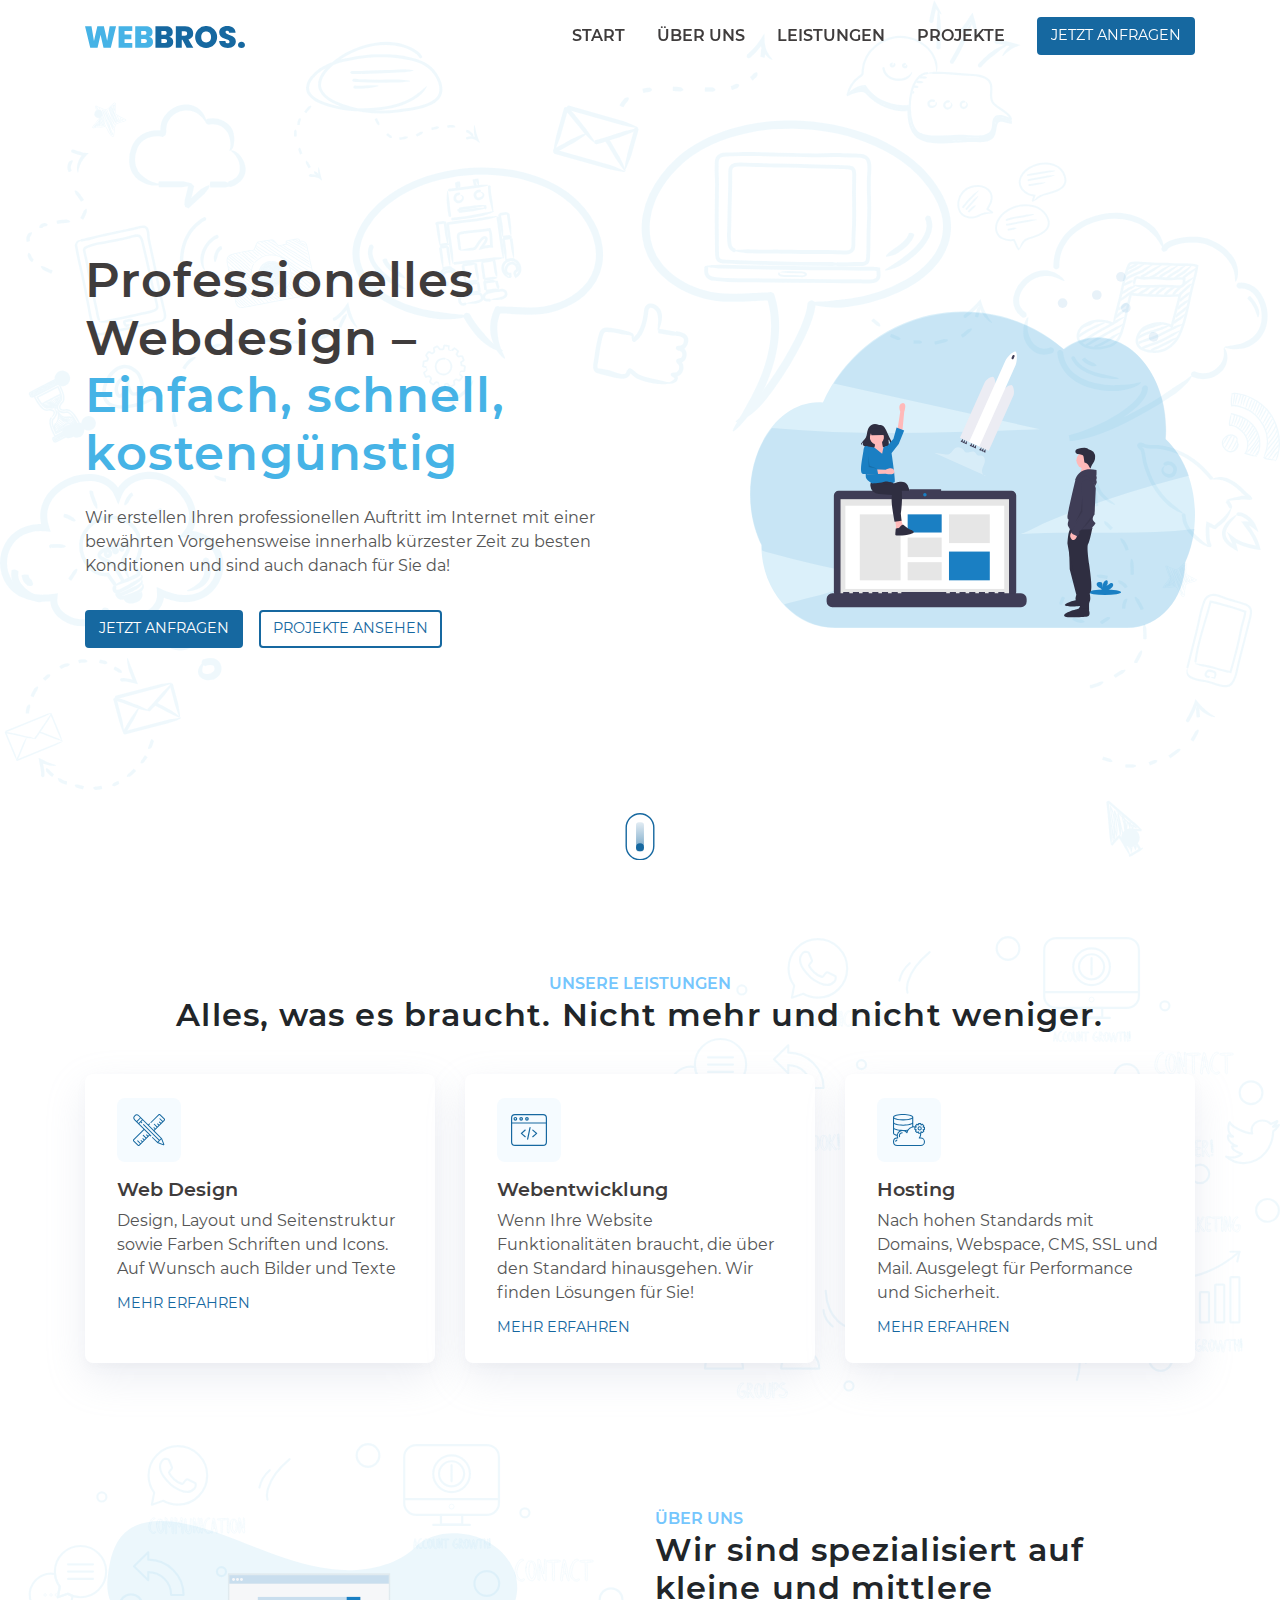
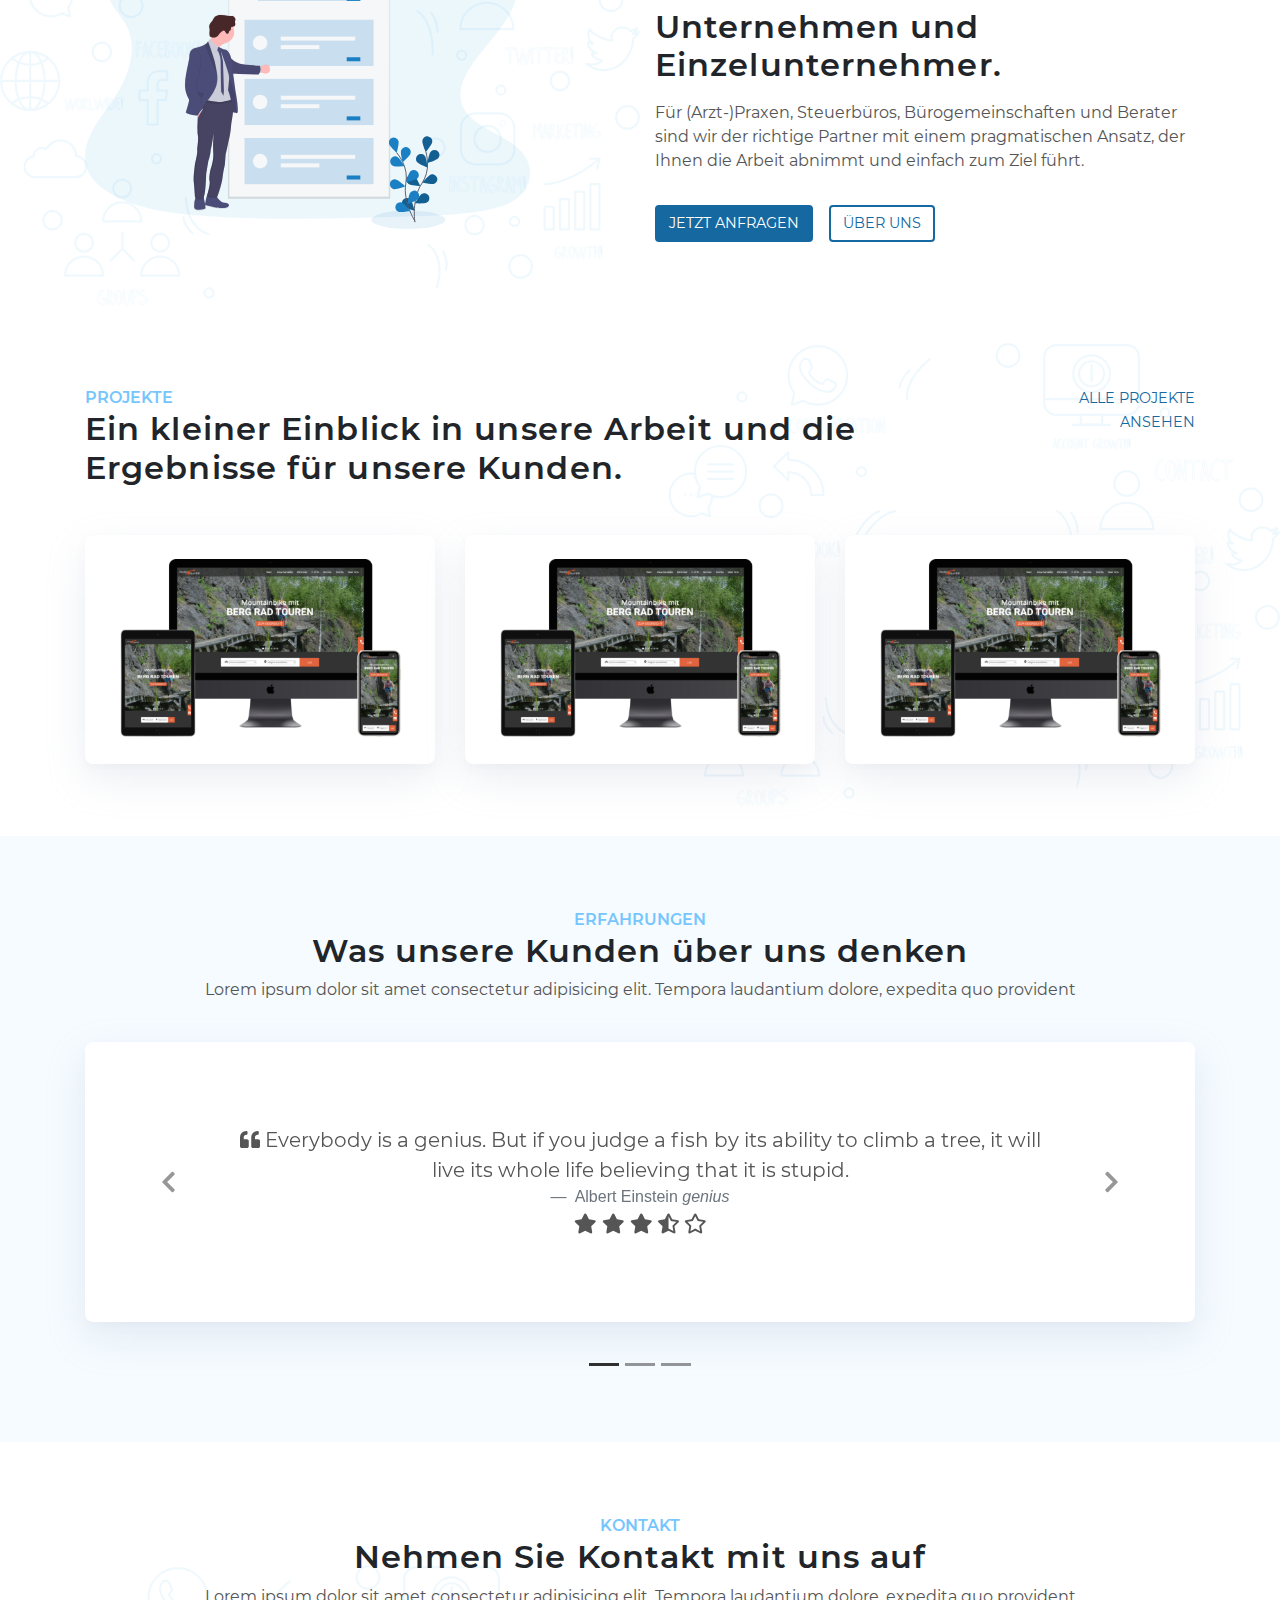
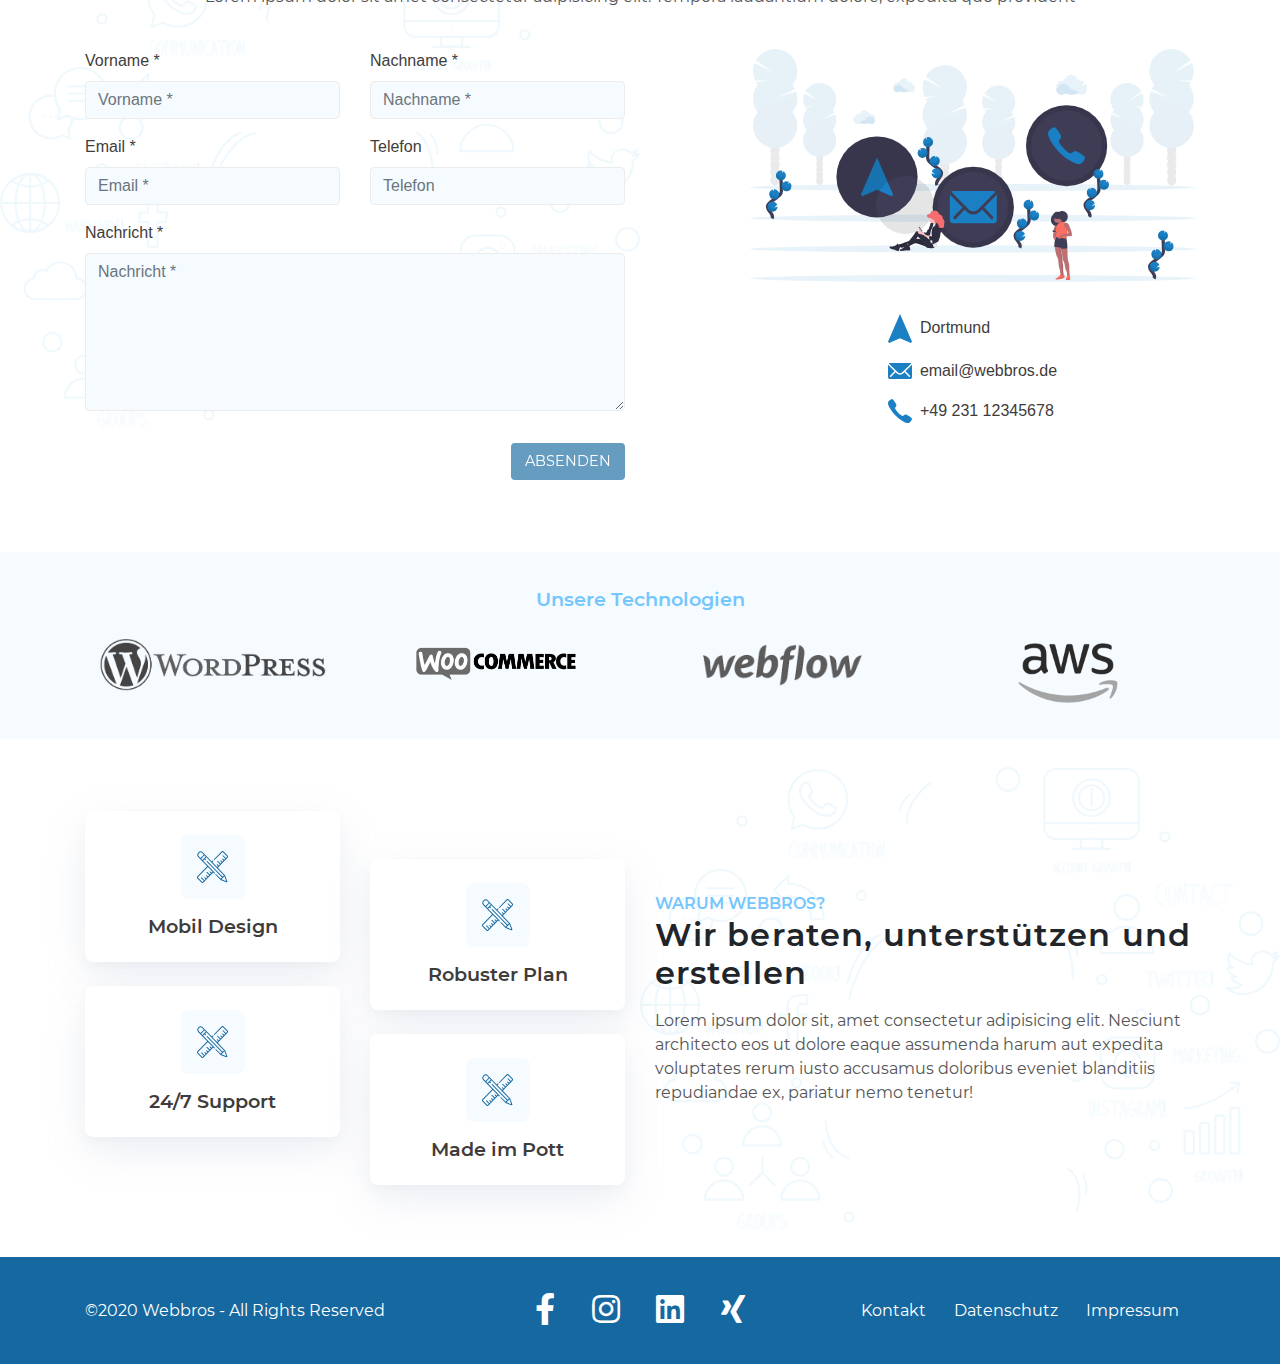
==== commit 4275d757: "uberuns.html + leistungen.html" ====
--- a/index.html
+++ b/index.html
@@ -299,131 +299,6 @@
       </section>
       <!-- ABOUT US SECTION END -->
 
-      <!-- ROADMAP -->
-      <section id="roadmap" class="padding bg-right">
-        <div class="container roadmap">
-          <div class="row">
-            <div class="col-12 text-center">
-              <div class="heading">
-                <span>STRATEGIE</span>
-                <h2>Die Webbros Roadmap</h2>
-              </div>
-              <p>
-                Lorem ipsum dolor sit amet consectetur adipisicing elit. Tempora
-                laudantium dolore, expedita quo provident
-              </p>
-            </div>
-          </div>
-          <div class="row">
-            <div class="col-12 grid">
-              <div class="d-flex justify-content-center roadmap-line">
-                <div class="line">
-                  <span class="dot"></span>
-                </div>
-              </div>
-              <div class="roadmap-content">
-                <div class="d-flex align-items-center">
-                  <h2>01</h2>
-                  <h3>Strategie</h3>
-                </div>
-                <p>
-                  Lorem ipsum dolor sit amet consectetur adipisicing elit. Totam
-                  possimus laboriosam obcaecati, voluptatibus odio ullam
-                  mollitia iure est porro explicabo quod velit eligendi natus.
-                </p>
-              </div>
-              <div class="roadmap-img">
-                <img
-                  src="img/illustration-3.svg"
-                  alt="illustration"
-                  class="img-fluid"
-                />
-              </div>
-            </div>
-            <div class="col-12 grid">
-              <div class="d-flex justify-content-center roadmap-line">
-                <div class="line">
-                  <span class="dot"></span>
-                </div>
-              </div>
-              <div class="roadmap-content">
-                <div class="d-flex align-items-center">
-                  <h2>02</h2>
-                  <h3>Design</h3>
-                </div>
-                <p>
-                  Lorem ipsum dolor sit amet consectetur adipisicing elit. Totam
-                  possimus laboriosam obcaecati, voluptatibus odio ullam
-                  mollitia iure est porro explicabo quod velit eligendi natus.
-                </p>
-              </div>
-              <div class="roadmap-img">
-                <img
-                  src="img/illustration-4.svg"
-                  alt="illustration"
-                  class="img-fluid"
-                />
-              </div>
-            </div>
-            <div class="col-12 grid">
-              <div class="d-flex justify-content-center roadmap-line">
-                <div class="line">
-                  <span class="dot"></span>
-                </div>
-              </div>
-              <div class="roadmap-content">
-                <div class="d-flex align-items-center">
-                  <h2>03</h2>
-                  <h3>Code</h3>
-                </div>
-                <p>
-                  Lorem ipsum dolor sit amet consectetur adipisicing elit. Totam
-                  possimus laboriosam obcaecati, voluptatibus odio ullam
-                  mollitia iure est porro explicabo quod velit eligendi natus.
-                </p>
-              </div>
-              <div class="roadmap-img">
-                <img
-                  src="img/illustration-5.svg"
-                  alt="illustration"
-                  class="img-fluid"
-                />
-              </div>
-            </div>
-            <div class="col-12 grid">
-              <div class="d-flex justify-content-center roadmap-line">
-                <div class="line">
-                  <span class="dot"></span>
-                </div>
-              </div>
-              <div class="roadmap-content">
-                <div class="d-flex align-items-center">
-                  <h2>04</h2>
-                  <h3>Support</h3>
-                </div>
-                <p>
-                  Lorem ipsum dolor sit amet consectetur adipisicing elit. Totam
-                  possimus laboriosam obcaecati, voluptatibus odio ullam
-                  mollitia iure est porro explicabo quod velit eligendi natus.
-                </p>
-              </div>
-              <div class="roadmap-img">
-                <img
-                  src="img/illustration-6.svg"
-                  alt="illustration"
-                  class="img-fluid"
-                />
-              </div>
-            </div>
-
-            <div class="col-12 text-center">
-              <a class="btn btn-primary" href="#">Jetzt anfragen</a>
-            </div>
-          </div>
-        </div>
-      </section>
-      <!-- ROADMAP END -->
-
       <!-- PORTFOLIO-->
       <section id="portfolio" class="padding bg-right">
         <div class="container projects-container">
--- a/style.css
+++ b/style.css
@@ -295,6 +295,21 @@
   width: 100%;
 }
 
+.page header .header-breadcrumb span {
+  color: #3f3c3c;
+  margin: 0 0.5rem;
+}
+
+.page header .header-breadcrumb a {
+  font-family: "Montserrat Regular", sans-serif;
+  color: #3f3c3c;
+}
+
+.page header .header-breadcrumb .breadcrumb-active {
+  color: #46b3e6;
+  font-family: "Montserrat Semibold", sans-serif;
+}
+
 footer {
   background: #1668a0;
 }
@@ -500,7 +515,7 @@
 /*  03. ROADMAP
 /*----------------------------------------*/
 #roadmap {
-  display: none;
+  background: #f5fbff;
 }
 
 #roadmap .roadmap .line {
@@ -764,7 +779,7 @@
 }
 
 /*----------------------------------------*/
-/*  06. Stat Section Style
+/*  06. Technologies
 /*----------------------------------------*/
 #technologies {
   background: #f5fbff;
@@ -776,6 +791,7 @@
 
 #technologies .container .col-12 h4 {
   margin-bottom: 0;
+  color: #75c6fd;
 }
 
 #technologies .container .col-sm-12 {
@@ -804,13 +820,13 @@
 
 @media screen and (min-width: 992px) {
   #technologies .container .icon img {
+    -webkit-filter: grayscale(100%);
+            filter: grayscale(100%);
+    cursor: pointer;
+  }
+  #technologies .container .icon img:hover {
     -webkit-filter: grayscale(0);
             filter: grayscale(0);
-    cursor: pointer;
-  }
-  #technologies .container .icon img:hover {
-    -webkit-filter: grayscale(100%);
-            filter: grayscale(100%);
     cursor: default;
   }
 }
@@ -963,6 +979,11 @@
   width: 100%;
   z-index: 7;
   height: 4.5em;
+  -webkit-transition: all 0.4s ease;
+  transition: all 0.4s ease;
+}
+
+nav .logo {
   -webkit-transition: all 0.4s ease;
   transition: all 0.4s ease;
 }
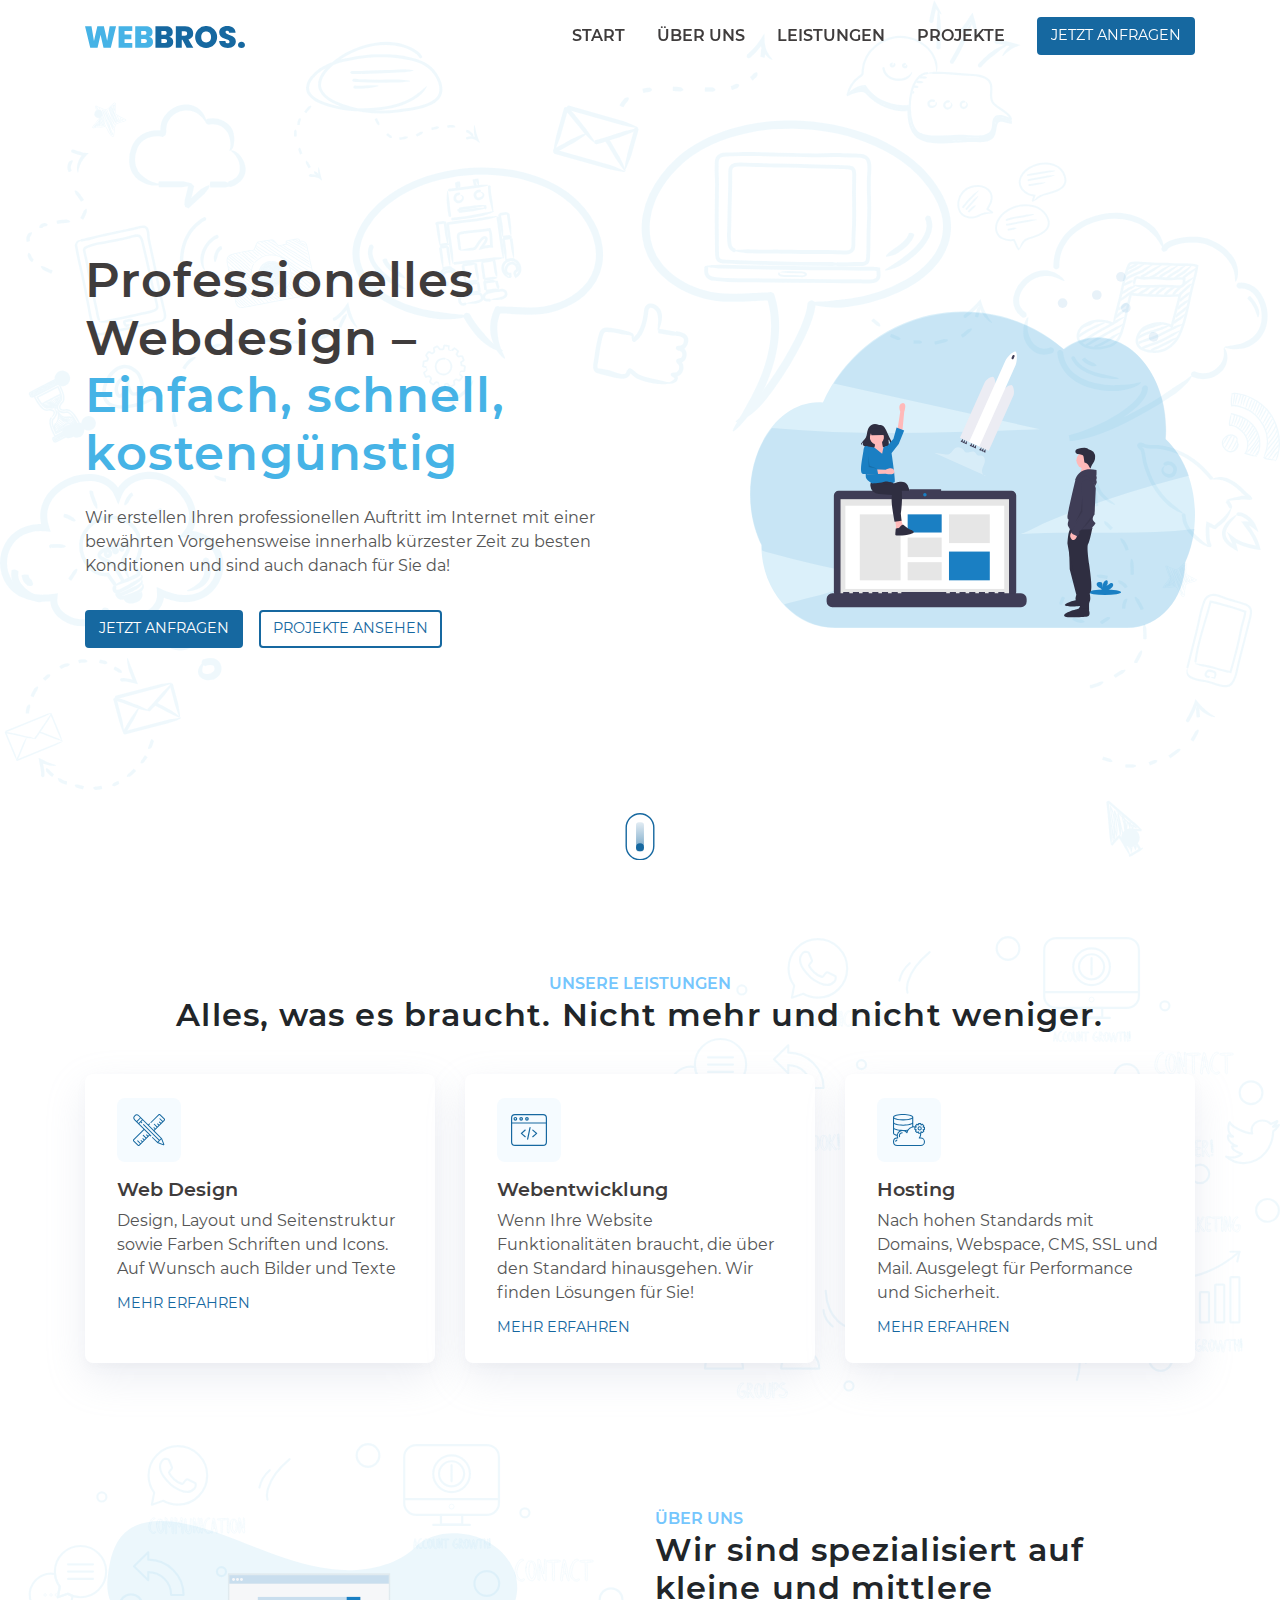
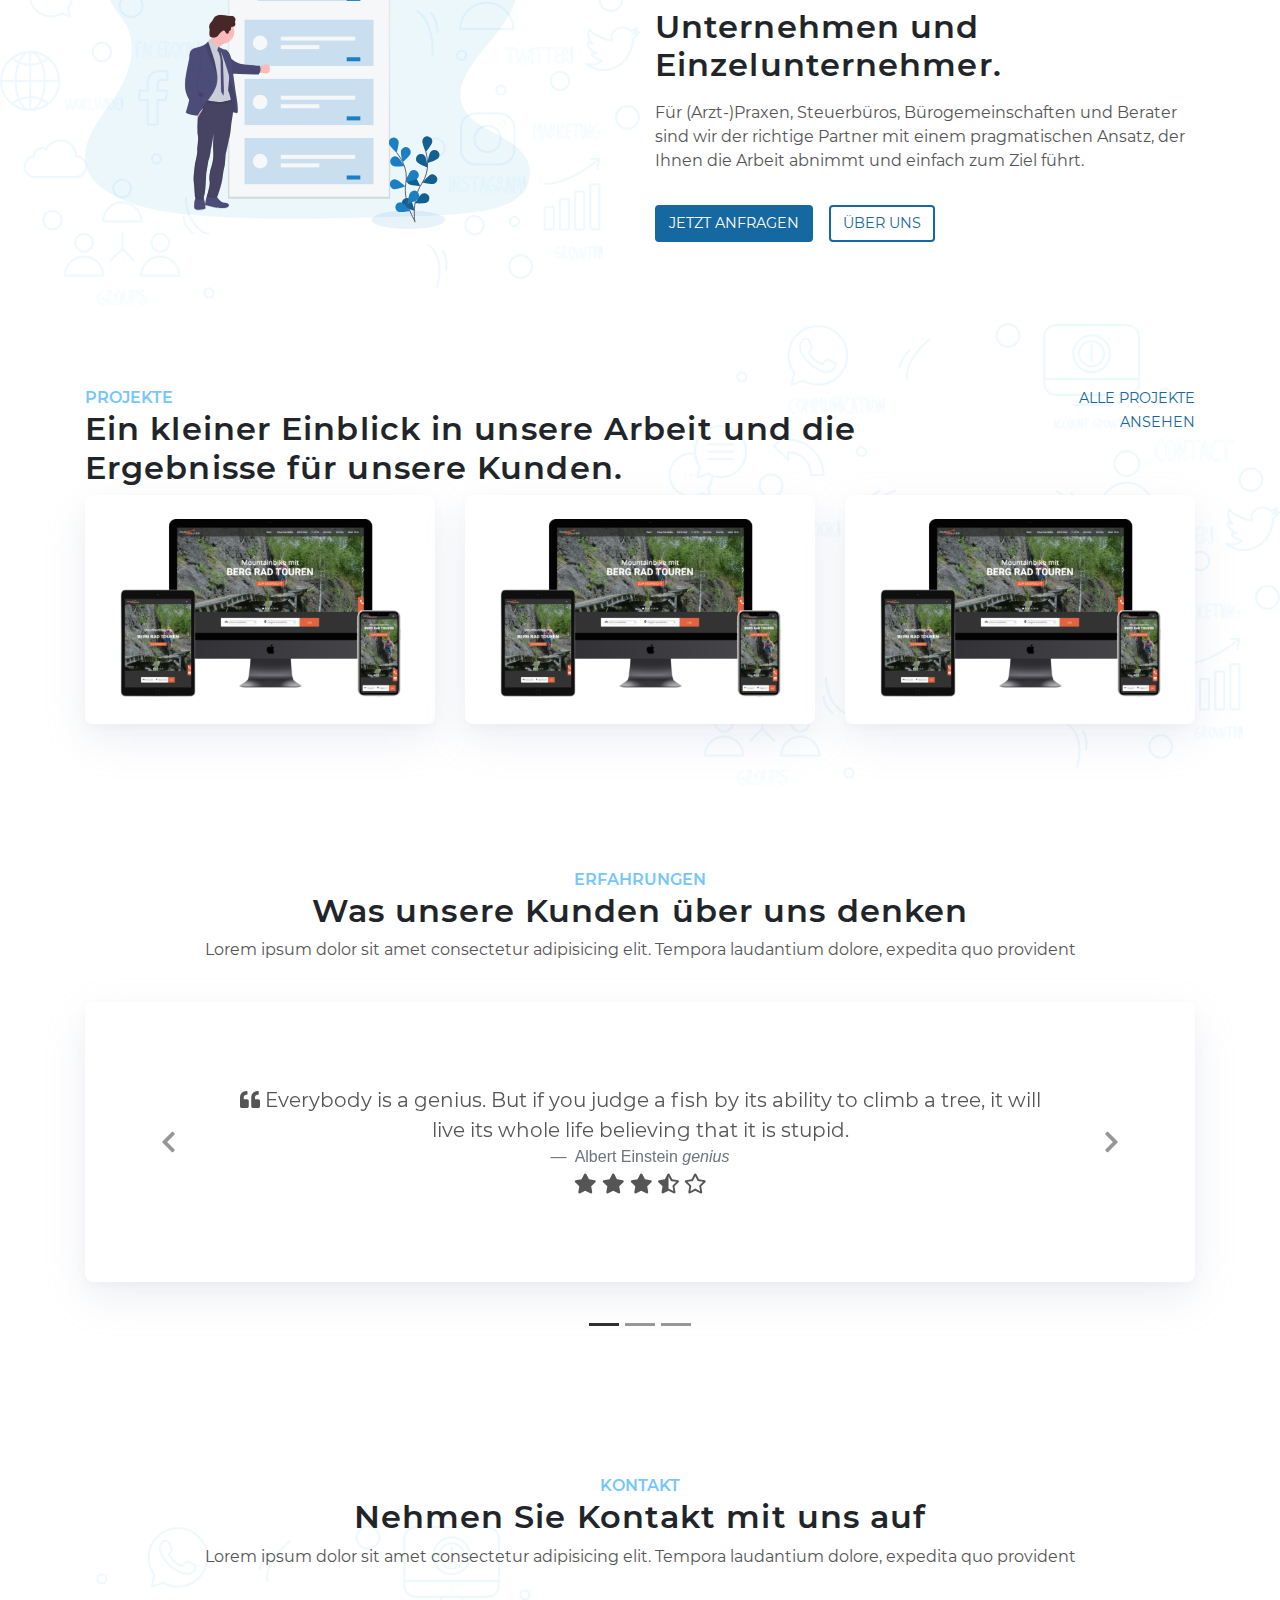
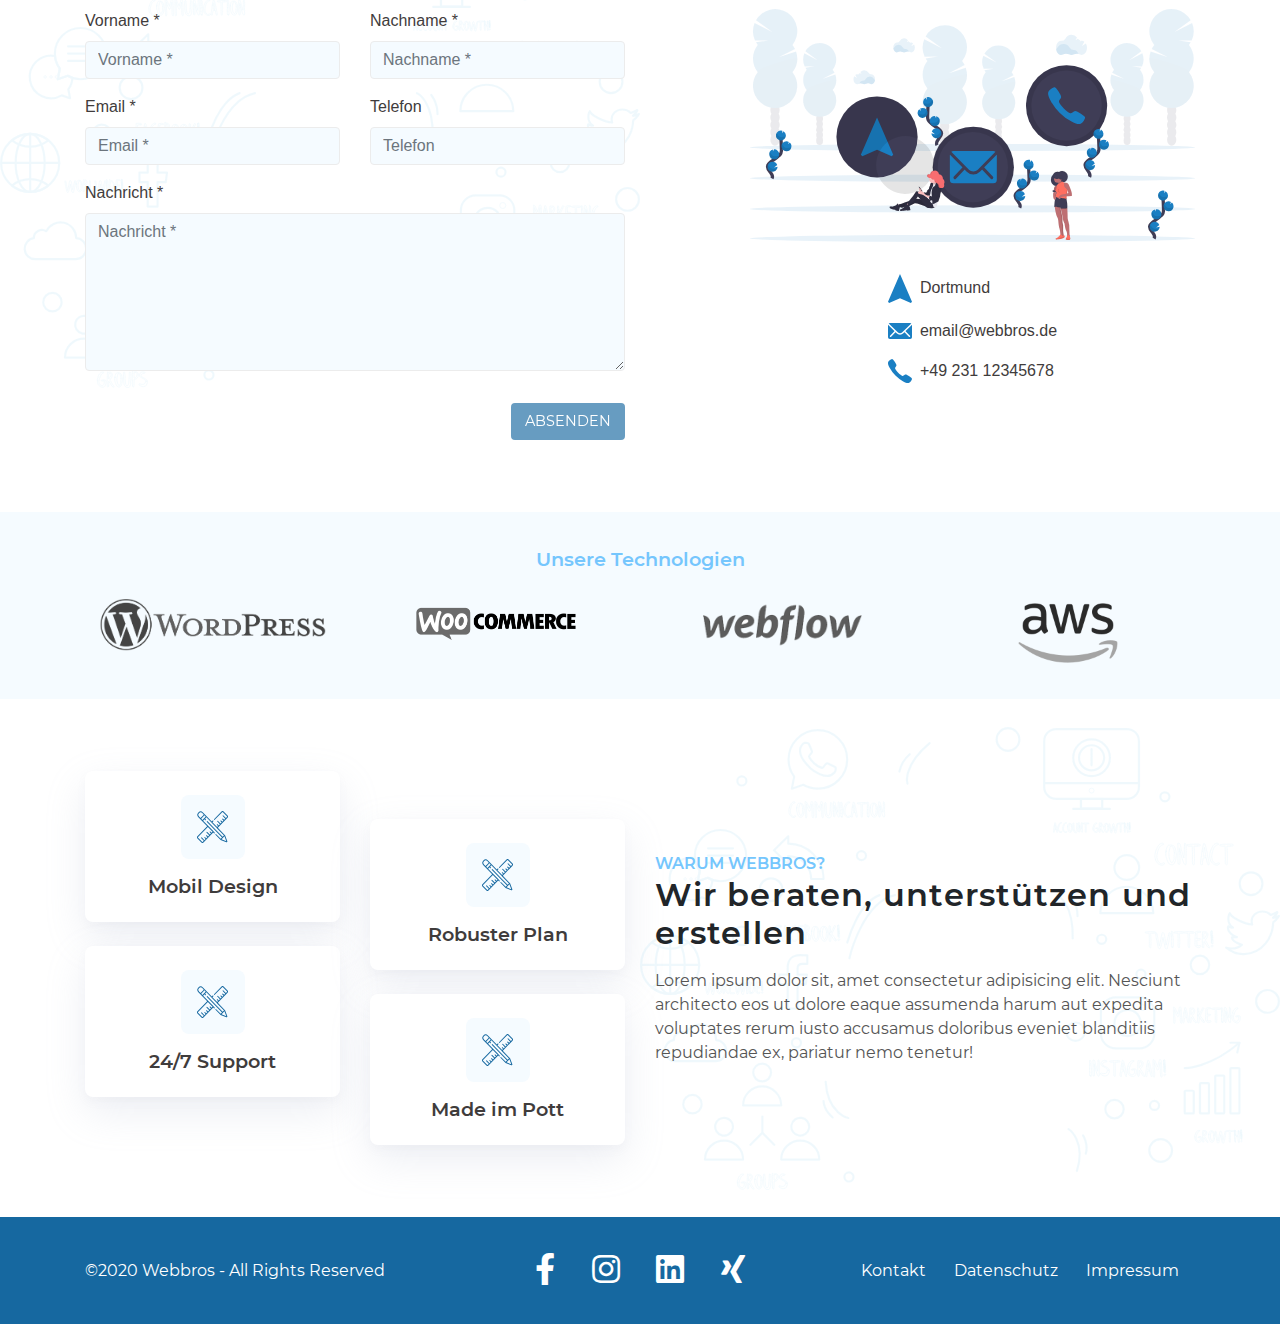
==== commit 37f6eec3: "kontakt.html" ====
--- a/index.html
+++ b/index.html
@@ -83,8 +83,12 @@
                   besten Konditionen und sind auch danach für Sie da!
                 </p>
                 <div class="btn-container d-flex">
-                  <a href="" class="btn btn-primary">Jetzt anfragen</a>
-                  <a href="" class="btn btn-secondary">Projekte ansehen</a>
+                  <a href="kontakt.html" class="btn btn-primary"
+                    >Jetzt anfragen</a
+                  >
+                  <a href="projekte.html" class="btn btn-secondary"
+                    >Projekte ansehen</a
+                  >
                 </div>
               </div>
             </div>
--- a/style.css
+++ b/style.css
@@ -23,6 +23,16 @@
 @media screen and (min-width: 992px) {
   .padding-2 {
     padding: 2.25rem 0;
+  }
+}
+
+.padding-3 {
+  padding: 1.5rem 0 3rem 0;
+}
+
+@media screen and (min-width: 992px) {
+  .padding-3 {
+    padding: 2.25rem 0 4.5rem 0;
   }
 }
 
@@ -64,6 +74,10 @@
 
 h4 {
   font-size: 1.2em;
+}
+
+h6 {
+  font-size: 0.9em;
 }
 
 .heading {
@@ -602,16 +616,16 @@
 /*----------------------------------------*/
 /*  04. PORTFOLIO
 /*----------------------------------------*/
-#portfolio .projects-container .col-lg-4 {
+#portfolio .projects-container .col-sm-12 {
   margin-bottom: 1.5rem;
 }
 
-#portfolio .projects-container .col-lg-4:last-child {
+#portfolio .projects-container .col-sm-12:last-child {
   margin-bottom: 0;
 }
 
 @media screen and (min-width: 992px) {
-  #portfolio .projects-container .col-lg-4 {
+  #portfolio .projects-container .col-sm-12 {
     margin-bottom: 0;
   }
 }
@@ -740,7 +754,6 @@
 /*----------------------------------------*/
 #testimonials {
   padding: 3rem 0 6rem 0;
-  background: #f5fbff;
 }
 
 @media screen and (min-width: 992px) {
@@ -763,6 +776,10 @@
 #testimonials .testimonials-container .carousel-item .blockquote {
   margin-bottom: 0;
   width: 100%;
+}
+
+#testimonials #testimonials {
+  background: #fff !important;
 }
 
 #testimonials .carousel-control .carousel-indicators {
@@ -974,6 +991,50 @@
   margin-right: 0.5rem;
 }
 
+/*----------------------------------------*/
+/*  09. PRICING
+/*----------------------------------------*/
+#pricing .card {
+  border: none;
+  border-radius: 1rem;
+  -webkit-transition: all 0.2s;
+  transition: all 0.2s;
+  -webkit-box-shadow: 0 5px 10px rgba(154, 160, 185, 0.05), 0 15px 40px rgba(166, 173, 201, 0.2);
+          box-shadow: 0 5px 10px rgba(154, 160, 185, 0.05), 0 15px 40px rgba(166, 173, 201, 0.2);
+}
+
+@media screen and (min-width: 992px) {
+  #pricing .card:hover {
+    margin-top: -0.25rem;
+    margin-bottom: 0.25rem;
+    -webkit-box-shadow: 0 0.5rem 1rem 0 rgba(0, 0, 0, 0.3);
+            box-shadow: 0 0.5rem 1rem 0 rgba(0, 0, 0, 0.3);
+  }
+}
+
+#pricing .card .card-price {
+  margin: 0;
+}
+
+#pricing .card .card-price ul li {
+  margin-bottom: 1rem;
+}
+
+#pricing .card .text-muted {
+  opacity: 0.7;
+}
+
+#pricing hr {
+  margin: 1.5rem 0;
+}
+
+/*----------------------------------------*/
+/*  10. BANNER
+/*----------------------------------------*/
+#banner {
+  background: #f5fbff;
+}
+
 nav {
   position: fixed;
   width: 100%;
@@ -1010,10 +1071,22 @@
   transition: all 0.4s ease;
 }
 
+@media screen and (min-width: 992px) {
+  nav .overlay {
+    display: none;
+  }
+}
+
 nav .overlay-visible {
   display: block;
   -webkit-transition: all 0.4s ease;
   transition: all 0.4s ease;
+}
+
+@media screen and (min-width: 992px) {
+  nav .overlay-visible {
+    display: none;
+  }
 }
 
 nav .nav-header {
@@ -1136,7 +1209,7 @@
 }
 
 nav #menu-btn span {
-  background: grey;
+  background: #3f3c3c;
   width: 32px;
   height: 4px;
   margin-bottom: 0.25em;
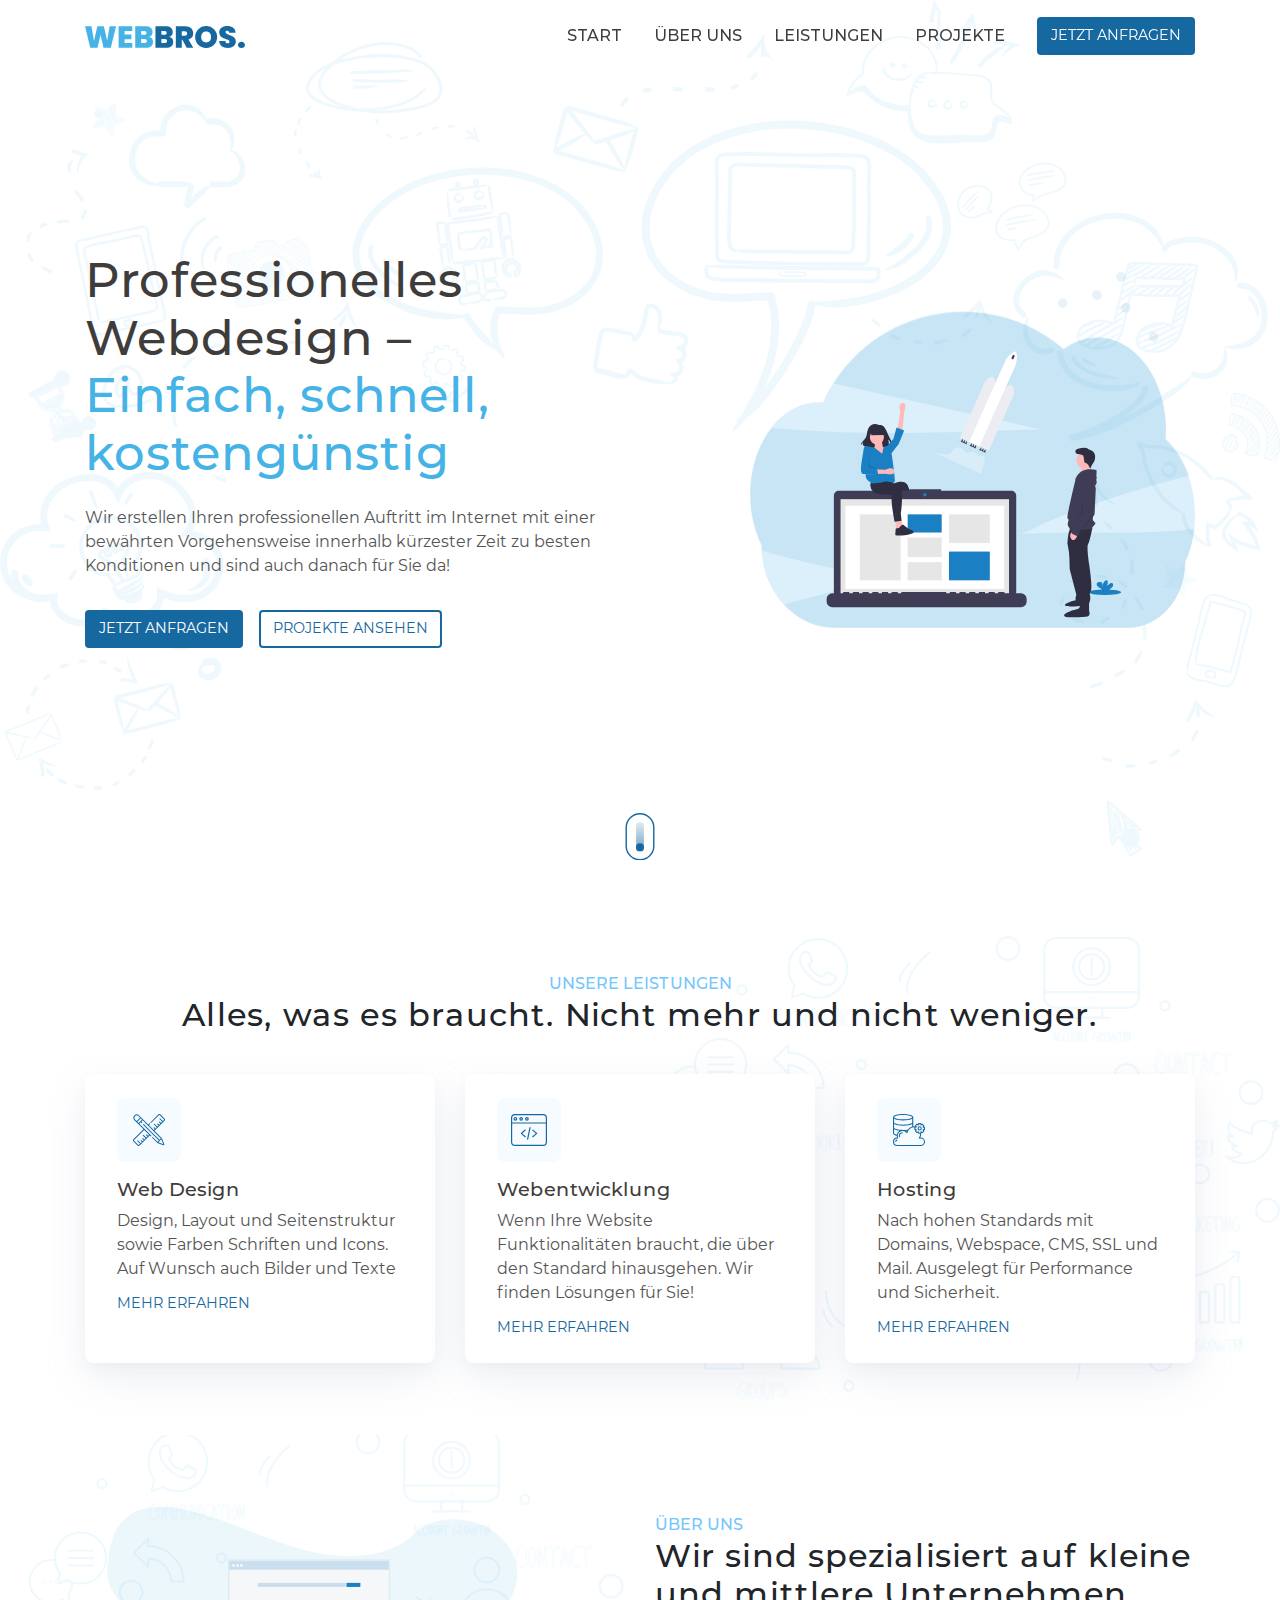
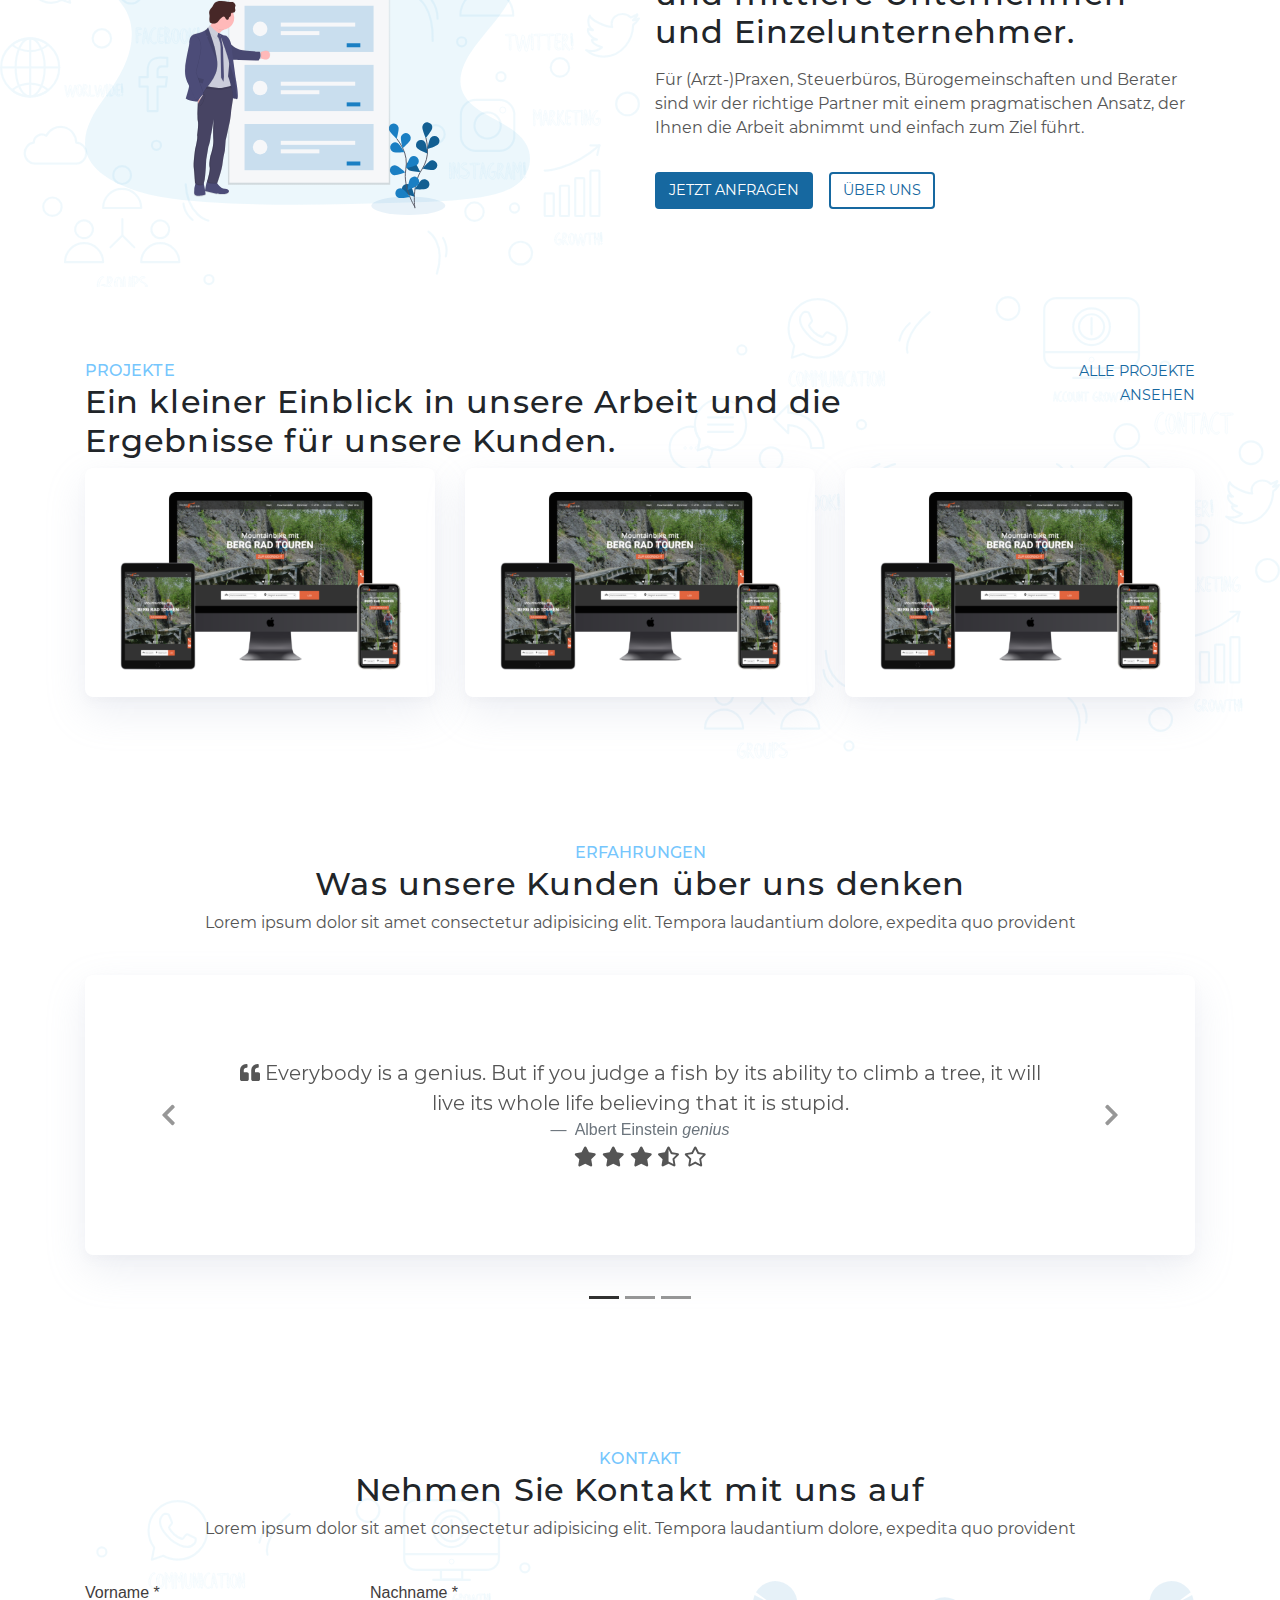
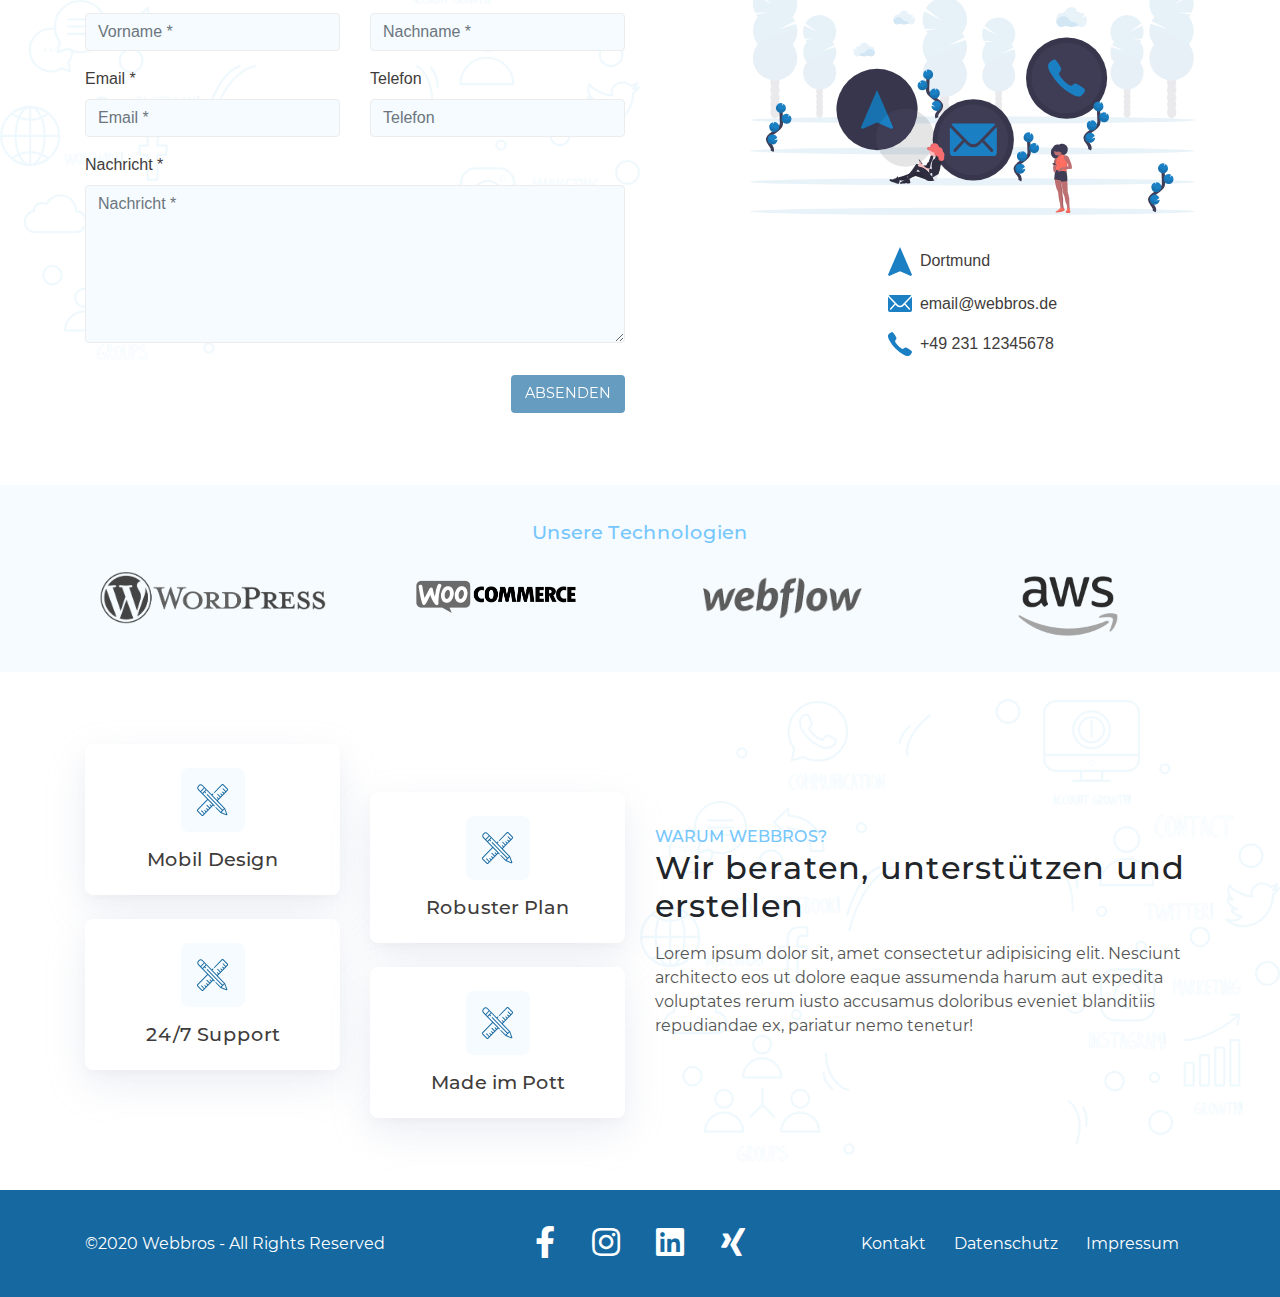
==== commit f4a52bdc: "pre-loader" ====
--- a/index.html
+++ b/index.html
@@ -14,6 +14,17 @@
     <link rel="stylesheet" type="text/css" href="style.css" />
   </head>
   <body id="home">
+    <!-- Start Pre-loader -->
+    <div class="pre-loader-wrap">
+      <div class="pre-loader triangle">
+        <svg viewBox="0 0 86 80">
+          <polygon points="43 8 79 72 7 72"></polygon>
+        </svg>
+        <span>Lädt...</span>
+      </div>
+    </div>
+    <!-- End Pre-loader -->
+
     <!-- NAVBAR -->
     <nav id="nav" class="d-flex align-items-center justify-content-between">
       <div class="overlay"></div>
@@ -833,7 +844,12 @@
     <!-- FOOTER END -->
 
     <!-- SCROLL UP BTN -->
-    <a class="scroll-link top-link" href="#home"> UP </a>
+    <a
+      class="scroll-link top-link d-flex align-items-center justify-content-center"
+      href="#home"
+    >
+      <i class="fas fa-caret-up"></i>
+    </a>
     <!-- SCROLL UP BTN END -->
 
     <script src="js/jquery.js"></script>
--- a/style.css
+++ b/style.css
@@ -37,7 +37,7 @@
 }
 
 h1 {
-  font-family: "Montserrat Semibold", sans-serif;
+  font-family: "Montserrat Medium", sans-serif;
   color: #3f3c3c;
   letter-spacing: 1px;
   font-size: 2.3em;
@@ -51,7 +51,7 @@
 }
 
 h2 {
-  font-family: "Montserrat Semibold", sans-serif;
+  font-family: "Montserrat Medium", sans-serif;
   letter-spacing: 1.1px;
 }
 
@@ -59,7 +59,7 @@
 h4,
 h5,
 h6 {
-  font-family: "Montserrat Semibold", sans-serif;
+  font-family: "Montserrat Medium", sans-serif;
   color: #3f3c3c;
 }
 
@@ -91,7 +91,7 @@
 }
 
 .heading span {
-  font-family: "Montserrat Semibold", sans-serif;
+  font-family: "Montserrat Medium", sans-serif;
   text-transform: uppercase;
   color: #75c6fd;
   margin-bottom: 1rem;
@@ -217,6 +217,258 @@
   font-family: "Montserrat Regular", sans-serif;
 }
 
+/*----------------------------------------*/
+/*  3. Pre-loader
+/*----------------------------------------*/
+.pre-loader-wrap {
+  background-color: #fff;
+  z-index: 9999;
+  position: fixed;
+  height: 100%;
+  width: 100%;
+  left: 0;
+  top: 0;
+}
+
+.pre-loader {
+  --path: #1668a0;
+  --dot: #2f3545;
+  --duration: 3s;
+  width: 44px;
+  height: 44px;
+  position: relative;
+}
+
+.pre-loader:before {
+  content: "";
+  width: 6px;
+  height: 6px;
+  border-radius: 50%;
+  position: absolute;
+  display: block;
+  background: var(--dot);
+  top: 37px;
+  left: 19px;
+  -webkit-transform: translate(-18px, -18px);
+  transform: translate(-18px, -18px);
+  -webkit-animation: dotRect var(--duration) cubic-bezier(0.785, 0.135, 0.15, 0.86) infinite;
+  animation: dotRect var(--duration) cubic-bezier(0.785, 0.135, 0.15, 0.86) infinite;
+}
+
+.pre-loader span {
+  display: block;
+  margin-top: 10px;
+}
+
+.pre-loader svg {
+  display: block;
+  width: 100%;
+  height: 100%;
+}
+
+.pre-loader svg rect,
+.pre-loader svg polygon,
+.pre-loader svg circle {
+  fill: none;
+  stroke: var(--path);
+  stroke-width: 10px;
+  stroke-linejoin: round;
+  stroke-linecap: round;
+}
+
+.pre-loader svg polygon {
+  stroke-dasharray: 145 76 145 76;
+  stroke-dashoffset: 0;
+  -webkit-animation: pathTriangle var(--duration) cubic-bezier(0.785, 0.135, 0.15, 0.86) infinite;
+  animation: pathTriangle var(--duration) cubic-bezier(0.785, 0.135, 0.15, 0.86) infinite;
+}
+
+.pre-loader svg rect {
+  stroke-dasharray: 192 64 192 64;
+  stroke-dashoffset: 0;
+  -webkit-animation: pathRect 3s cubic-bezier(0.785, 0.135, 0.15, 0.86) infinite;
+  animation: pathRect 3s cubic-bezier(0.785, 0.135, 0.15, 0.86) infinite;
+}
+
+.pre-loader svg circle {
+  stroke-dasharray: 150 50 150 50;
+  stroke-dashoffset: 75;
+  -webkit-animation: pathCircle var(--duration) cubic-bezier(0.785, 0.135, 0.15, 0.86) infinite;
+  animation: pathCircle var(--duration) cubic-bezier(0.785, 0.135, 0.15, 0.86) infinite;
+}
+
+.pre-loader.triangle {
+  width: 48px;
+}
+
+.pre-loader.triangle:before {
+  left: 21px;
+  -webkit-transform: translate(-10px, -18px);
+  transform: translate(-10px, -18px);
+  -webkit-animation: dotTriangle var(--duration) cubic-bezier(0.785, 0.135, 0.15, 0.86) infinite;
+  animation: dotTriangle var(--duration) cubic-bezier(0.785, 0.135, 0.15, 0.86) infinite;
+}
+
+@-webkit-keyframes pathTriangle {
+  33% {
+    stroke-dashoffset: 74;
+  }
+  66% {
+    stroke-dashoffset: 147;
+  }
+  100% {
+    stroke-dashoffset: 221;
+  }
+}
+
+@keyframes pathTriangle {
+  33% {
+    stroke-dashoffset: 74;
+  }
+  66% {
+    stroke-dashoffset: 147;
+  }
+  100% {
+    stroke-dashoffset: 221;
+  }
+}
+
+@-webkit-keyframes dotTriangle {
+  33% {
+    -webkit-transform: translate(0, 0);
+    transform: translate(0, 0);
+  }
+  66% {
+    -webkit-transform: translate(10px, -18px);
+    transform: translate(10px, -18px);
+  }
+  100% {
+    -webkit-transform: translate(-10px, -18px);
+    transform: translate(-10px, -18px);
+  }
+}
+
+@keyframes dotTriangle {
+  33% {
+    -webkit-transform: translate(0, 0);
+    transform: translate(0, 0);
+  }
+  66% {
+    -webkit-transform: translate(10px, -18px);
+    transform: translate(10px, -18px);
+  }
+  100% {
+    -webkit-transform: translate(-10px, -18px);
+    transform: translate(-10px, -18px);
+  }
+}
+
+@-webkit-keyframes pathRect {
+  25% {
+    stroke-dashoffset: 64;
+  }
+  50% {
+    stroke-dashoffset: 128;
+  }
+  75% {
+    stroke-dashoffset: 192;
+  }
+  100% {
+    stroke-dashoffset: 256;
+  }
+}
+
+@keyframes pathRect {
+  25% {
+    stroke-dashoffset: 64;
+  }
+  50% {
+    stroke-dashoffset: 128;
+  }
+  75% {
+    stroke-dashoffset: 192;
+  }
+  100% {
+    stroke-dashoffset: 256;
+  }
+}
+
+@-webkit-keyframes dotRect {
+  25% {
+    -webkit-transform: translate(0, 0);
+    transform: translate(0, 0);
+  }
+  50% {
+    -webkit-transform: translate(18px, -18px);
+    transform: translate(18px, -18px);
+  }
+  75% {
+    -webkit-transform: translate(0, -36px);
+    transform: translate(0, -36px);
+  }
+  100% {
+    -webkit-transform: translate(-18px, -18px);
+    transform: translate(-18px, -18px);
+  }
+}
+
+@keyframes dotRect {
+  25% {
+    -webkit-transform: translate(0, 0);
+    transform: translate(0, 0);
+  }
+  50% {
+    -webkit-transform: translate(18px, -18px);
+    transform: translate(18px, -18px);
+  }
+  75% {
+    -webkit-transform: translate(0, -36px);
+    transform: translate(0, -36px);
+  }
+  100% {
+    -webkit-transform: translate(-18px, -18px);
+    transform: translate(-18px, -18px);
+  }
+}
+
+@-webkit-keyframes pathCircle {
+  25% {
+    stroke-dashoffset: 125;
+  }
+  50% {
+    stroke-dashoffset: 175;
+  }
+  75% {
+    stroke-dashoffset: 225;
+  }
+  100% {
+    stroke-dashoffset: 275;
+  }
+}
+
+@keyframes pathCircle {
+  25% {
+    stroke-dashoffset: 125;
+  }
+  50% {
+    stroke-dashoffset: 175;
+  }
+  75% {
+    stroke-dashoffset: 225;
+  }
+  100% {
+    stroke-dashoffset: 275;
+  }
+}
+
+.pre-loader {
+  position: absolute;
+  left: 50%;
+  top: 50%;
+  -webkit-transform: translate(-50%, -50%);
+  transform: translate(-50%, -50%);
+}
+
 /* MONTSERRAT */
 @font-face {
   font-family: "Montserrat Bold";
@@ -1169,7 +1421,7 @@
 }
 
 nav .links-container ul li a {
-  font-family: "Montserrat Semibold", sans-serif;
+  font-family: "Montserrat Medium", sans-serif;
   text-transform: uppercase;
   color: #3f3c3c;
   font-size: 1.6em;
@@ -1277,15 +1529,18 @@
   right: 3rem;
   width: 2rem;
   height: 2rem;
-  display: -ms-grid;
-  display: grid;
+  background: #1668a0;
   place-items: center;
-  border-radius: var(--radius);
-  color: var(--clr-white);
-  -webkit-animation: bounce 2s ease-in-out infinite;
-          animation: bounce 2s ease-in-out infinite;
+  border-radius: 8px;
+  -webkit-animation: bounce 3s ease-in-out infinite;
+          animation: bounce 3s ease-in-out infinite;
   visibility: hidden;
   z-index: -100;
+}
+
+.top-link i {
+  color: #fff;
+  font-size: 1.2em;
 }
 
 .show-link {
@@ -1299,8 +1554,8 @@
             transform: scale(1);
   }
   50% {
-    -webkit-transform: scale(1.5);
-            transform: scale(1.5);
+    -webkit-transform: scale(1.3);
+            transform: scale(1.3);
   }
   100% {
     -webkit-transform: scale(1);
@@ -1314,8 +1569,8 @@
             transform: scale(1);
   }
   50% {
-    -webkit-transform: scale(1.5);
-            transform: scale(1.5);
+    -webkit-transform: scale(1.3);
+            transform: scale(1.3);
   }
   100% {
     -webkit-transform: scale(1);
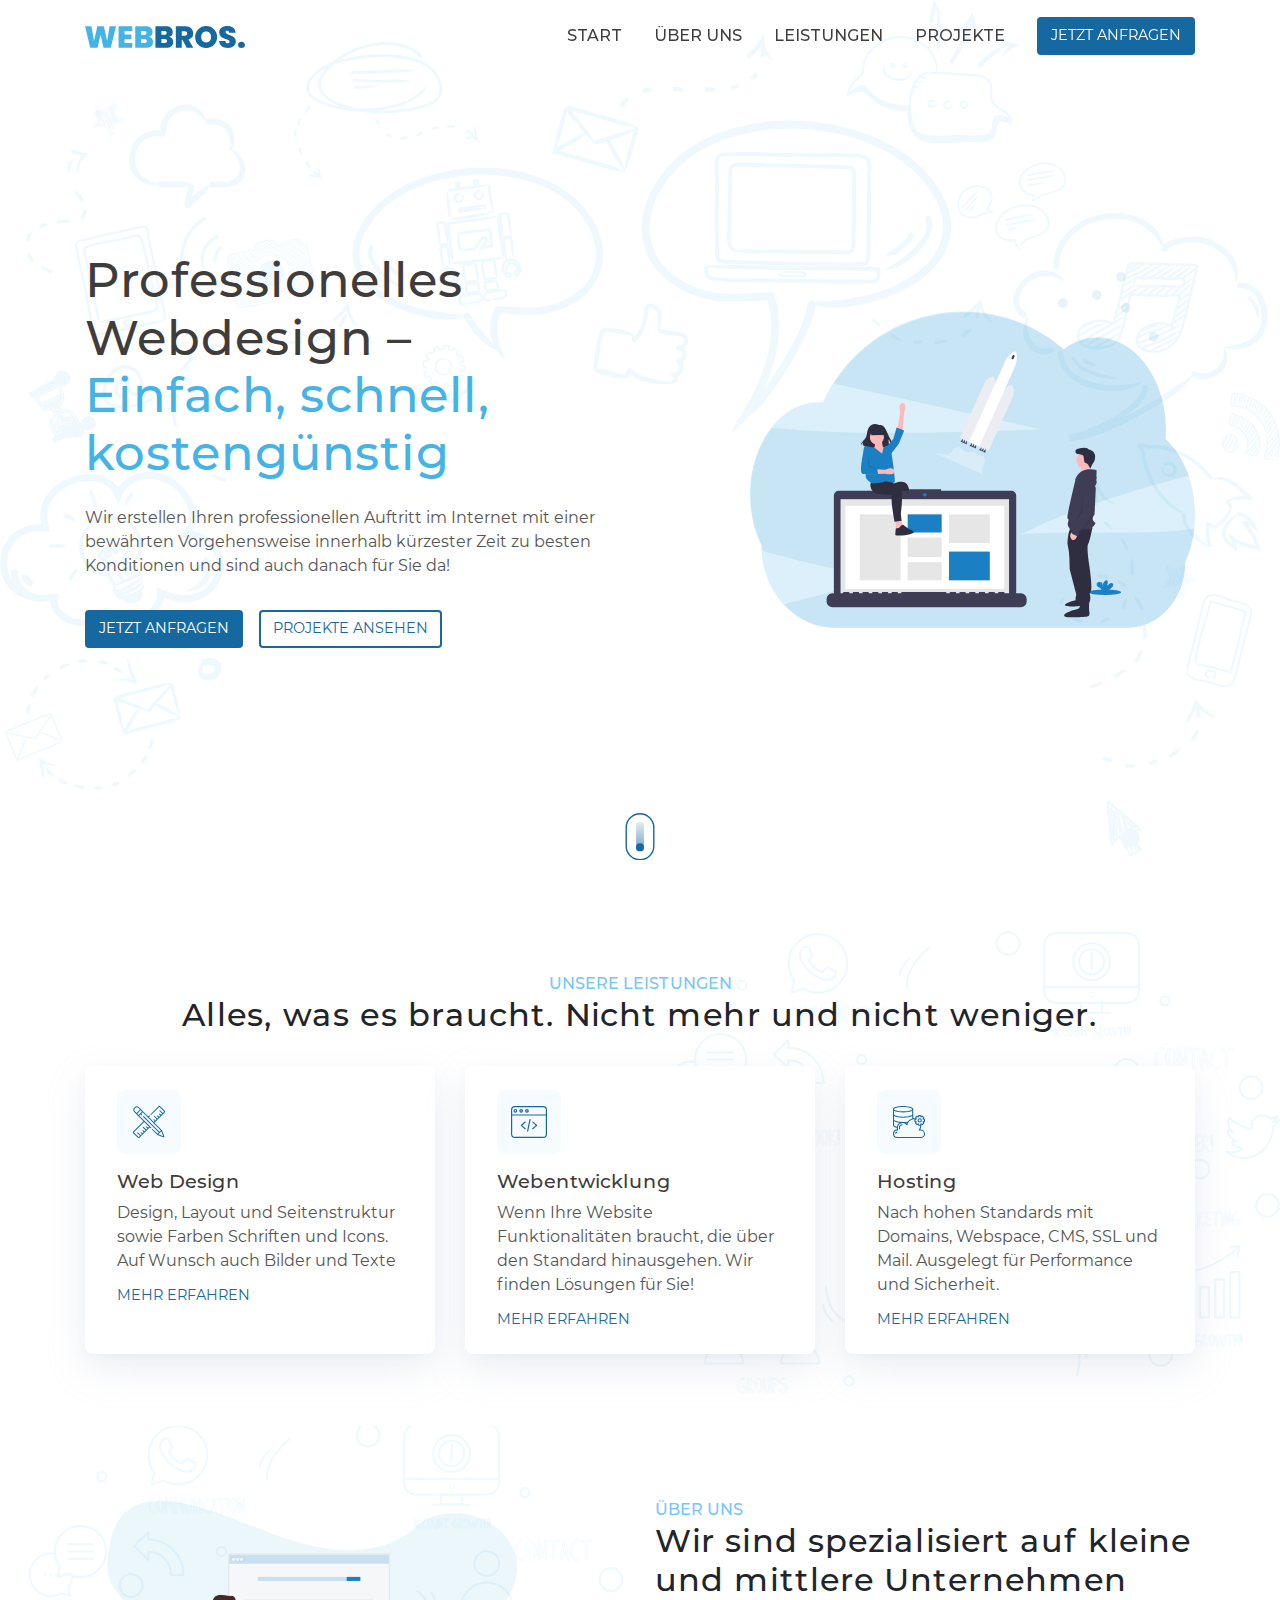
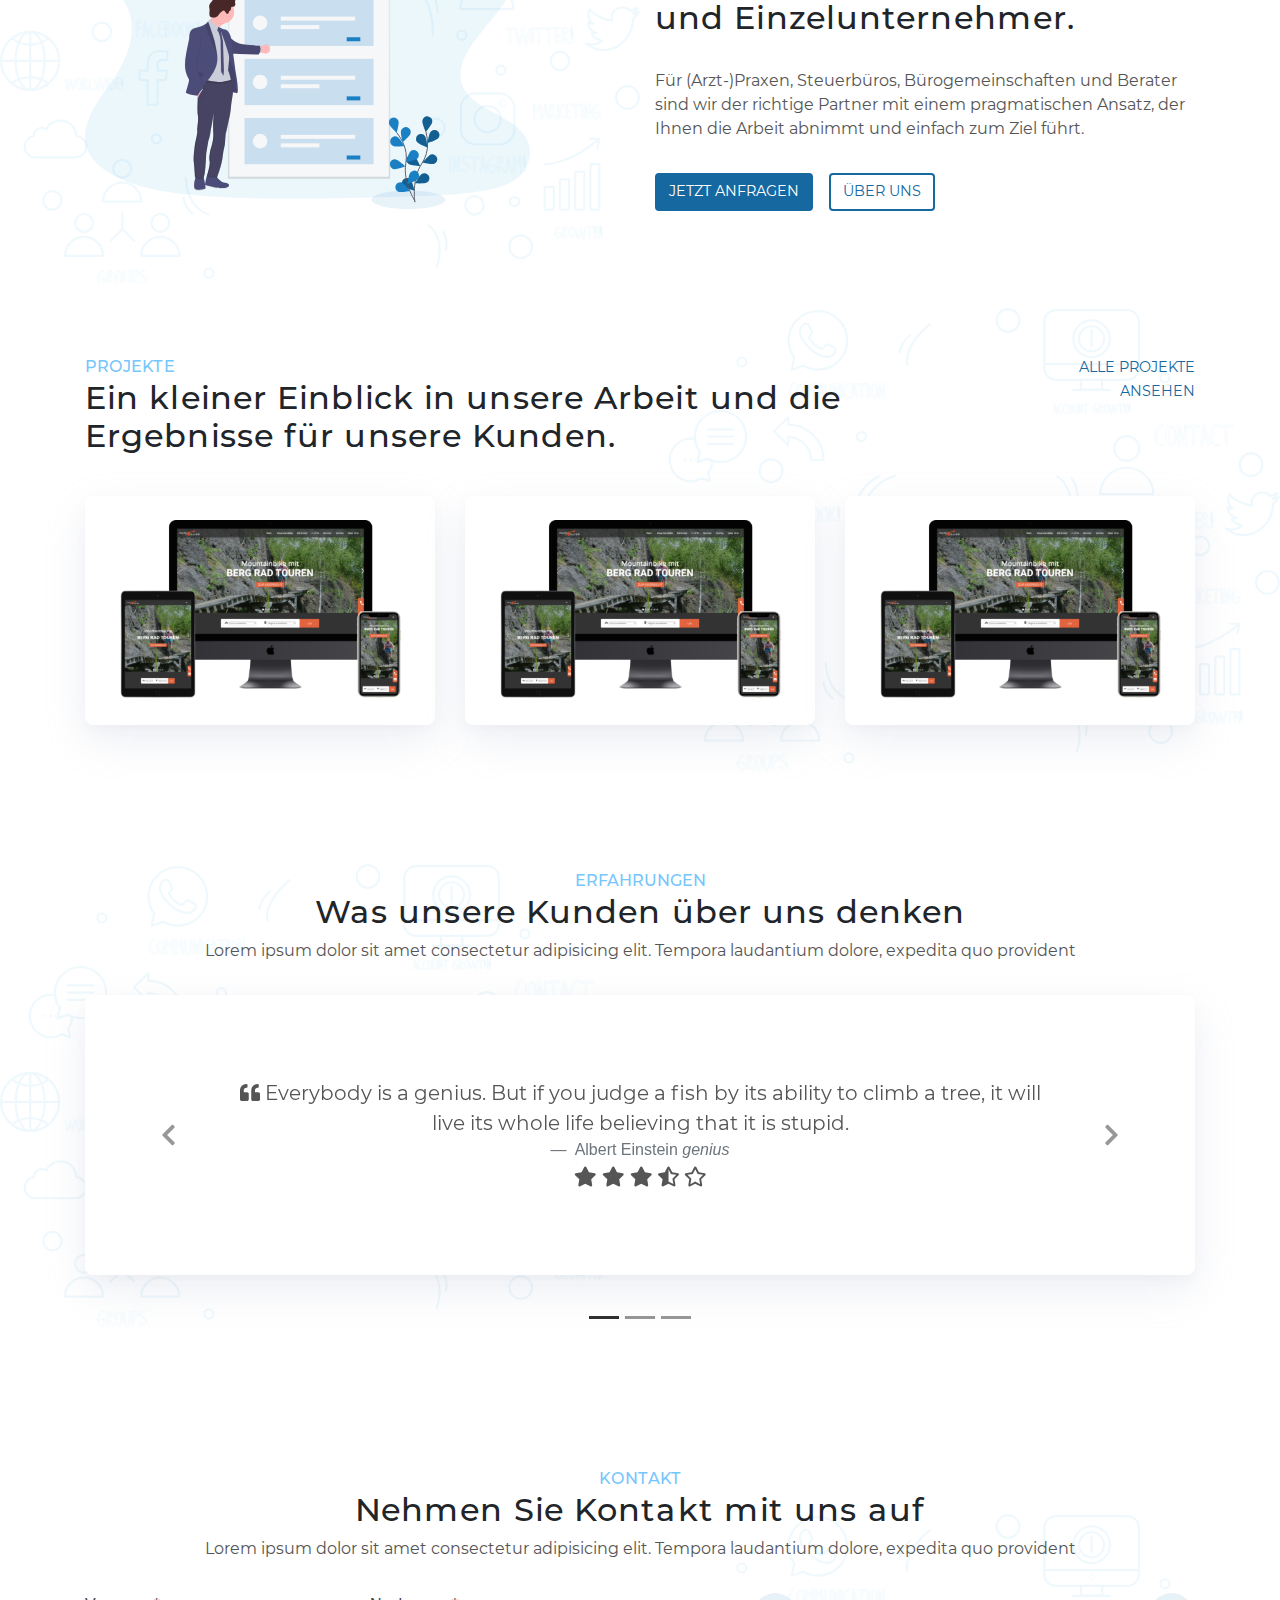
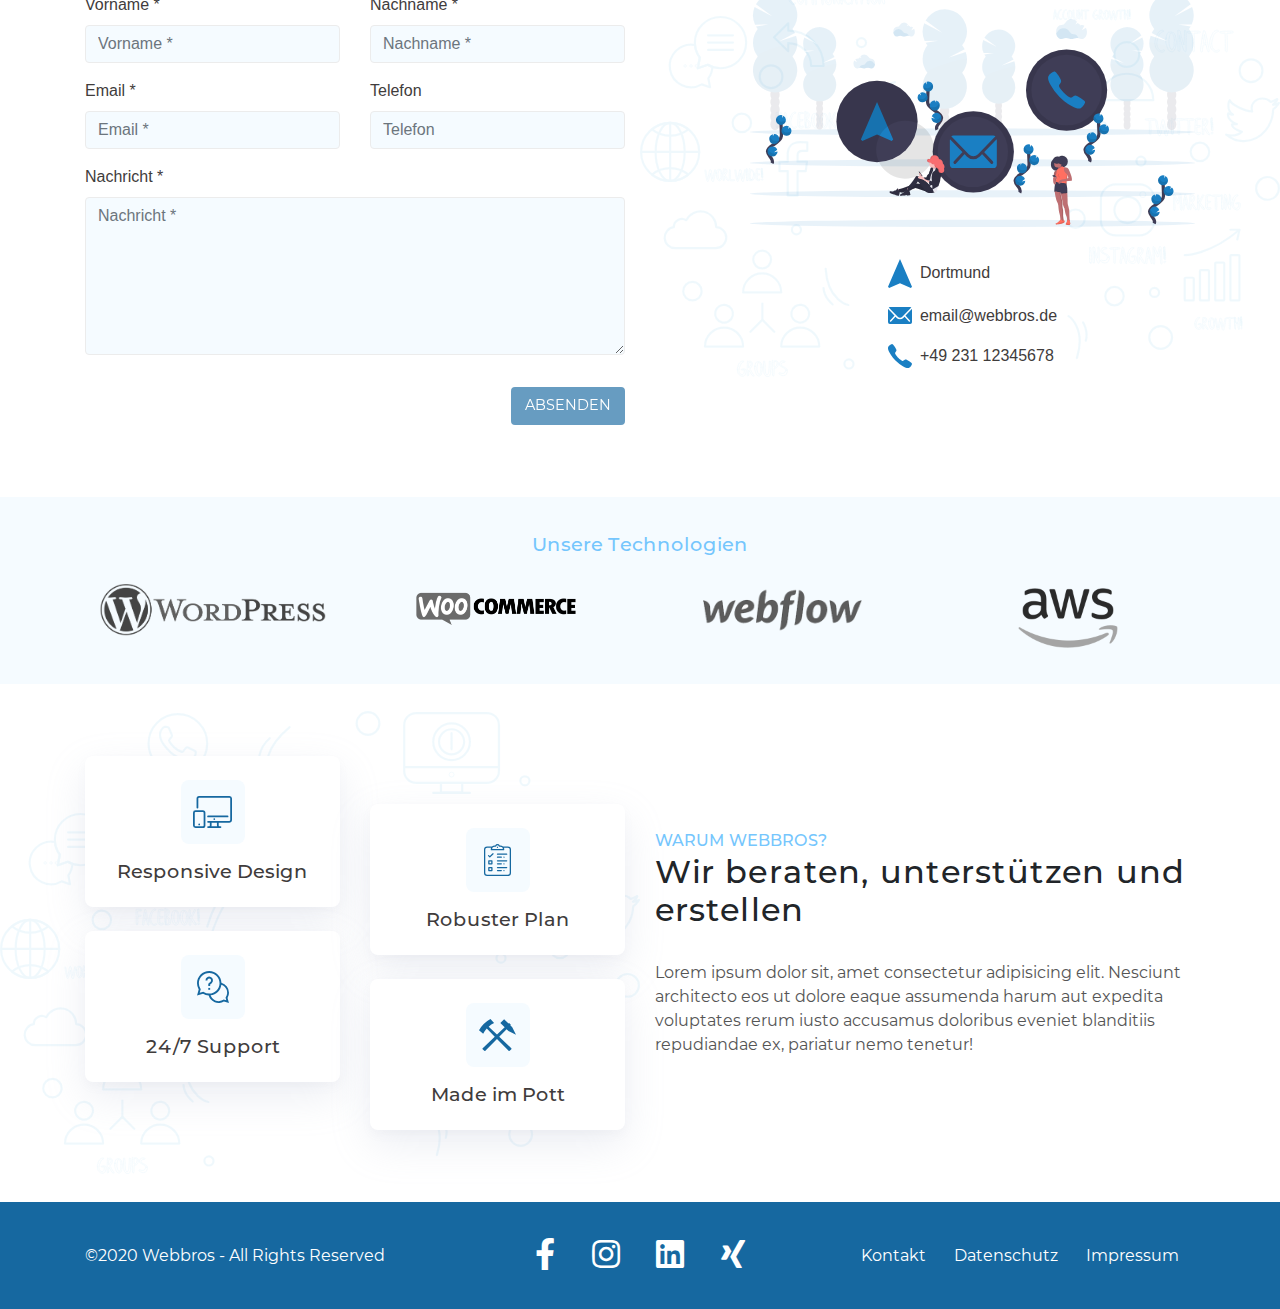
==== commit 0939a7f1: "changes" ====
--- a/index.html
+++ b/index.html
@@ -14,7 +14,7 @@
     <link rel="stylesheet" type="text/css" href="style.css" />
   </head>
   <body id="home">
-    <!-- Start Pre-loader -->
+    <!-- PRE-LOADER -->
     <div class="pre-loader-wrap">
       <div class="pre-loader triangle">
         <svg viewBox="0 0 86 80">
@@ -23,7 +23,7 @@
         <span>Lädt...</span>
       </div>
     </div>
-    <!-- End Pre-loader -->
+    <!-- PRE-LOADER END -->
 
     <!-- NAVBAR -->
     <nav id="nav" class="d-flex align-items-center justify-content-between">
@@ -221,7 +221,9 @@
                   Design, Layout und Seitenstruktur sowie Farben Schriften und
                   Icons. Auf Wunsch auch Bilder und Texte
                 </p>
-                <a href="#" class="read-more-btn">Mehr Erfahren</a>
+                <a href="leistungen.html" class="read-more-btn"
+                  >Mehr Erfahren</a
+                >
               </div>
             </div>
             <div class="col-sm-12 col-lg-4">
@@ -238,7 +240,9 @@
                   Wenn Ihre Website Funktionalitäten braucht, die über den
                   Standard hinausgehen. Wir finden Lösungen für Sie!
                 </p>
-                <a href="#" class="read-more-btn">Mehr Erfahren</a>
+                <a href="leistungen.html" class="read-more-btn"
+                  >Mehr Erfahren</a
+                >
               </div>
             </div>
             <div class="col-sm-12 col-lg-4">
@@ -255,7 +259,9 @@
                   Nach hohen Standards mit Domains, Webspace, CMS, SSL und Mail.
                   Ausgelegt für Performance und Sicherheit.
                 </p>
-                <a href="#" class="read-more-btn">Mehr Erfahren</a>
+                <a href="leistungen.html" class="read-more-btn"
+                  >Mehr Erfahren</a
+                >
               </div>
             </div>
           </div>
@@ -337,7 +343,7 @@
             <div class="col-sm-12 col-lg-4">
               <div class="project">
                 <div class="content">
-                  <a href="#">
+                  <a href="single-project.html">
                     <div class="content-overlay"></div>
                     <div class="img-container">
                       <img
@@ -366,7 +372,7 @@
             <div class="col-sm-12 col-lg-4">
               <div class="project">
                 <div class="content">
-                  <a href="#">
+                  <a href="single-project.html">
                     <div class="content-overlay"></div>
                     <div class="img-container">
                       <img
@@ -395,7 +401,7 @@
             <div class="col-sm-12 col-lg-4">
               <div class="project">
                 <div class="content">
-                  <a href="#">
+                  <a href="single-project.html">
                     <div class="content-overlay"></div>
                     <div class="img-container">
                       <img
@@ -427,7 +433,7 @@
       <!-- PORTFOLIO END -->
 
       <!-- TESTIMONIALS -->
-      <section id="testimonials" class="padding">
+      <section id="testimonials" class="padding bg-left">
         <div class="container">
           <div class="row">
             <div class="col-12 text-left text-lg-center">
@@ -560,7 +566,7 @@
       <!-- TESTIMONIALS END -->
 
       <!-- CONTACT -->
-      <section id="contact" class="padding bg-left">
+      <section id="contact" class="padding bg-right">
         <div class="container">
           <div class="row">
             <div class="col-12 text-left text-lg-center">
@@ -729,7 +735,7 @@
       <!-- TECHNOLOGIES END -->
 
       <!-- WHY CHOOSE -->
-      <section id="why-choose" class="why-choose-section padding bg-right">
+      <section id="why-choose" class="why-choose-section padding bg-left">
         <div class="container">
           <div class="row d-flex align-items-center justify-content-between">
             <div class="col-sm-12 col-md-12 col-lg-6">
@@ -741,9 +747,9 @@
                     <div
                       class="service-icon icon-blue d-flex align-items-center justify-content-center"
                     >
-                      <img src="img/design-icon.svg" />
-                    </div>
-                    <h4>Mobil Design</h4>
+                      <img src="img/responsive.svg" />
+                    </div>
+                    <h4>Responsive Design</h4>
                   </div>
                   <div
                     class="single-why text-center d-flex flex-column align-items-center mb-3 mb-lg-0"
@@ -751,7 +757,7 @@
                     <div
                       class="service-icon icon-blue d-flex align-items-center justify-content-center"
                     >
-                      <img src="img/design-icon.svg" />
+                      <img src="img/help.svg" />
                     </div>
                     <h4>24/7 Support</h4>
                   </div>
@@ -763,7 +769,7 @@
                     <div
                       class="service-icon icon-blue d-flex align-items-center justify-content-center"
                     >
-                      <img src="img/design-icon.svg" />
+                      <img src="img/checklist.svg" />
                     </div>
                     <h4>Robuster Plan</h4>
                   </div>
@@ -774,7 +780,7 @@
                     <div
                       class="service-icon icon-blue d-flex align-items-center justify-content-center"
                     >
-                      <img src="img/design-icon.svg" />
+                      <img src="img/ruhrpott.svg" />
                     </div>
                     <h4>Made im Pott</h4>
                   </div>
--- a/style.css
+++ b/style.css
@@ -81,7 +81,7 @@
 }
 
 .heading {
-  margin-bottom: 2rem;
+  margin-bottom: 2rem !important;
 }
 
 @media screen and (min-width: 992px) {
@@ -218,7 +218,7 @@
 }
 
 /*----------------------------------------*/
-/*  3. Pre-loader
+/*  Pre-loader
 /*----------------------------------------*/
 .pre-loader-wrap {
   background-color: #fff;
@@ -230,16 +230,21 @@
   top: 0;
 }
 
-.pre-loader {
+.pre-loader-wrap .pre-loader {
   --path: #1668a0;
   --dot: #2f3545;
   --duration: 3s;
+  position: absolute;
+  left: 50%;
+  top: 50%;
+  -webkit-transform: translate(-50%, -50%);
+  transform: translate(-50%, -50%);
   width: 44px;
   height: 44px;
   position: relative;
 }
 
-.pre-loader:before {
+.pre-loader-wrap .pre-loader:before {
   content: "";
   width: 6px;
   height: 6px;
@@ -255,20 +260,14 @@
   animation: dotRect var(--duration) cubic-bezier(0.785, 0.135, 0.15, 0.86) infinite;
 }
 
-.pre-loader span {
+.pre-loader-wrap .pre-loader span {
   display: block;
   margin-top: 10px;
 }
 
-.pre-loader svg {
-  display: block;
-  width: 100%;
-  height: 100%;
-}
-
-.pre-loader svg rect,
-.pre-loader svg polygon,
-.pre-loader svg circle {
+.pre-loader-wrap .pre-loader svg rect,
+.pre-loader-wrap .pre-loader svg polygon,
+.pre-loader-wrap .pre-loader svg circle {
   fill: none;
   stroke: var(--path);
   stroke-width: 10px;
@@ -276,32 +275,32 @@
   stroke-linecap: round;
 }
 
-.pre-loader svg polygon {
+.pre-loader-wrap .pre-loader svg polygon {
   stroke-dasharray: 145 76 145 76;
   stroke-dashoffset: 0;
   -webkit-animation: pathTriangle var(--duration) cubic-bezier(0.785, 0.135, 0.15, 0.86) infinite;
   animation: pathTriangle var(--duration) cubic-bezier(0.785, 0.135, 0.15, 0.86) infinite;
 }
 
-.pre-loader svg rect {
+.pre-loader-wrap .pre-loader svg rect {
   stroke-dasharray: 192 64 192 64;
   stroke-dashoffset: 0;
   -webkit-animation: pathRect 3s cubic-bezier(0.785, 0.135, 0.15, 0.86) infinite;
   animation: pathRect 3s cubic-bezier(0.785, 0.135, 0.15, 0.86) infinite;
 }
 
-.pre-loader svg circle {
+.pre-loader-wrap .pre-loader svg circle {
   stroke-dasharray: 150 50 150 50;
   stroke-dashoffset: 75;
   -webkit-animation: pathCircle var(--duration) cubic-bezier(0.785, 0.135, 0.15, 0.86) infinite;
   animation: pathCircle var(--duration) cubic-bezier(0.785, 0.135, 0.15, 0.86) infinite;
 }
 
-.pre-loader.triangle {
+.pre-loader-wrap .pre-loader .triangle {
   width: 48px;
 }
 
-.pre-loader.triangle:before {
+.pre-loader-wrap .pre-loader .triangle:before {
   left: 21px;
   -webkit-transform: translate(-10px, -18px);
   transform: translate(-10px, -18px);
@@ -459,14 +458,6 @@
   100% {
     stroke-dashoffset: 275;
   }
-}
-
-.pre-loader {
-  position: absolute;
-  left: 50%;
-  top: 50%;
-  -webkit-transform: translate(-50%, -50%);
-  transform: translate(-50%, -50%);
 }
 
 /* MONTSERRAT */
@@ -557,8 +548,14 @@
   background-repeat: repeat-y;
   background-position: bottom;
   background-size: 100%;
-  height: 50vh;
+  height: 40vh;
   width: 100%;
+}
+
+@media screen and (min-width: 992px) {
+  .page header {
+    height: 50vh;
+  }
 }
 
 .page header .header-breadcrumb span {
@@ -720,7 +717,7 @@
 
 #services .services .col-lg-4 .service:hover {
   -webkit-transform: translateY(-6px);
-  transform: translateY(-6px);
+          transform: translateY(-6px);
 }
 
 #services .services .col-lg-4 .service .service-icon {
@@ -739,7 +736,15 @@
 }
 
 #services .services .col-lg-4 .service p {
-  margin-bottom: 0.75rem;
+  margin-bottom: 0.3rem;
+}
+
+#services .services .col-lg-4 .service p:last-child {
+  margin-bottom: 0;
+}
+
+#services .services .col-lg-4 .service .read-more-btn {
+  margin-top: 0.4rem;
 }
 
 .service-icon {
@@ -850,6 +855,11 @@
       align-self: center;
 }
 
+#roadmap .roadmap .roadmap-content h2 {
+  color: #46b3e6;
+  margin-right: 0.4rem;
+}
+
 #roadmap .roadmap .roadmap-img {
   -ms-grid-row: 2;
   -ms-grid-column: 2;
@@ -880,6 +890,39 @@
   #portfolio .projects-container .col-sm-12 {
     margin-bottom: 0;
   }
+}
+
+#portfolio .projects-container .tabs-list a {
+  display: block;
+  padding: 0.5em;
+  cursor: pointer;
+  border-radius: 4px;
+  -webkit-transition: all 0.4s ease;
+  transition: all 0.4s ease;
+  width: 100%;
+}
+
+#portfolio .projects-container .tabs-list a:last-child {
+  margin-bottom: 0;
+}
+
+#portfolio .projects-container .tabs-list a:hover {
+  background: #1668a0;
+  color: #fff;
+}
+
+@media screen and (min-width: 992px) {
+  #portfolio .projects-container .tabs-list a {
+    margin-right: 1rem;
+  }
+  #portfolio .projects-container .tabs-list a:last-child {
+    margin-right: 0;
+  }
+}
+
+#portfolio .projects-container .tabs-list .tab-active {
+  background: #1668a0;
+  color: #fff !important;
 }
 
 #portfolio .projects-container .project {
@@ -896,7 +939,7 @@
 
 #portfolio .projects-container .project:hover {
   -webkit-transform: translateY(-6px);
-  transform: translateY(-6px);
+          transform: translateY(-6px);
   cursor: pointer;
   -webkit-box-shadow: 0px 4px 25px rgba(0, 0, 0, 0.1);
   box-shadow: 0px 4px 25px rgba(0, 0, 0, 0.1);
@@ -1001,6 +1044,12 @@
   left: 80%;
 }
 
+@media screen and (min-width: 992px) {
+  .projects #portfolio .col-lg-6 {
+    margin-bottom: 2rem;
+  }
+}
+
 /*----------------------------------------*/
 /*  05. TESTIMONIALS
 /*----------------------------------------*/
@@ -1030,10 +1079,6 @@
   width: 100%;
 }
 
-#testimonials #testimonials {
-  background: #fff !important;
-}
-
 #testimonials .carousel-control .carousel-indicators {
   bottom: -25%;
 }
@@ -1085,14 +1130,11 @@
   -webkit-transition: all 0.4s ease;
   transition: all 0.4s ease;
   height: 60px;
-}
-
-@media screen and (min-width: 992px) {
-  #technologies .container .icon img {
-    -webkit-filter: grayscale(100%);
-            filter: grayscale(100%);
-    cursor: pointer;
-  }
+  -webkit-filter: grayscale(100%);
+          filter: grayscale(100%);
+}
+
+@media screen and (min-width: 992px) {
   #technologies .container .icon img:hover {
     -webkit-filter: grayscale(0);
             filter: grayscale(0);
@@ -1138,7 +1180,7 @@
 
 .why-choose-section .single-why:hover {
   -webkit-transform: translateY(-6px);
-  transform: translateY(-6px);
+          transform: translateY(-6px);
 }
 
 .why-choose-section .why-left-wrap p {
@@ -1249,18 +1291,18 @@
 #pricing .card {
   border: none;
   border-radius: 1rem;
-  -webkit-transition: all 0.2s;
-  transition: all 0.2s;
+  -webkit-transition: all 0.4s ease;
+  transition: all 0.4s ease;
   -webkit-box-shadow: 0 5px 10px rgba(154, 160, 185, 0.05), 0 15px 40px rgba(166, 173, 201, 0.2);
           box-shadow: 0 5px 10px rgba(154, 160, 185, 0.05), 0 15px 40px rgba(166, 173, 201, 0.2);
 }
 
 @media screen and (min-width: 992px) {
   #pricing .card:hover {
-    margin-top: -0.25rem;
-    margin-bottom: 0.25rem;
-    -webkit-box-shadow: 0 0.5rem 1rem 0 rgba(0, 0, 0, 0.3);
-            box-shadow: 0 0.5rem 1rem 0 rgba(0, 0, 0, 0.3);
+    -webkit-transition: all 0.4s ease;
+    transition: all 0.4s ease;
+    -webkit-transform: translateY(-6px);
+            transform: translateY(-6px);
   }
 }
 
@@ -1272,6 +1314,10 @@
   margin-bottom: 1rem;
 }
 
+#pricing .card h4 {
+  color: #46b3e6;
+}
+
 #pricing .card .text-muted {
   opacity: 0.7;
 }
@@ -1285,12 +1331,24 @@
 /*----------------------------------------*/
 #banner {
   background: #f5fbff;
+}
+
+#banner h3 {
+  margin-bottom: 1rem;
+}
+
+#banner .btn {
+  margin-top: 1.4rem;
+}
+
+.contact #contact {
+  height: 90vh;
 }
 
 nav {
   position: fixed;
   width: 100%;
-  z-index: 7;
+  z-index: 20;
   height: 4.5em;
   -webkit-transition: all 0.4s ease;
   transition: all 0.4s ease;
@@ -1316,7 +1374,7 @@
   opacity: 0.6;
   width: 100%;
   height: 200vh;
-  z-index: 7;
+  z-index: 20;
   position: fixed;
   display: none;
   -webkit-transition: all 0.4s ease;
@@ -1360,7 +1418,7 @@
           transform: translateX(100%);
   -webkit-transition: all 0.4s ease;
   transition: all 0.4s ease;
-  z-index: 9;
+  z-index: 22;
 }
 
 nav .links-container .btn {
@@ -1425,6 +1483,12 @@
   text-transform: uppercase;
   color: #3f3c3c;
   font-size: 1.6em;
+  -webkit-transition: all 0.4s ease;
+  transition: all 0.4s ease;
+}
+
+nav .links-container ul li a:hover {
+  color: #46b3e6;
 }
 
 @media screen and (min-width: 992px) {
@@ -1455,7 +1519,7 @@
   display: block;
   cursor: pointer;
   position: relative;
-  z-index: 20;
+  z-index: 25;
   -webkit-transition: all 0.4s ease;
   transition: all 0.4s ease;
 }
@@ -1519,7 +1583,7 @@
   background: white;
   -webkit-box-shadow: 0 5px 10px rgba(154, 160, 185, 0.05), 0 15px 40px rgba(166, 173, 201, 0.2);
           box-shadow: 0 5px 10px rgba(154, 160, 185, 0.05), 0 15px 40px rgba(166, 173, 201, 0.2);
-  z-index: 4;
+  z-index: 20;
 }
 
 .top-link {
@@ -1535,7 +1599,7 @@
   -webkit-animation: bounce 3s ease-in-out infinite;
           animation: bounce 3s ease-in-out infinite;
   visibility: hidden;
-  z-index: -100;
+  z-index: -4;
 }
 
 .top-link i {
@@ -1545,7 +1609,7 @@
 
 .show-link {
   visibility: visible;
-  z-index: 100;
+  z-index: 4;
 }
 
 @-webkit-keyframes bounce {
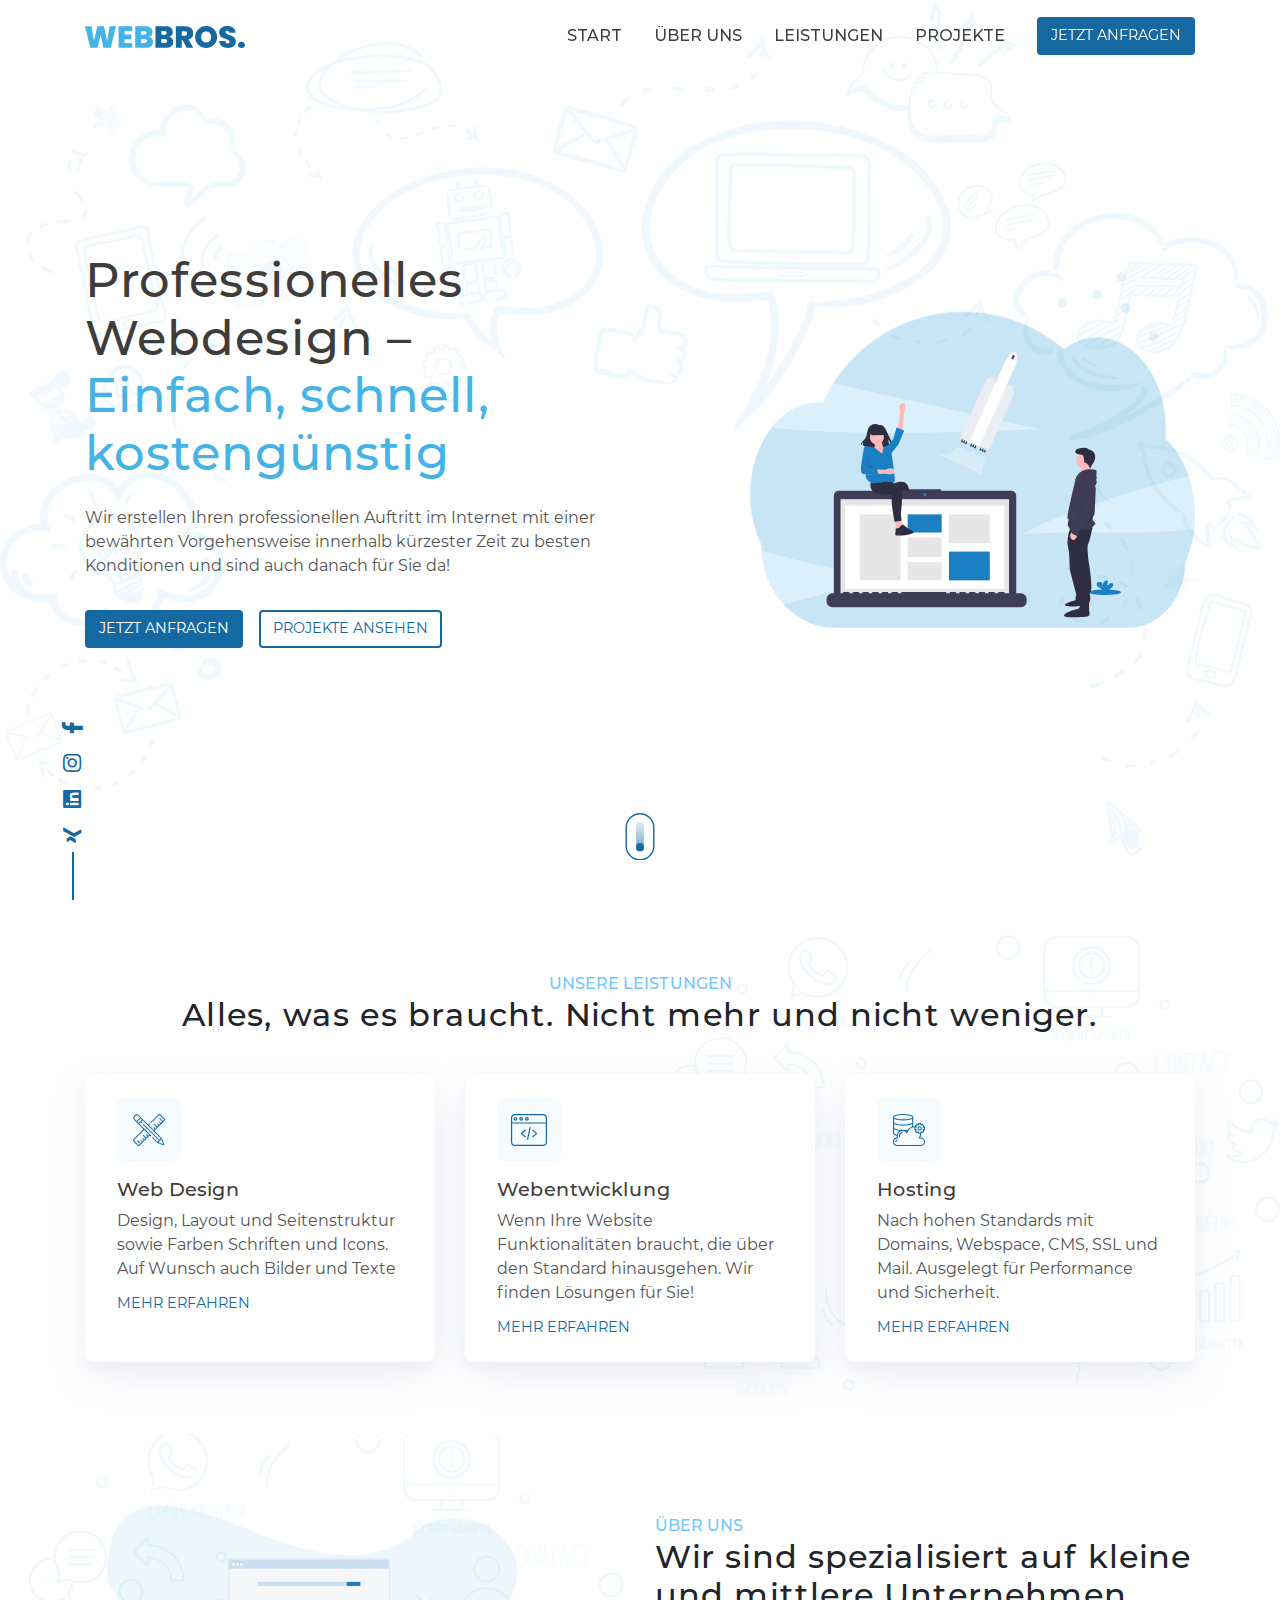
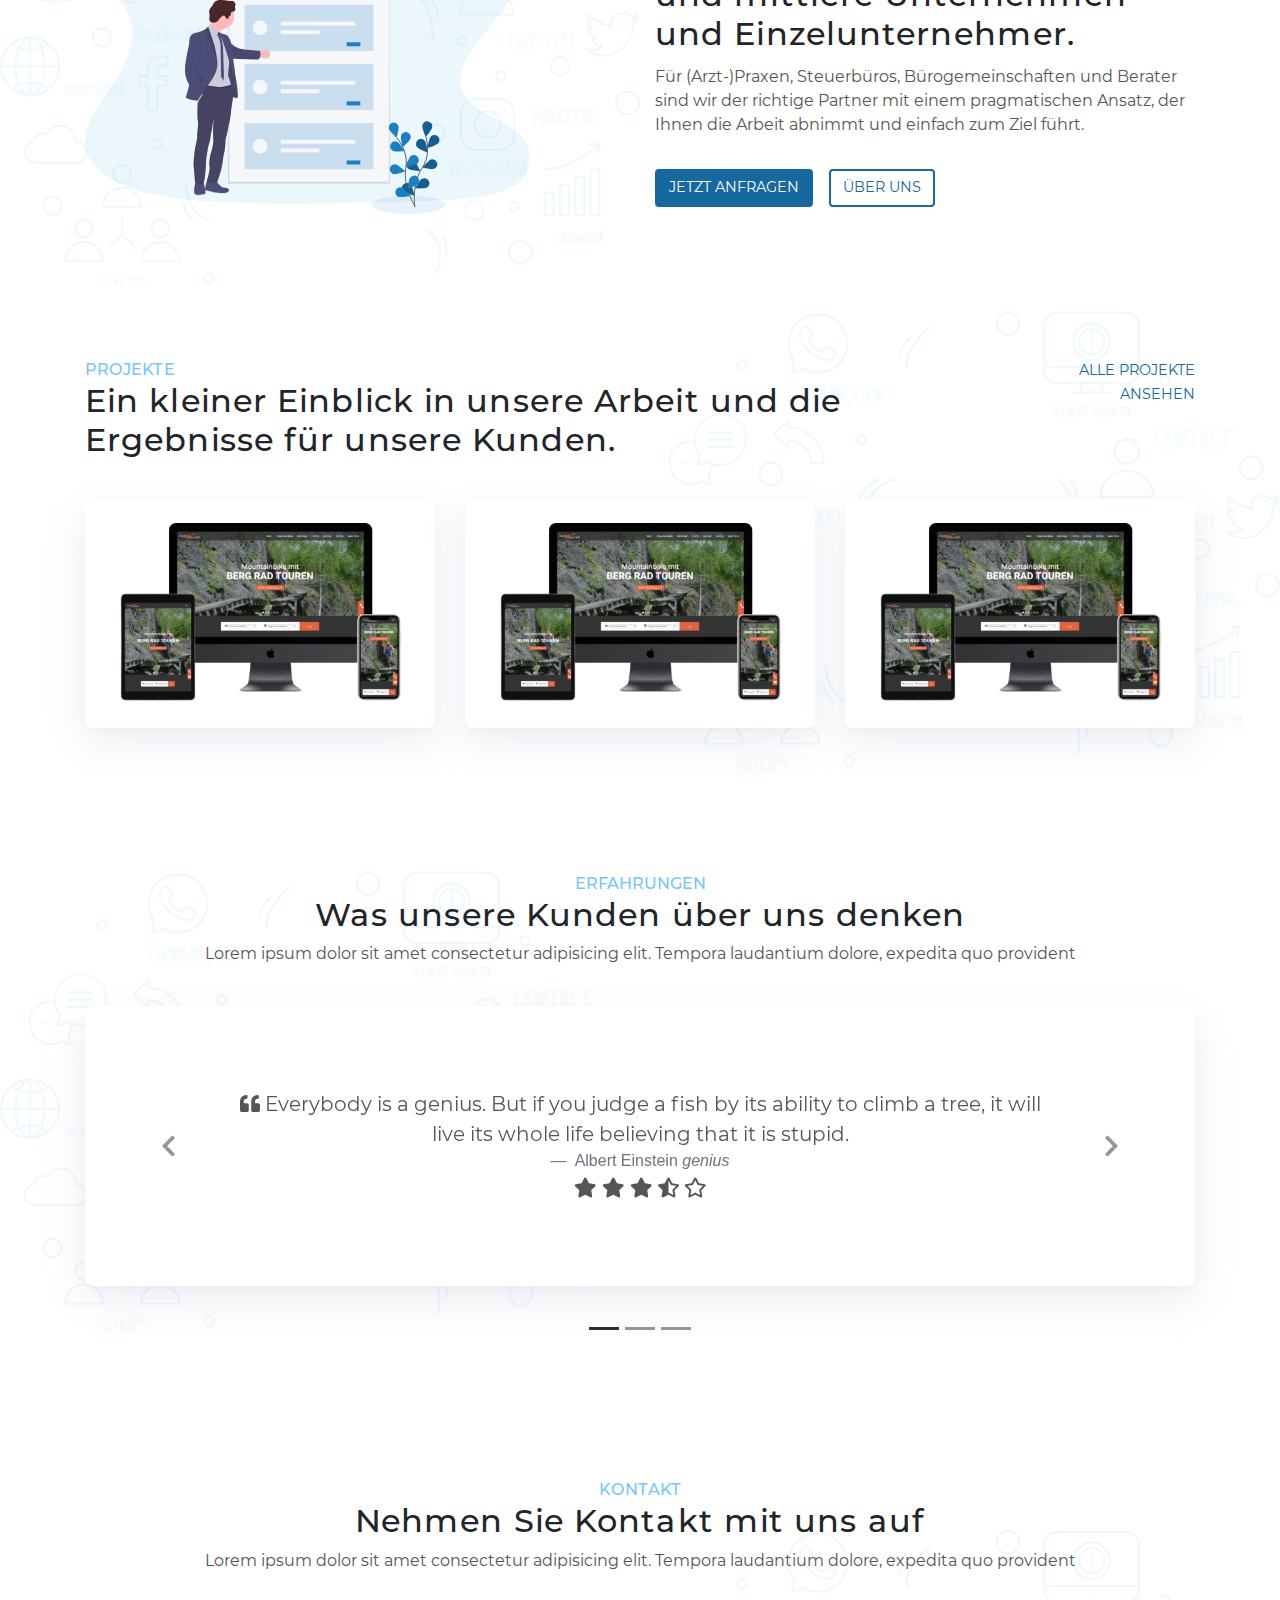
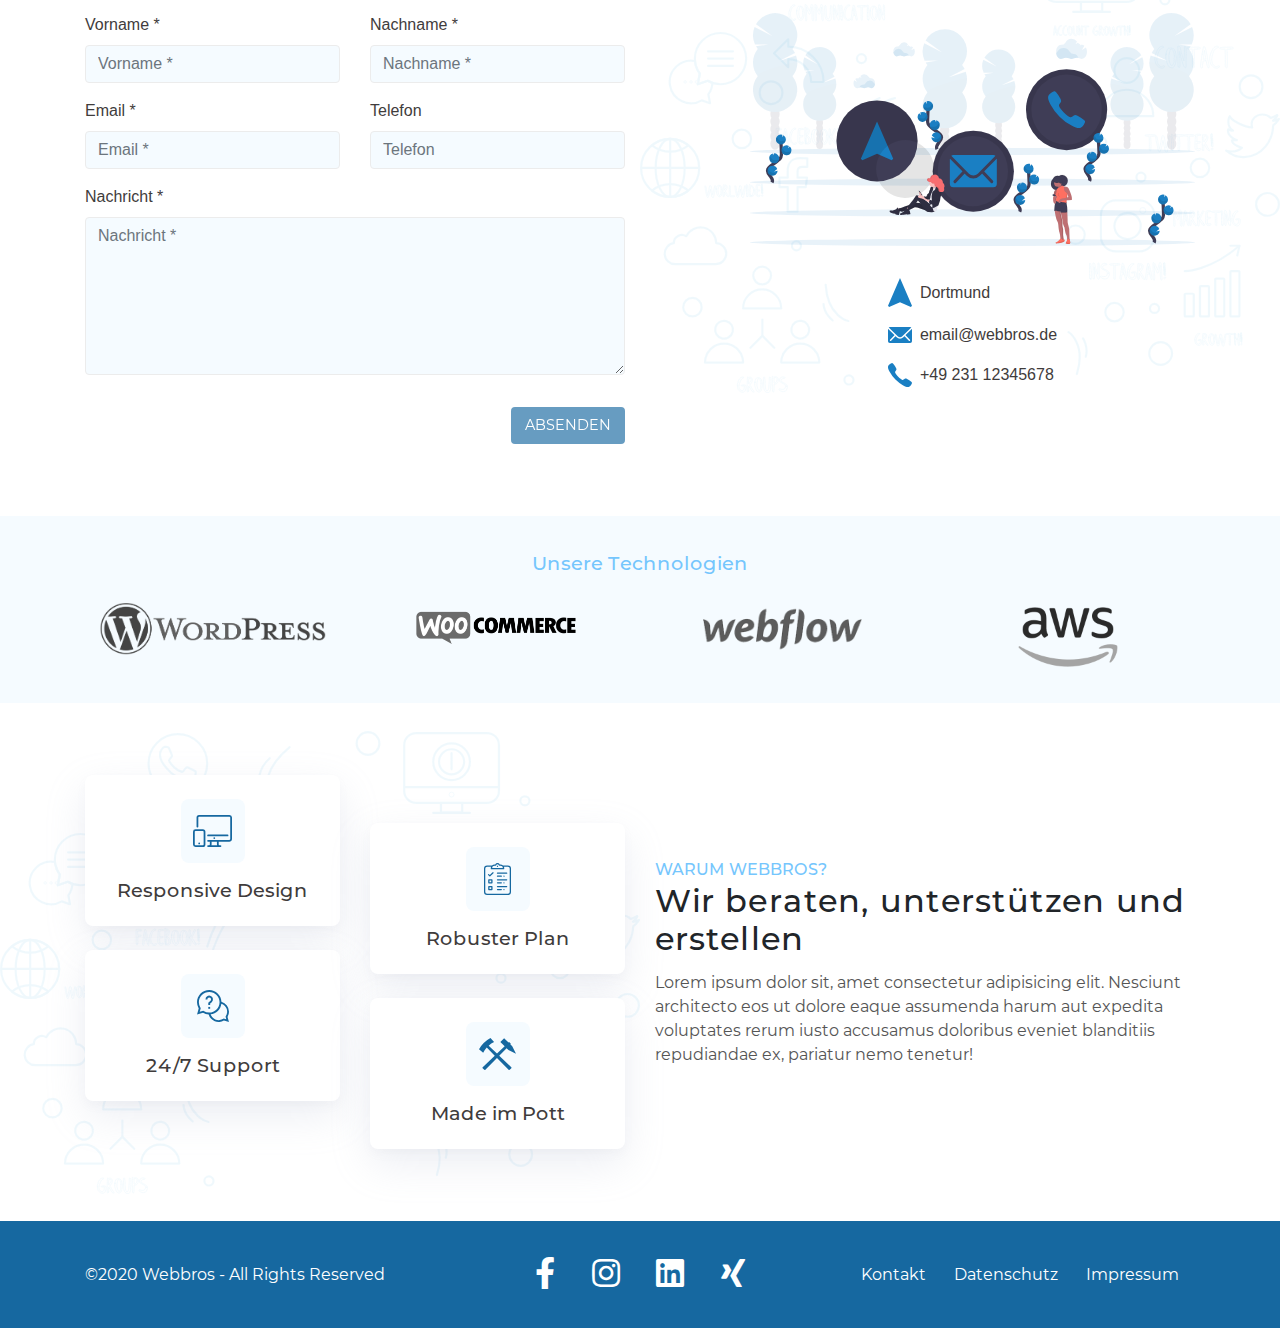
==== commit c3d0928d: "home finish" ====
--- a/index.html
+++ b/index.html
@@ -114,6 +114,27 @@
                 />
               </div>
             </div>
+          </div>
+          <div
+            class="header-social d-none d-lg-flex flex-column align-items-center justify-content-center"
+          >
+            <ul
+              class="social-lists d-flex flex-column align-items-center justify-content-center m-0 p-0"
+            >
+              <li>
+                <a href="#"><i class="fab fa-facebook-f"></i></a>
+              </li>
+              <li>
+                <a href="#"><i class="fab fa-instagram"></i></a>
+              </li>
+              <li>
+                <a href="#"><i class="fab fa-linkedin"></i></a>
+              </li>
+              <li>
+                <a href="#"><i class="fab fa-xing"></i></a>
+              </li>
+            </ul>
+            <div></div>
           </div>
           <a href="#services" class="scroll-down-btn scroll-link">
             <svg
@@ -323,7 +344,7 @@
       <!-- PORTFOLIO-->
       <section id="portfolio" class="padding bg-right">
         <div class="container projects-container">
-          <div class="row d-flex align-items-start mb-5 mb-lg-0">
+          <div class="row d-flex align-items-start">
             <div class="col-sm-12 col-lg-9 heading text-left">
               <span>Projekte</span>
               <h2>
--- a/style.css
+++ b/style.css
@@ -81,7 +81,7 @@
 }
 
 .heading {
-  margin-bottom: 2rem !important;
+  margin-bottom: 2rem;
 }
 
 @media screen and (min-width: 992px) {
@@ -217,8 +217,218 @@
   font-family: "Montserrat Regular", sans-serif;
 }
 
-/*----------------------------------------*/
-/*  Pre-loader
+/* MONTSERRAT */
+@font-face {
+  font-family: "Montserrat Bold";
+  src: url("fonts/montserrat/Montserrat-Bold.ttf") format("truetype");
+  /* Safari, Android, iOS */
+}
+
+@font-face {
+  font-family: "Montserrat Semibold";
+  src: url("fonts/montserrat/Montserrat-SemiBold.ttf") format("truetype");
+  /* Safari, Android, iOS */
+}
+
+@font-face {
+  font-family: "Montserrat Regular";
+  src: url("fonts/montserrat/Montserrat-Regular.ttf") format("truetype");
+  /* Safari, Android, iOS */
+}
+
+@font-face {
+  font-family: "Montserrat Medium";
+  src: url("fonts/montserrat/Montserrat-Medium.ttf") format("truetype");
+  /* Safari, Android, iOS */
+}
+
+@font-face {
+  font-family: "Montserrat Medium Italic";
+  src: url("fonts/montserrat/Montserrat-MediumItalic.ttf") format("truetype");
+  /* Safari, Android, iOS */
+}
+
+@font-face {
+  font-family: "Montserrat Italic";
+  src: url("fonts/montserrat/Montserrat-Italic.ttf") format("truetype");
+  /* Safari, Android, iOS */
+}
+
+.home header {
+  background: url("img/bg-illustration-2.svg");
+  background-repeat: repeat-y;
+  background-position: bottom;
+  background-size: 100%;
+  height: 100vh;
+  width: 100%;
+}
+
+@media screen and (min-width: 992px) {
+  .home header {
+    background-repeat: no-repeat;
+    background-position: center 0;
+    background-size: contain;
+  }
+}
+
+.home header h1 {
+  margin-bottom: 1.5rem;
+}
+
+.home header h1 span {
+  color: #46b3e6;
+}
+
+.home header p {
+  margin-bottom: 0;
+}
+
+.home header .scroll-down-btn {
+  position: absolute;
+  z-index: 1;
+  bottom: 2.5rem;
+  display: none;
+}
+
+@media (min-width: 767px) {
+  .home header .scroll-down-btn {
+    display: block;
+  }
+}
+
+.home header .scroll-down-btn svg {
+  width: 2rem;
+}
+
+.home header .header-social {
+  position: absolute;
+  bottom: 0;
+  left: 5%;
+}
+
+.home header .header-social div {
+  display: block;
+  width: 2px;
+  height: 3rem;
+  background: #1668a0;
+}
+
+.home header .header-social .social-lists li {
+  display: inline-block;
+  margin-bottom: 0.75rem;
+}
+
+.home header .header-social .social-lists li:last-child {
+  margin-bottom: 0.2rem;
+}
+
+.home header .header-social .social-lists li a i {
+  font-size: 1.3em;
+  color: #1668a0;
+  -webkit-transform: rotate(270deg);
+          transform: rotate(270deg);
+}
+
+.page header {
+  background: url("img/bg-illustration-2.svg");
+  background-repeat: repeat-y;
+  background-position: bottom;
+  background-size: 100%;
+  height: 35vh;
+  padding: 0 0 1.5rem 0;
+  width: 100%;
+}
+
+@media screen and (min-width: 992px) {
+  .page header {
+    height: 50vh;
+  }
+}
+
+.page header .header-breadcrumb span {
+  color: #3f3c3c;
+  margin: 0 0.5rem;
+}
+
+.page header .header-breadcrumb a {
+  font-family: "Montserrat Regular", sans-serif;
+  color: #3f3c3c;
+}
+
+.page header .header-breadcrumb .breadcrumb-active {
+  color: #46b3e6;
+  font-family: "Montserrat Semibold", sans-serif;
+}
+
+footer {
+  background: #1668a0;
+}
+
+footer .row .col-sm-12 {
+  margin-bottom: 2.5rem;
+}
+
+footer .row .col-sm-12:last-child {
+  margin-bottom: 0;
+}
+
+@media screen and (min-width: 992px) {
+  footer .row .col-sm-12 {
+    margin-bottom: 0;
+    margin-top: 0;
+  }
+}
+
+footer .row .col-sm-12 p {
+  font-size: 1em;
+  color: #fff;
+}
+
+footer .row .col-sm-12 a {
+  color: #fff;
+  -webkit-transition: all 0.4s ease;
+  transition: all 0.4s ease;
+}
+
+footer .row .col-sm-12 a:hover {
+  opacity: 0.8;
+}
+
+footer .row ul {
+  margin: 0;
+  padding: 0;
+}
+
+footer .row ul li {
+  font-size: 1em;
+  display: inline-block;
+  margin-right: 1.5rem;
+}
+
+footer .row ul li:last-child {
+  margin-right: 0;
+}
+
+footer .row .social-lists li {
+  display: inline-block;
+}
+
+@media screen and (min-width: 992px) {
+  footer .row .social-lists li {
+    margin-right: 2rem;
+  }
+  footer .row .social-lists li:last-child {
+    margin-right: 0;
+  }
+}
+
+footer .row .social-lists li a i {
+  font-size: 2em;
+  color: #fff;
+}
+
+/*----------------------------------------*/
+/*  01. Pre-loader
 /*----------------------------------------*/
 .pre-loader-wrap {
   background-color: #fff;
@@ -460,191 +670,11 @@
   }
 }
 
-/* MONTSERRAT */
-@font-face {
-  font-family: "Montserrat Bold";
-  src: url("fonts/montserrat/Montserrat-Bold.ttf") format("truetype");
-  /* Safari, Android, iOS */
-}
-
-@font-face {
-  font-family: "Montserrat Semibold";
-  src: url("fonts/montserrat/Montserrat-SemiBold.ttf") format("truetype");
-  /* Safari, Android, iOS */
-}
-
-@font-face {
-  font-family: "Montserrat Regular";
-  src: url("fonts/montserrat/Montserrat-Regular.ttf") format("truetype");
-  /* Safari, Android, iOS */
-}
-
-@font-face {
-  font-family: "Montserrat Medium";
-  src: url("fonts/montserrat/Montserrat-Medium.ttf") format("truetype");
-  /* Safari, Android, iOS */
-}
-
-@font-face {
-  font-family: "Montserrat Medium Italic";
-  src: url("fonts/montserrat/Montserrat-MediumItalic.ttf") format("truetype");
-  /* Safari, Android, iOS */
-}
-
-@font-face {
-  font-family: "Montserrat Italic";
-  src: url("fonts/montserrat/Montserrat-Italic.ttf") format("truetype");
-  /* Safari, Android, iOS */
-}
-
-.home header {
-  background: url("img/bg-illustration-2.svg");
-  background-repeat: repeat-y;
-  background-position: bottom;
-  background-size: 100%;
-  height: 100vh;
-  width: 100%;
-}
-
-@media screen and (min-width: 992px) {
-  .home header {
-    background-repeat: no-repeat;
-    background-position: center 0;
-    background-size: contain;
-  }
-}
-
-.home header h1 {
-  margin-bottom: 1.5rem;
-}
-
-.home header h1 span {
-  color: #46b3e6;
-}
-
-.home header p {
-  margin-bottom: 0;
-}
-
-.home header .scroll-down-btn {
-  position: absolute;
-  z-index: 1;
-  bottom: 2.5rem;
-  display: none;
-}
-
-@media (min-width: 767px) {
-  .home header .scroll-down-btn {
-    display: block;
-  }
-}
-
-.home header .scroll-down-btn svg {
-  width: 2rem;
-}
-
-.page header {
-  background: url("img/bg-illustration-2.svg");
-  background-repeat: repeat-y;
-  background-position: bottom;
-  background-size: 100%;
-  height: 40vh;
-  width: 100%;
-}
-
-@media screen and (min-width: 992px) {
-  .page header {
-    height: 50vh;
-  }
-}
-
-.page header .header-breadcrumb span {
-  color: #3f3c3c;
-  margin: 0 0.5rem;
-}
-
-.page header .header-breadcrumb a {
-  font-family: "Montserrat Regular", sans-serif;
-  color: #3f3c3c;
-}
-
-.page header .header-breadcrumb .breadcrumb-active {
-  color: #46b3e6;
-  font-family: "Montserrat Semibold", sans-serif;
-}
-
-footer {
-  background: #1668a0;
-}
-
-footer .row .col-sm-12 {
-  margin-bottom: 2.5rem;
-}
-
-footer .row .col-sm-12:last-child {
-  margin-bottom: 0;
-}
-
-@media screen and (min-width: 992px) {
-  footer .row .col-sm-12 {
-    margin-bottom: 0;
-    margin-top: 0;
-  }
-}
-
-footer .row .col-sm-12 p {
-  font-size: 1em;
-  color: #fff;
-}
-
-footer .row .col-sm-12 a {
-  color: #fff;
-  -webkit-transition: all 0.4s ease;
-  transition: all 0.4s ease;
-}
-
-footer .row .col-sm-12 a:hover {
-  opacity: 0.8;
-}
-
-footer .row ul {
-  margin: 0;
-  padding: 0;
-}
-
-footer .row ul li {
-  font-size: 1em;
-  display: inline-block;
-  margin-right: 1.5rem;
-}
-
-footer .row ul li:last-child {
-  margin-right: 0;
-}
-
-footer .row .social-lists li {
-  display: inline-block;
-}
-
-@media screen and (min-width: 992px) {
-  footer .row .social-lists li {
-    margin-right: 2rem;
-  }
-  footer .row .social-lists li:last-child {
-    margin-right: 0;
-  }
-}
-
-footer .row .social-lists li a i {
-  font-size: 2em;
-  color: #fff;
-}
-
 /*----------------------------------------*/
 /*  01. About us
 /*----------------------------------------*/
 #about-us .heading {
-  margin-bottom: 1rem;
+  margin-bottom: 0.75rem;
 }
 
 #about-us ul {
@@ -688,6 +718,20 @@
   }
 }
 
+#about-us .flex-column-reverse .col-sm-12 {
+  margin-top: 2.5rem;
+}
+
+#about-us .flex-column-reverse .col-sm-12:last-child {
+  margin-top: 0;
+}
+
+@media screen and (min-width: 992px) {
+  #about-us .flex-column-reverse .col-sm-12 {
+    margin-top: 0;
+  }
+}
+
 /*----------------------------------------*/
 /*  02. SERVICES
 /*----------------------------------------*/
@@ -853,6 +897,13 @@
   -ms-flex-item-align: center;
       -ms-grid-row-align: center;
       align-self: center;
+  padding-top: 1rem;
+}
+
+@media screen and (min-width: 992px) {
+  #roadmap .roadmap .roadmap-content {
+    padding-top: 0;
+  }
 }
 
 #roadmap .roadmap .roadmap-content h2 {
@@ -866,6 +917,13 @@
   grid-area: c;
   -ms-grid-column-align: center;
       justify-self: center;
+  padding-bottom: 1rem;
+}
+
+@media screen and (min-width: 992px) {
+  #roadmap .roadmap .roadmap-img {
+    padding-bottom: 0;
+  }
 }
 
 @media screen and (min-width: 992px) {
@@ -878,16 +936,30 @@
 /*----------------------------------------*/
 /*  04. PORTFOLIO
 /*----------------------------------------*/
-#portfolio .projects-container .col-sm-12 {
+.home #portfolio h2 {
+  margin-bottom: 0;
+}
+
+#portfolio .projects-container .row:first-child {
+  margin-bottom: 2rem;
+}
+
+@media screen and (min-width: 992px) {
+  #portfolio .projects-container .row:first-child {
+    margin-bottom: 0;
+  }
+}
+
+#portfolio .projects-container .row:last-child .col-sm-12 {
   margin-bottom: 1.5rem;
 }
 
-#portfolio .projects-container .col-sm-12:last-child {
+#portfolio .projects-container .row:last-child .col-sm-12:last-child {
   margin-bottom: 0;
 }
 
 @media screen and (min-width: 992px) {
-  #portfolio .projects-container .col-sm-12 {
+  #portfolio .projects-container .row:last-child .col-sm-12 {
     margin-bottom: 0;
   }
 }
@@ -1045,8 +1117,20 @@
 }
 
 @media screen and (min-width: 992px) {
+  .projects #portfolio {
+    padding: 1.5rem 0 1rem 0;
+  }
+}
+
+@media screen and (min-width: 992px) and (min-width: 992px) {
+  .projects #portfolio {
+    padding: 2.25rem 0 2.5rem 0;
+  }
+}
+
+@media screen and (min-width: 992px) {
   .projects #portfolio .col-lg-6 {
-    margin-bottom: 2rem;
+    margin-bottom: 2rem !important;
   }
 }
 
@@ -1150,7 +1234,7 @@
 }
 
 .why-choose-section .heading {
-  margin-bottom: 1rem;
+  margin-bottom: 0.75rem;
 }
 
 .why-choose-section .single-why {
@@ -1288,7 +1372,15 @@
 /*----------------------------------------*/
 /*  09. PRICING
 /*----------------------------------------*/
-#pricing .card {
+#pricing .col-lg-4 {
+  margin-bottom: 2rem;
+}
+
+#pricing .col-lg-4:last-child {
+  margin-bottom: 0;
+}
+
+#pricing .col-lg-4 .card {
   border: none;
   border-radius: 1rem;
   -webkit-transition: all 0.4s ease;
@@ -1298,7 +1390,7 @@
 }
 
 @media screen and (min-width: 992px) {
-  #pricing .card:hover {
+  #pricing .col-lg-4 .card:hover {
     -webkit-transition: all 0.4s ease;
     transition: all 0.4s ease;
     -webkit-transform: translateY(-6px);
@@ -1306,24 +1398,30 @@
   }
 }
 
-#pricing .card .card-price {
+#pricing .col-lg-4 .card .card-price {
   margin: 0;
 }
 
-#pricing .card .card-price ul li {
+#pricing .col-lg-4 .card .card-price ul li {
   margin-bottom: 1rem;
 }
 
-#pricing .card h4 {
+#pricing .col-lg-4 .card h4 {
   color: #46b3e6;
 }
 
-#pricing .card .text-muted {
+#pricing .col-lg-4 .card .text-muted {
   opacity: 0.7;
 }
 
-#pricing hr {
+#pricing .col-lg-4 .card hr {
   margin: 1.5rem 0;
+}
+
+@media screen and (min-width: 992px) {
+  #pricing .col-lg-4 {
+    margin-bottom: 0;
+  }
 }
 
 /*----------------------------------------*/
@@ -1334,11 +1432,11 @@
 }
 
 #banner h3 {
-  margin-bottom: 1rem;
+  margin-bottom: 0.75rem;
 }
 
 #banner .btn {
-  margin-top: 1.4rem;
+  margin-top: 1.15rem;
 }
 
 .contact #contact {
@@ -1593,7 +1691,7 @@
   right: 3rem;
   width: 2rem;
   height: 2rem;
-  background: #1668a0;
+  background: #46b3e6;
   place-items: center;
   border-radius: 8px;
   -webkit-animation: bounce 3s ease-in-out infinite;
